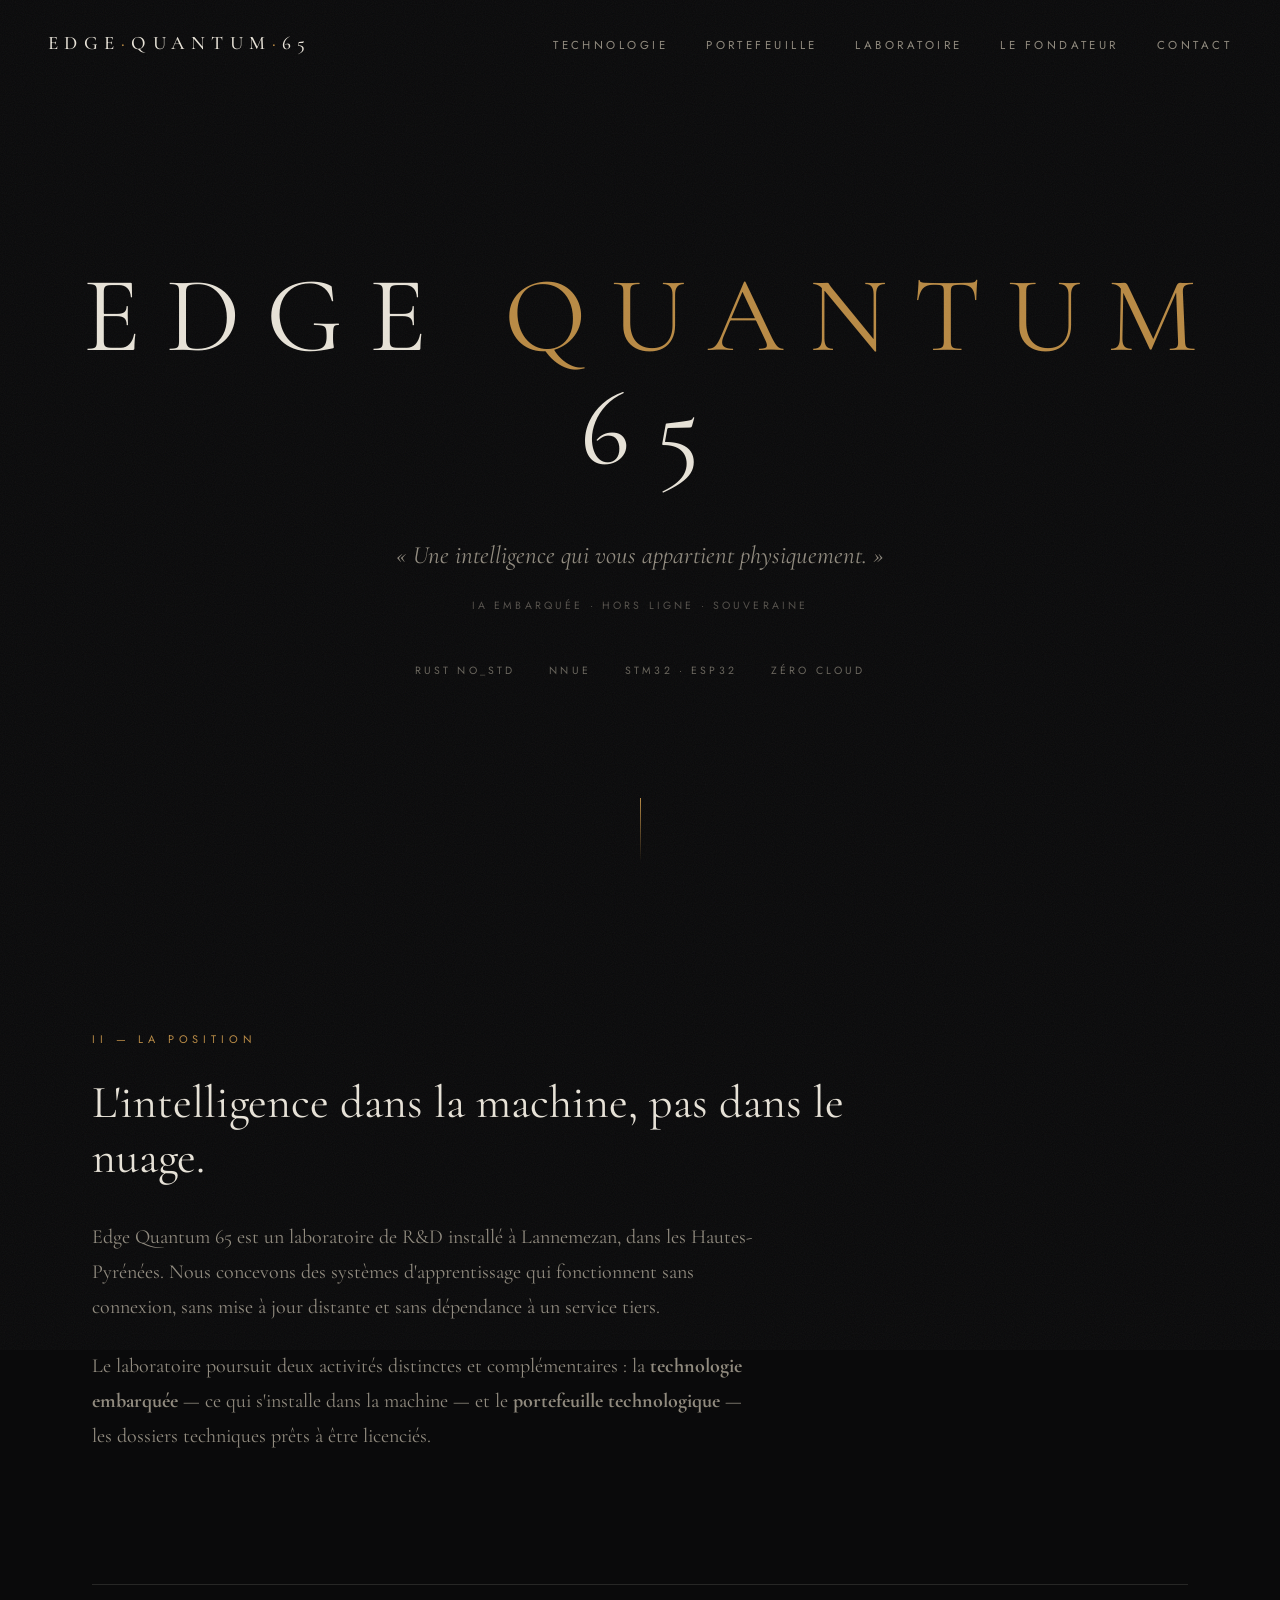
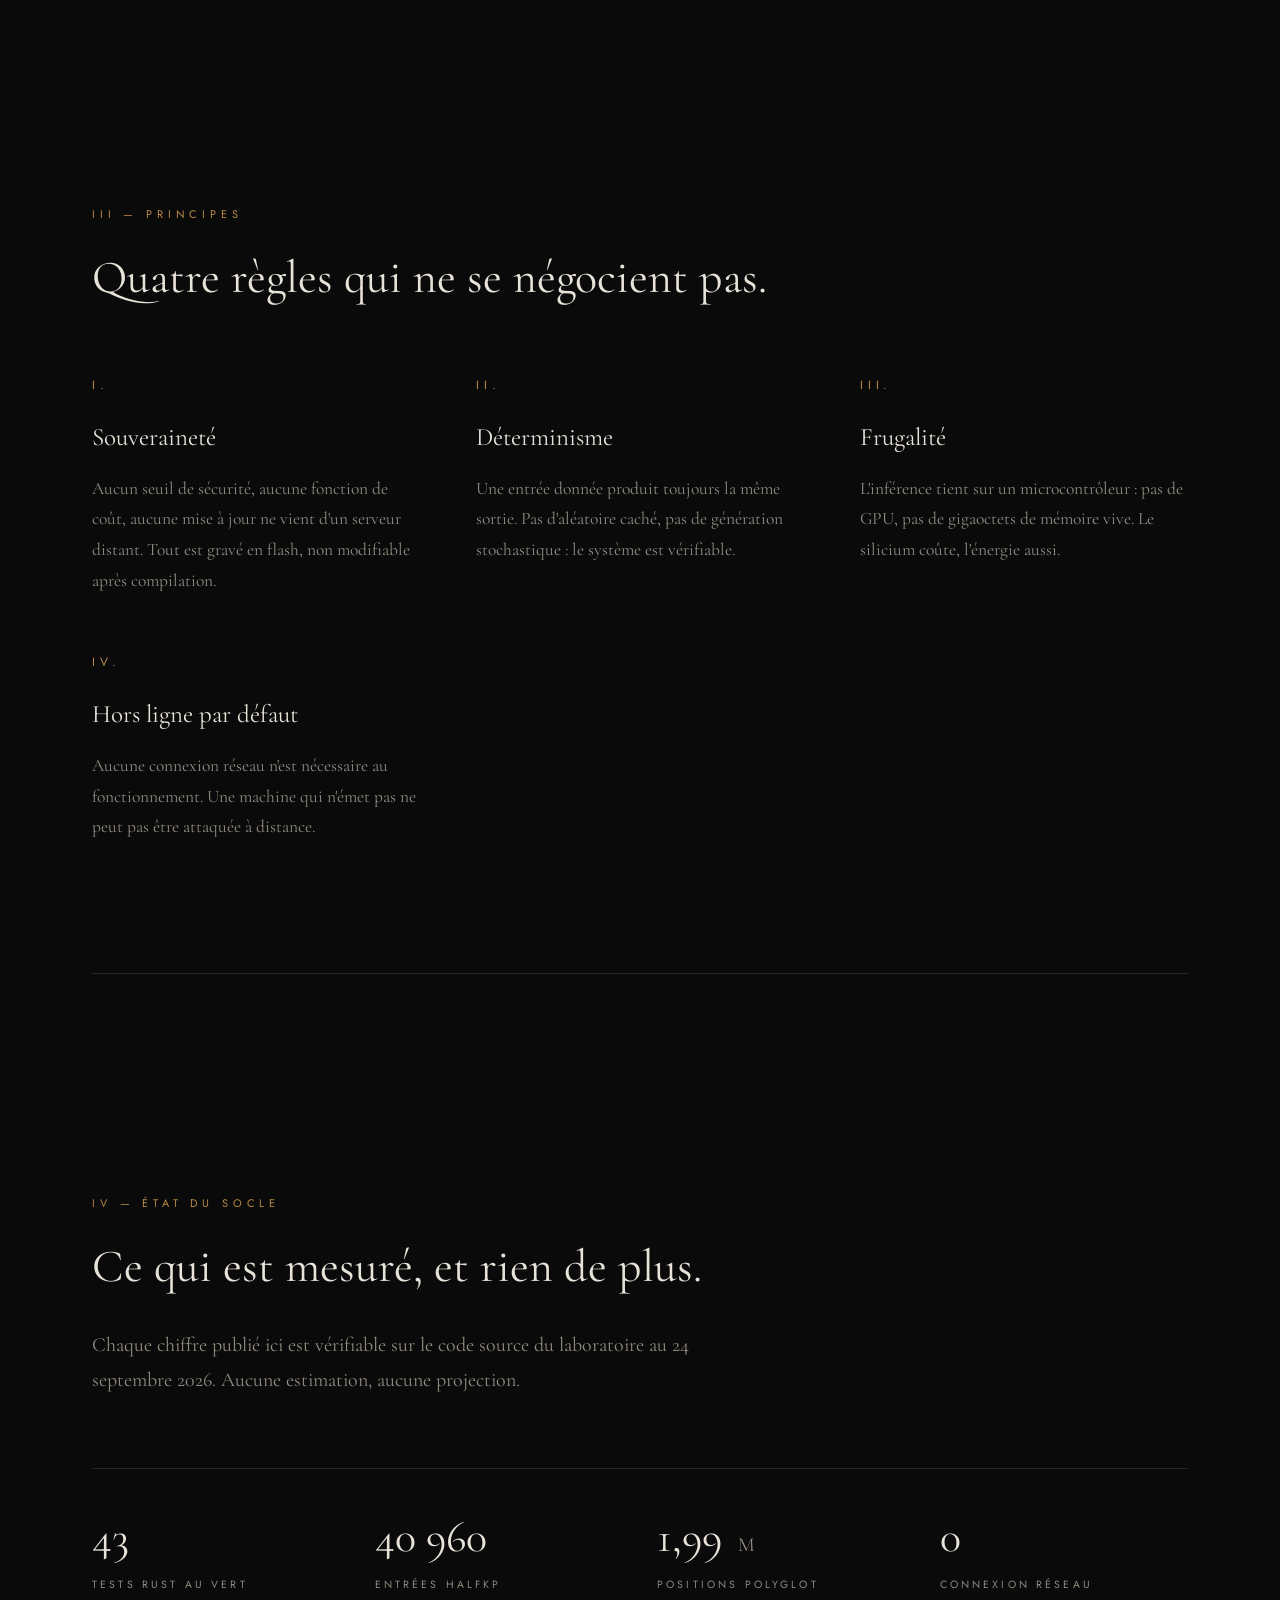
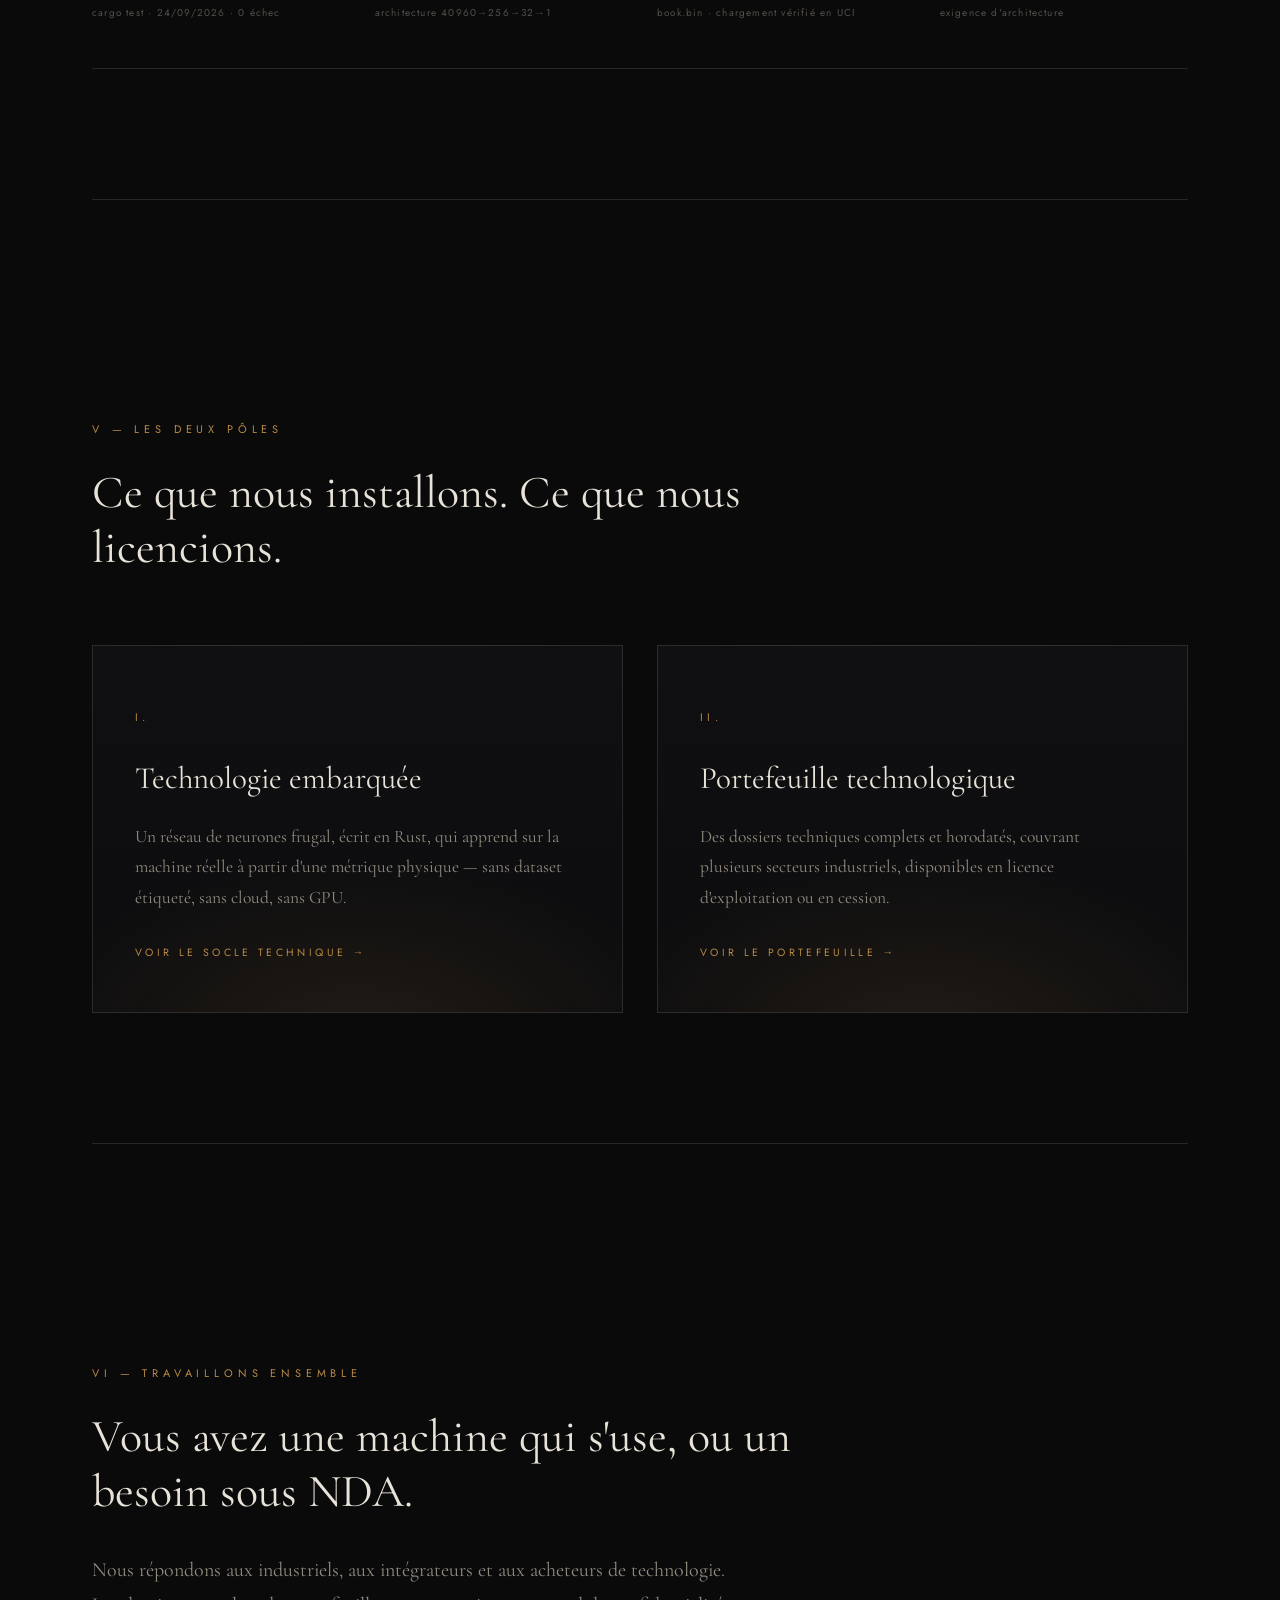
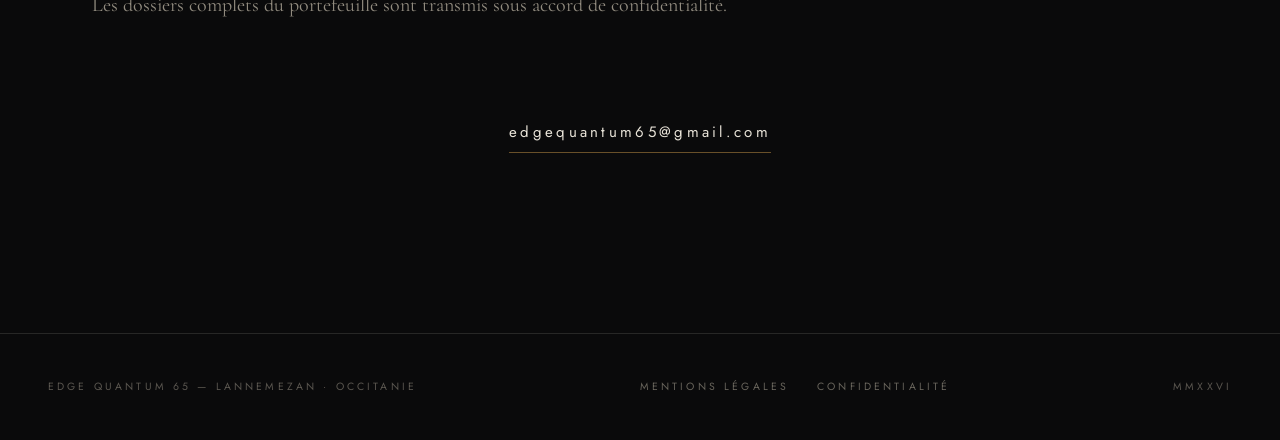
==== index.html @ 32c87b5f "meta descriptions sans jargon air-gap" ====
<!DOCTYPE html>
<html lang="fr">
<head>
  <meta charset="UTF-8">
  <meta name="viewport" content="width=device-width, initial-scale=1.0">
  <title>Edge Quantum 65 — IA embarquée souveraine</title>
  <meta name="description" content="Laboratoire R&D à Lannemezan. Intelligence artificielle embarquée, hors ligne, en Rust no_std. Technologie et portefeuille technologique licenciable.">
  <meta name="robots" content="index, follow">
  <meta property="og:title" content="Edge Quantum 65 — IA embarquée souveraine">
  <meta property="og:description" content="Laboratoire R&D en intelligence artificielle embarquée, souveraine et hors ligne.">
  <meta property="og:type" content="website">
  <meta property="og:url" content="https://edgequantum65.github.io/">
  <link rel="icon" type="image/svg+xml" href="data:image/svg+xml,%3Csvg%20xmlns='http://www.w3.org/2000/svg'%20viewBox='0%200%20320%20320'%3E%3Crect%20width='320'%20height='320'%20fill='%230a0a0b'/%3E%3Crect%20x='96'%20y='96'%20width='128'%20height='128'%20fill='none'%20stroke='%23b98a44'%20stroke-width='12'/%3E%3Crect%20x='142'%20y='142'%20width='36'%20height='36'%20fill='%23b98a44'/%3E%3C/svg%3E">
  <link rel="preconnect" href="https://fonts.googleapis.com">
  <link rel="preconnect" href="https://fonts.gstatic.com" crossorigin>
  <link href="https://fonts.googleapis.com/css2?family=Cormorant+Garamond:ital,wght@0,400;0,500;1,400&family=Jost:wght@300;400&display=swap" rel="stylesheet">
  <link rel="stylesheet" href="assets/css/style.css">
</head>
<body>
  <div class="grain" aria-hidden="true"></div>

  <nav id="nav">
    <a class="wordmark" href="index.html">EDGE<b>·</b>QUANTUM<b>·</b>65</a>
    <ul>
      <li><a href="technologie.html">Technologie</a></li>
      <li><a href="portefeuille.html">Portefeuille</a></li>
      <li><a href="laboratoire.html">Laboratoire</a></li>
      <li><a href="a-propos.html">Le fondateur</a></li>
      <li><a href="contact.html">Contact</a></li>
    </ul>
  </nav>

  <header class="hero">
    <h1>EDGE <b>QUANTUM</b> 65</h1>
    <p class="sous-titre">« Une intelligence qui vous appartient physiquement. »</p>
    <p class="echo">IA embarquée · hors ligne · souveraine</p>
    <div class="pieds">
      <span>Rust no_std</span>
      <span>NNUE</span>
      <span>STM32 · ESP32</span>
      <span>Zéro cloud</span>
    </div>
    <div class="fil-descente" aria-hidden="true"></div>
  </header>

  <main>

    <!-- II · Vision -->
    <section class="section reveal">
      <span class="sur-titre">II — La position</span>
      <h2 class="titre-section">L'intelligence dans la machine, pas dans le nuage.</h2>
      <p class="texte-courant">
        Edge Quantum 65 est un laboratoire de R&amp;D installé à Lannemezan, dans les Hautes-Pyrénées.
        Nous concevons des systèmes d'apprentissage qui fonctionnent sans connexion, sans mise à jour
        distante et sans dépendance à un service tiers.
      </p>
      <p class="texte-courant">
        Le laboratoire poursuit deux activités distinctes et complémentaires : la
        <strong>technologie embarquée</strong> — ce qui s'installe dans la machine — et le
        <strong>portefeuille technologique</strong> — les dossiers techniques prêts à être licenciés.
      </p>
    </section>

    <hr class="filet">

    <!-- III · Principes -->
    <section class="section reveal">
      <span class="sur-titre">III — Principes</span>
      <h2 class="titre-section">Quatre règles qui ne se négocient pas.</h2>
      <div class="piliers">
        <div class="pilier">
          <span class="numeral">I.</span>
          <h3>Souveraineté</h3>
          <p>Aucun seuil de sécurité, aucune fonction de coût, aucune mise à jour ne vient d'un serveur distant. Tout est gravé en flash, non modifiable après compilation.</p>
        </div>
        <div class="pilier">
          <span class="numeral">II.</span>
          <h3>Déterminisme</h3>
          <p>Une entrée donnée produit toujours la même sortie. Pas d'aléatoire caché, pas de génération stochastique : le système est vérifiable.</p>
        </div>
        <div class="pilier">
          <span class="numeral">III.</span>
          <h3>Frugalité</h3>
          <p>L'inférence tient sur un microcontrôleur : pas de GPU, pas de gigaoctets de mémoire vive. Le silicium coûte, l'énergie aussi.</p>
        </div>
        <div class="pilier">
          <span class="numeral">IV.</span>
          <h3>Hors ligne par défaut</h3>
          <p>Aucune connexion réseau n'est nécessaire au fonctionnement. Une machine qui n'émet pas ne peut pas être attaquée à distance.</p>
        </div>
      </div>
    </section>

    <hr class="filet">

    <!-- IV · Mesures -->
    <section class="section reveal">
      <span class="sur-titre">IV — État du socle</span>
      <h2 class="titre-section">Ce qui est mesuré, et rien de plus.</h2>
      <p class="texte-courant">
        Chaque chiffre publié ici est vérifiable sur le code source du laboratoire au 24 septembre 2026.
        Aucune estimation, aucune projection.
      </p>
      <div class="chiffres">
        <div class="chiffre">
          <span class="valeur">43</span>
          <span class="etiquette">Tests Rust au vert</span>
          <span class="source">cargo test · 24/09/2026 · 0 échec</span>
        </div>
        <div class="chiffre">
          <span class="valeur">40 960</span>
          <span class="etiquette">Entrées HalfKP</span>
          <span class="source">architecture 40960→256→32→1</span>
        </div>
        <div class="chiffre">
          <span class="valeur">1,99 <small>M</small></span>
          <span class="etiquette">Positions Polyglot</span>
          <span class="source">book.bin · chargement vérifié en UCI</span>
        </div>
        <div class="chiffre">
          <span class="valeur">0</span>
          <span class="etiquette">Connexion réseau</span>
          <span class="source">exigence d'architecture</span>
        </div>
      </div>
    </section>

    <hr class="filet">

    <!-- V · Les deux pôles -->
    <section class="section reveal">
      <span class="sur-titre">V — Les deux pôles</span>
      <h2 class="titre-section">Ce que nous installons. Ce que nous licencions.</h2>
      <div class="poles">
        <a class="pole" href="technologie.html">
          <span class="numeral">I.</span>
          <h3>Technologie embarquée</h3>
          <p>Un réseau de neurones frugal, écrit en Rust, qui apprend sur la machine réelle à partir d'une métrique physique — sans dataset étiqueté, sans cloud, sans GPU.</p>
          <span class="suite">Voir le socle technique →</span>
        </a>
        <a class="pole" href="portefeuille.html">
          <span class="numeral">II.</span>
          <h3>Portefeuille technologique</h3>
          <p>Des dossiers techniques complets et horodatés, couvrant plusieurs secteurs industriels, disponibles en licence d'exploitation ou en cession.</p>
          <span class="suite">Voir le portefeuille →</span>
        </a>
      </div>
    </section>

    <hr class="filet">

    <!-- VI · Contact -->
    <section class="section reveal">
      <span class="sur-titre">VI — Travaillons ensemble</span>
      <h2 class="titre-section">Vous avez une machine qui s'use, ou un besoin sous NDA.</h2>
      <p class="texte-courant">
        Nous répondons aux industriels, aux intégrateurs et aux acheteurs de technologie.
        Les dossiers complets du portefeuille sont transmis sous accord de confidentialité.
      </p>
      <div class="contact-bloc" style="margin-top:52px;">
        <a class="courriel" href="mailto:edgequantum65@gmail.com">edgequantum65@gmail.com</a>
      </div>
    </section>

  </main>

  <footer>
    <span>Edge Quantum 65 — Lannemezan · Occitanie</span>
    <div style="display:flex;gap:28px;" aria-label="Liens">
      <a href="mentions-legales.html">Mentions légales</a>
      <a href="confidentialite.html">Confidentialité</a>
    </div>
    <span>MMXXVI</span>
  </footer>

  <script src="assets/js/main.js"></script>
</body>
</html>
---- assets/css/style.css ----
/* ============================================================
   EDGE QUANTUM 65 — système de design
   Noir d'atelier · os chaud · ambre résine
   (repris du système DUSVAL, adapté labo)
   ============================================================ */

:root {
  --noir: #0a0a0b;
  --noir-2: #101012;
  --encre: #e8e3d8;
  --brume: #918b7f;
  --ambre: #b98a44;
  --ambre-doux: rgba(185, 138, 68, .55);
  --filet: rgba(232, 227, 216, .13);
  --serif: 'Cormorant Garamond', 'Times New Roman', serif;
  --sans: 'Jost', 'Segoe UI', sans-serif;
  --mono: ui-monospace, 'SFMono-Regular', Menlo, Consolas, monospace;
}

* { margin: 0; padding: 0; box-sizing: border-box; }
html { scroll-behavior: smooth; }

body {
  background: var(--noir);
  color: var(--encre);
  font-family: var(--serif);
  font-size: 19px;
  line-height: 1.75;
  -webkit-font-smoothing: antialiased;
  overflow-x: hidden;
}

::selection { background: var(--ambre); color: var(--noir); }

/* ---- grain ---- */
.grain {
  position: fixed; inset: -50%;
  width: 200%; height: 200%;
  pointer-events: none;
  z-index: 90;
  opacity: .05;
  background-image: url("data:image/svg+xml,%3Csvg xmlns='http://www.w3.org/2000/svg' width='240' height='240'%3E%3Cfilter id='n'%3E%3CfeTurbulence type='fractalNoise' baseFrequency='.9' numOctaves='2'/%3E%3C/filter%3E%3Crect width='100%25' height='100%25' filter='url(%23n)'/%3E%3C/svg%3E");
  animation: grain 7s steps(6) infinite;
}
@keyframes grain {
  0%,100% { transform: translate(0,0); }
  20% { transform: translate(-4%,3%); }
  40% { transform: translate(3%,-5%); }
  60% { transform: translate(-5%,-2%); }
  80% { transform: translate(4%,4%); }
}

/* ---- navigation ---- */
nav {
  position: fixed; top: 0; left: 0; right: 0;
  display: flex; align-items: center; justify-content: space-between;
  padding: 26px 48px;
  z-index: 100;
  transition: background .5s ease, padding .5s ease;
}
nav.scrolled {
  background: rgba(10,10,11,.86);
  backdrop-filter: blur(14px);
  padding: 16px 48px;
  border-bottom: 1px solid var(--filet);
}
.wordmark {
  font-family: var(--serif);
  font-weight: 500;
  font-size: 19px;
  letter-spacing: .34em;
  margin-right: -.34em;
  color: var(--encre);
  text-decoration: none;
  white-space: nowrap;
}
.wordmark b { color: var(--ambre); font-weight: 500; }
nav ul { display: flex; gap: 38px; list-style: none; }
nav ul a {
  font-family: var(--sans);
  font-size: 11.5px;
  font-weight: 400;
  letter-spacing: .3em;
  text-transform: uppercase;
  color: var(--brume);
  text-decoration: none;
  transition: color .35s;
}
nav ul a:hover, nav ul a.actif { color: var(--ambre); }

/* ---- héros ---- */
.hero {
  min-height: 100svh;
  display: flex; flex-direction: column;
  align-items: center; justify-content: center;
  text-align: center;
  position: relative;
  padding: 130px 24px 90px;
}
.hero h1 {
  font-family: var(--serif);
  font-weight: 400;
  font-size: clamp(40px, 8.4vw, 118px);
  letter-spacing: .24em;
  margin-right: -.24em;
  line-height: 1.05;
  animation: lever 2.4s cubic-bezier(.19,1,.22,1) both .3s;
}
.hero h1 b { color: var(--ambre); font-weight: 400; }
.hero .sous-titre {
  margin-top: 48px;
  max-width: 640px;
  font-style: italic;
  font-size: clamp(19px, 2.4vw, 25px);
  color: var(--brume);
  animation: lever 2.4s cubic-bezier(.19,1,.22,1) both .9s;
}
.hero .echo {
  margin-top: 20px;
  font-family: var(--sans);
  font-size: 10.5px;
  letter-spacing: .3em;
  text-transform: uppercase;
  color: rgba(145,139,127,.55);
  animation: lever 2.4s both 1.3s;
}
.hero .pieds {
  margin-top: 46px;
  display: flex; flex-wrap: wrap; gap: 14px 34px; justify-content: center;
  animation: lever 2.4s both 1.6s;
}
.hero .pieds span {
  font-family: var(--sans); font-size: 10.5px; letter-spacing: .3em;
  text-transform: uppercase; color: rgba(145,139,127,.7);
}
@keyframes lever {
  from { opacity: 0; transform: translateY(28px); }
  to { opacity: 1; transform: translateY(0); }
}
.fil-descente {
  position: absolute; bottom: 38px; left: 50%;
  width: 1px; height: 64px;
  background: linear-gradient(var(--ambre), transparent);
  animation: fil 2.8s ease-in-out infinite;
}
@keyframes fil {
  0% { transform: scaleY(0); transform-origin: top; }
  45% { transform: scaleY(1); transform-origin: top; }
  55% { transform: scaleY(1); transform-origin: bottom; }
  100% { transform: scaleY(0); transform-origin: bottom; }
}

/* ---- structure commune ---- */
main { max-width: 1160px; margin: 0 auto; padding: 0 32px; }
.section { padding: 130px 0 40px; }
.section-tete { padding-top: 180px; }

.sur-titre {
  font-family: var(--sans);
  font-size: 11px;
  letter-spacing: .44em;
  text-transform: uppercase;
  color: var(--ambre);
  margin-bottom: 26px;
  display: block;
}
.titre-section {
  font-weight: 400;
  font-size: clamp(30px, 4vw, 46px);
  line-height: 1.2;
  margin-bottom: 34px;
  max-width: 760px;
}
.texte-courant { max-width: 660px; color: var(--brume); font-size: 20px; }
.texte-courant + .texte-courant { margin-top: 24px; }
.filet { border: none; border-top: 1px solid var(--filet); margin: 90px 0; }

.reveal { opacity: 0; transform: translateY(36px); transition: opacity 1.2s cubic-bezier(.19,1,.22,1), transform 1.2s cubic-bezier(.19,1,.22,1); }
.reveal.visible { opacity: 1; transform: translateY(0); }

/* ---- piliers ---- */
.piliers { display: grid; grid-template-columns: repeat(3, 1fr); gap: 56px; margin-top: 70px; }
.pilier .numeral {
  font-family: var(--sans); font-size: 12px; letter-spacing: .4em;
  color: var(--ambre); display: block; margin-bottom: 20px;
}
.pilier h3 { font-weight: 400; font-size: 25px; margin-bottom: 14px; }
.pilier p { color: var(--brume); font-size: 17.5px; }

/* ---- deux pôles ---- */
.poles { display: grid; grid-template-columns: 1fr 1fr; gap: 34px; margin-top: 70px; }
.pole {
  display: block; text-decoration: none; color: inherit;
  border: 1px solid var(--filet);
  background:
    radial-gradient(120% 90% at 50% 108%, rgba(185,138,68,.12), transparent 55%),
    linear-gradient(180deg, var(--noir-2), #0c0c0e);
  padding: 52px 42px 46px;
  transition: transform .8s cubic-bezier(.19,1,.22,1), border-color .8s;
}
.pole:hover { transform: translateY(-8px); border-color: var(--ambre-doux); }
.pole .numeral { font-family: var(--sans); font-size: 11px; letter-spacing: .4em; color: var(--ambre); }
.pole h3 { font-weight: 400; font-size: 31px; margin: 20px 0 16px; }
.pole p { color: var(--brume); font-size: 17.5px; }
.pole .suite {
  display: inline-block; margin-top: 30px;
  font-family: var(--sans); font-size: 10.5px; letter-spacing: .32em;
  text-transform: uppercase; color: var(--ambre);
}

/* ---- bande de chiffres ---- */
.chiffres {
  display: grid; grid-template-columns: repeat(4, 1fr);
  gap: 34px; margin-top: 70px;
  border-top: 1px solid var(--filet);
  border-bottom: 1px solid var(--filet);
  padding: 46px 0;
}
.chiffre .valeur { font-family: var(--serif); font-size: 44px; line-height: 1; color: var(--encre); }
.chiffre .valeur small { font-size: 20px; color: var(--brume); margin-left: 6px; }
.chiffre .etiquette {
  margin-top: 14px; font-family: var(--sans); font-size: 10.5px;
  letter-spacing: .3em; text-transform: uppercase; color: var(--brume); display: block;
}
.chiffre .source {
  margin-top: 10px; font-family: var(--sans); font-size: 10px;
  letter-spacing: .12em; color: rgba(145,139,127,.55); display: block;
}

/* ---- briques technologiques ---- */
.briques { display: grid; grid-template-columns: repeat(auto-fill, minmax(300px, 1fr)); gap: 30px; margin-top: 66px; }
.brique {
  border: 1px solid var(--filet);
  background: linear-gradient(180deg, var(--noir-2), #0c0c0e);
  padding: 36px 32px 32px;
  transition: border-color .8s;
}
.brique:hover { border-color: var(--ambre-doux); }
.brique .etage {
  font-family: var(--sans); font-size: 10px; letter-spacing: .34em;
  text-transform: uppercase; color: var(--ambre); display: block; margin-bottom: 18px;
}
.brique h3 { font-weight: 400; font-size: 24px; margin-bottom: 14px; }
.brique p { color: var(--brume); font-size: 16.5px; }
.brique .tech {
  margin-top: 22px; font-family: var(--mono); font-size: 11.5px;
  color: rgba(232,227,216,.6); display: block;
}

/* ---- portefeuille ---- */
.lignes { margin-top: 66px; display: grid; gap: 22px; }
.ligne {
  display: grid; grid-template-columns: 92px 1fr auto;
  gap: 30px; align-items: center;
  border: 1px solid var(--filet);
  padding: 30px 34px;
  transition: border-color .8s;
}
.ligne:hover { border-color: var(--ambre-doux); }
.ligne .secteur {
  font-family: var(--sans); font-size: 10.5px; letter-spacing: .3em;
  text-transform: uppercase; color: var(--ambre);
}
.ligne h3 { font-weight: 400; font-size: 23px; margin-bottom: 8px; }
.ligne p { color: var(--brume); font-size: 16.5px; }
.ligne .niveau {
  font-family: var(--sans); font-size: 10px; letter-spacing: .28em;
  text-transform: uppercase; color: var(--brume); white-space: nowrap;
  border: 1px solid var(--filet); padding: 8px 16px;
}

/* ---- tableau ---- */
.table-registre { width: 100%; border-collapse: collapse; margin-top: 56px; font-family: var(--sans); font-size: 13.5px; }
.table-registre th {
  text-align: left; font-weight: 400; font-size: 10.5px; letter-spacing: .34em;
  text-transform: uppercase; color: var(--brume); padding: 14px 18px;
  border-bottom: 1px solid var(--filet);
}
.table-registre td { padding: 18px; border-bottom: 1px solid var(--filet); color: var(--brume); }
.table-registre td.fort { color: var(--encre); }
.table-registre td.hash { color: var(--encre); font-family: var(--mono); font-size: 12.5px; }
.table-registre td .attente { color: var(--ambre); font-size: 10.5px; letter-spacing: .28em; text-transform: uppercase; }

/* ---- code / pseudocode ---- */
.bloc-code {
  margin-top: 44px;
  border: 1px solid var(--filet);
  background: #0c0c0e;
  padding: 34px 34px 30px;
  overflow-x: auto;
}
.bloc-code pre { font-family: var(--mono); font-size: 13px; line-height: 1.85; color: rgba(232,227,216,.86); }
.bloc-code pre .c { color: rgba(145,139,127,.75); }

/* ---- notes ---- */
.note {
  margin-top: 46px; padding: 26px 30px;
  border-left: 1px solid var(--ambre-doux);
  background: rgba(185,138,68,.045);
  color: var(--brume); font-size: 17px; font-style: italic;
  max-width: 760px;
}
.note strong { color: var(--encre); font-style: normal; font-weight: 400; }

/* ---- contact ---- */
.contact-bloc { max-width: 580px; margin: 0 auto; text-align: center; }
.contact-bloc .courriel {
  display: inline-block; margin-top: 44px;
  font-family: var(--sans); font-size: 15px; letter-spacing: .22em;
  color: var(--encre); text-decoration: none;
  border-bottom: 1px solid var(--ambre-doux); padding-bottom: 6px;
  transition: color .4s;
}
.contact-bloc .courriel:hover { color: var(--ambre); }
.avertissement { margin-top: 70px; font-style: italic; color: var(--brume); font-size: 17px; }

/* ---- pied de page ---- */
footer {
  margin-top: 140px;
  padding: 44px 48px;
  border-top: 1px solid var(--filet);
  display: flex; align-items: center; justify-content: space-between;
  font-family: var(--sans); font-size: 10.5px; letter-spacing: .3em;
  text-transform: uppercase; color: rgba(145,139,127,.6);
}
footer a { color: rgba(145,139,127,.7); text-decoration: none; }
footer a:hover { color: var(--ambre); }

/* ---- responsive ---- */
@media (max-width: 900px) {
  nav { padding: 20px 24px; flex-direction: column; gap: 16px; }
  nav.scrolled { padding: 14px 24px; }
  nav ul { gap: 22px; flex-wrap: wrap; justify-content: center; }
  .piliers, .poles { grid-template-columns: 1fr; gap: 40px; }
  .chiffres { grid-template-columns: repeat(2, 1fr); gap: 30px; }
  .ligne { grid-template-columns: 1fr; gap: 14px; }
  main { padding: 0 22px; }
  .section { padding: 96px 0 30px; }
  footer { flex-direction: column; gap: 16px; text-align: center; }
}

@media (prefers-reduced-motion: reduce) {
  *, *::before, *::after { animation: none !important; transition: none !important; }
  .reveal { opacity: 1; transform: none; }
}
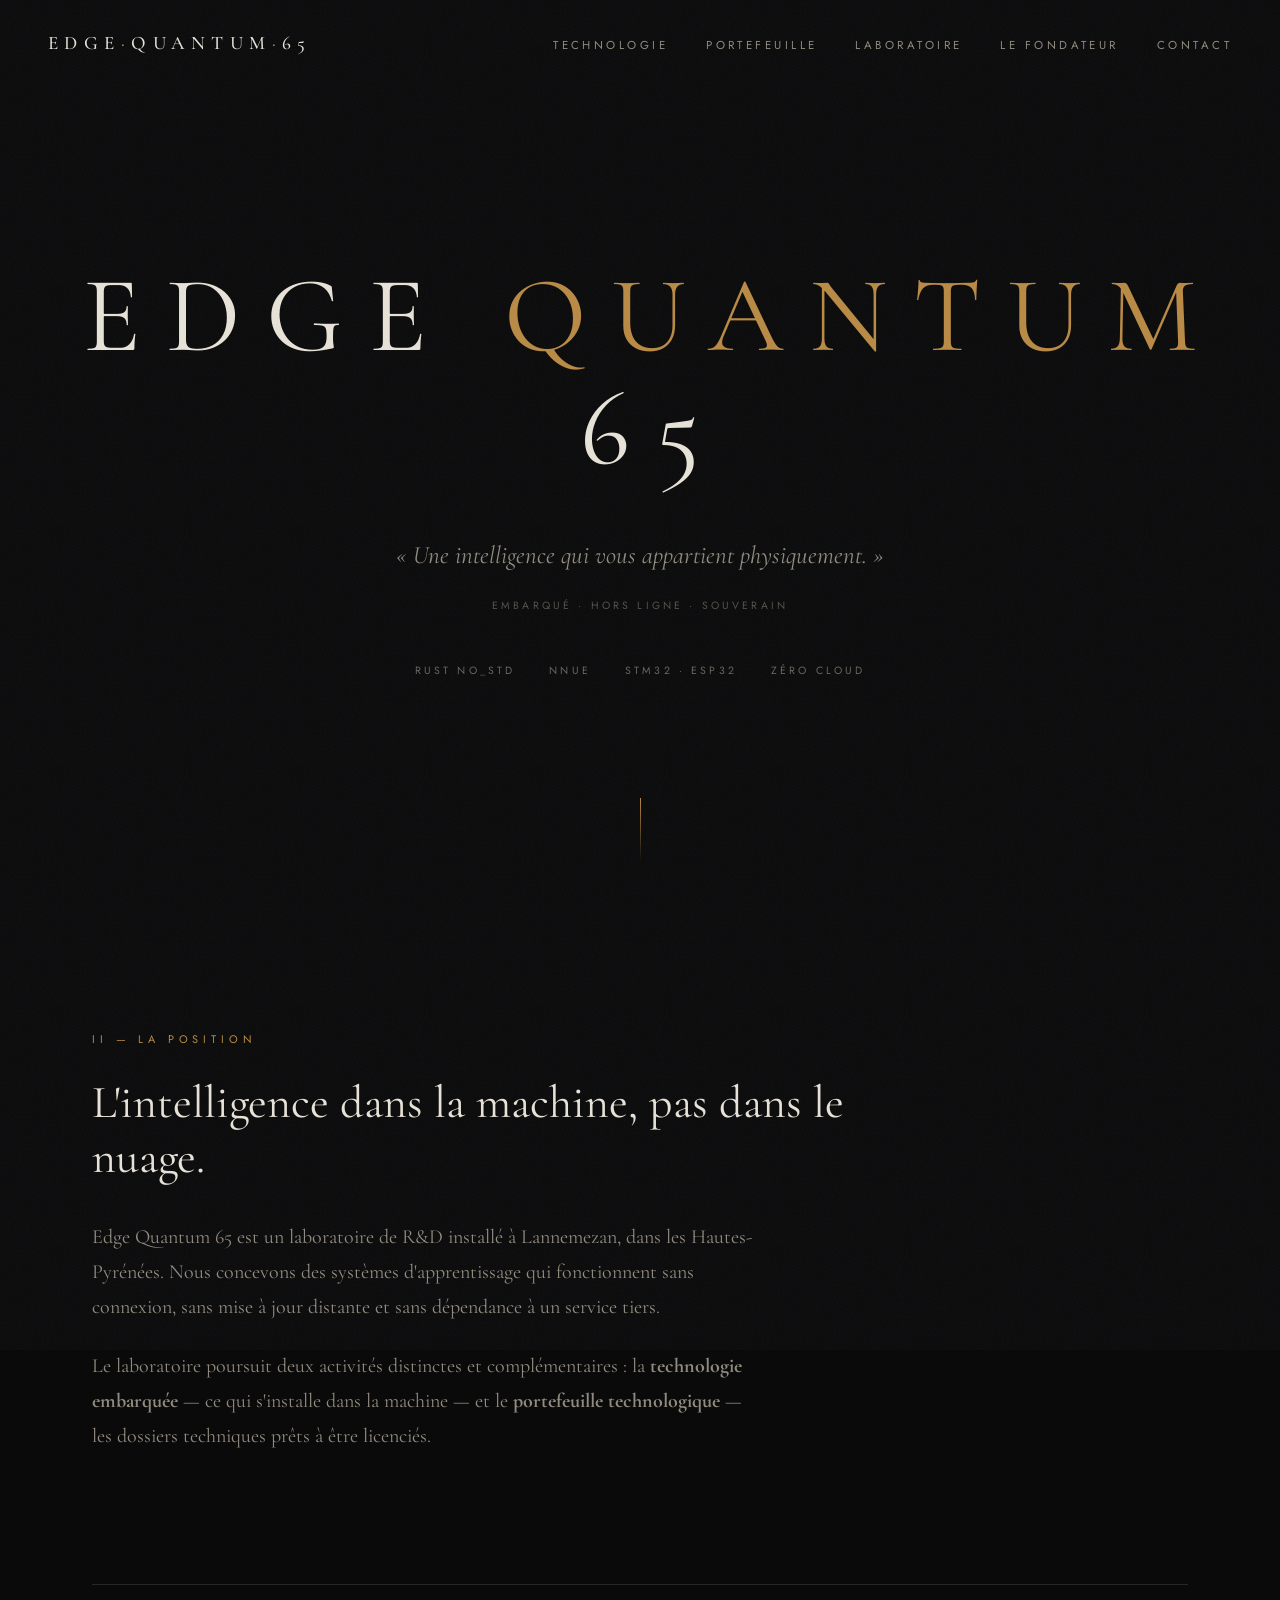
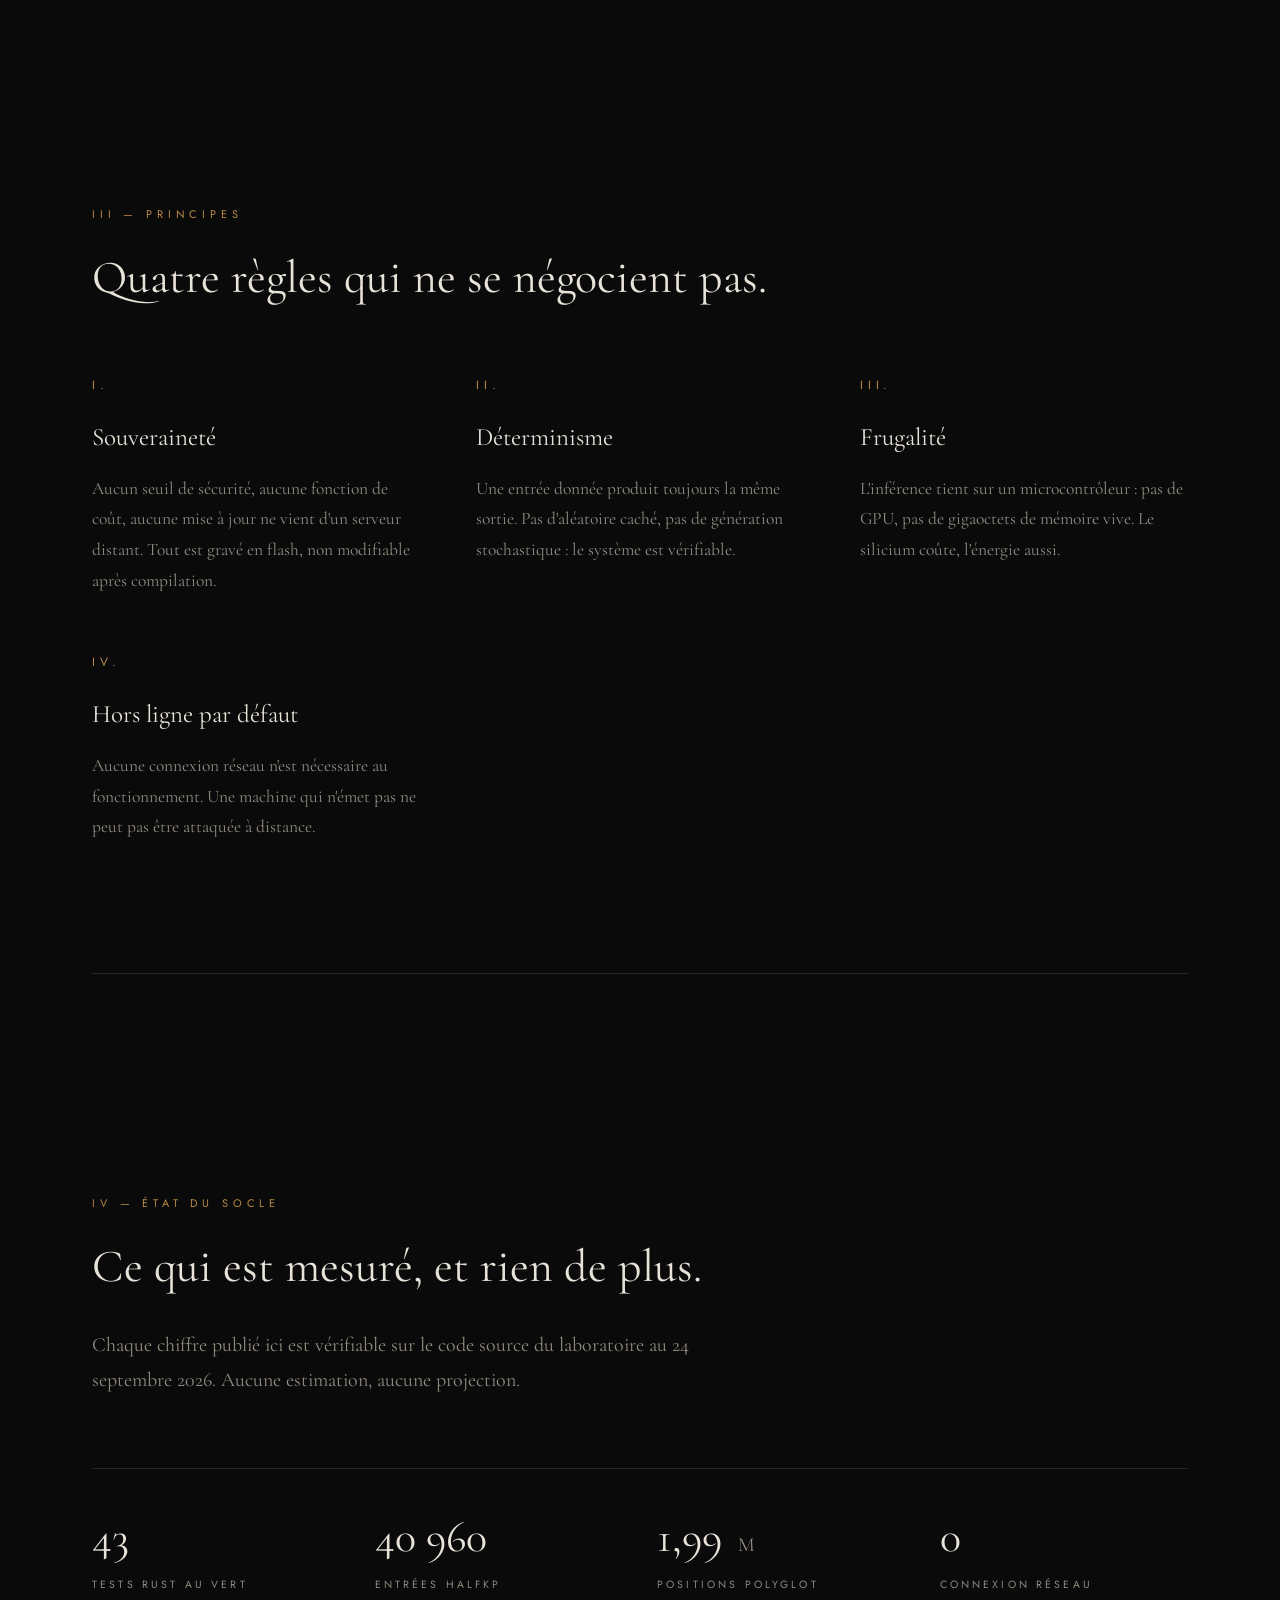
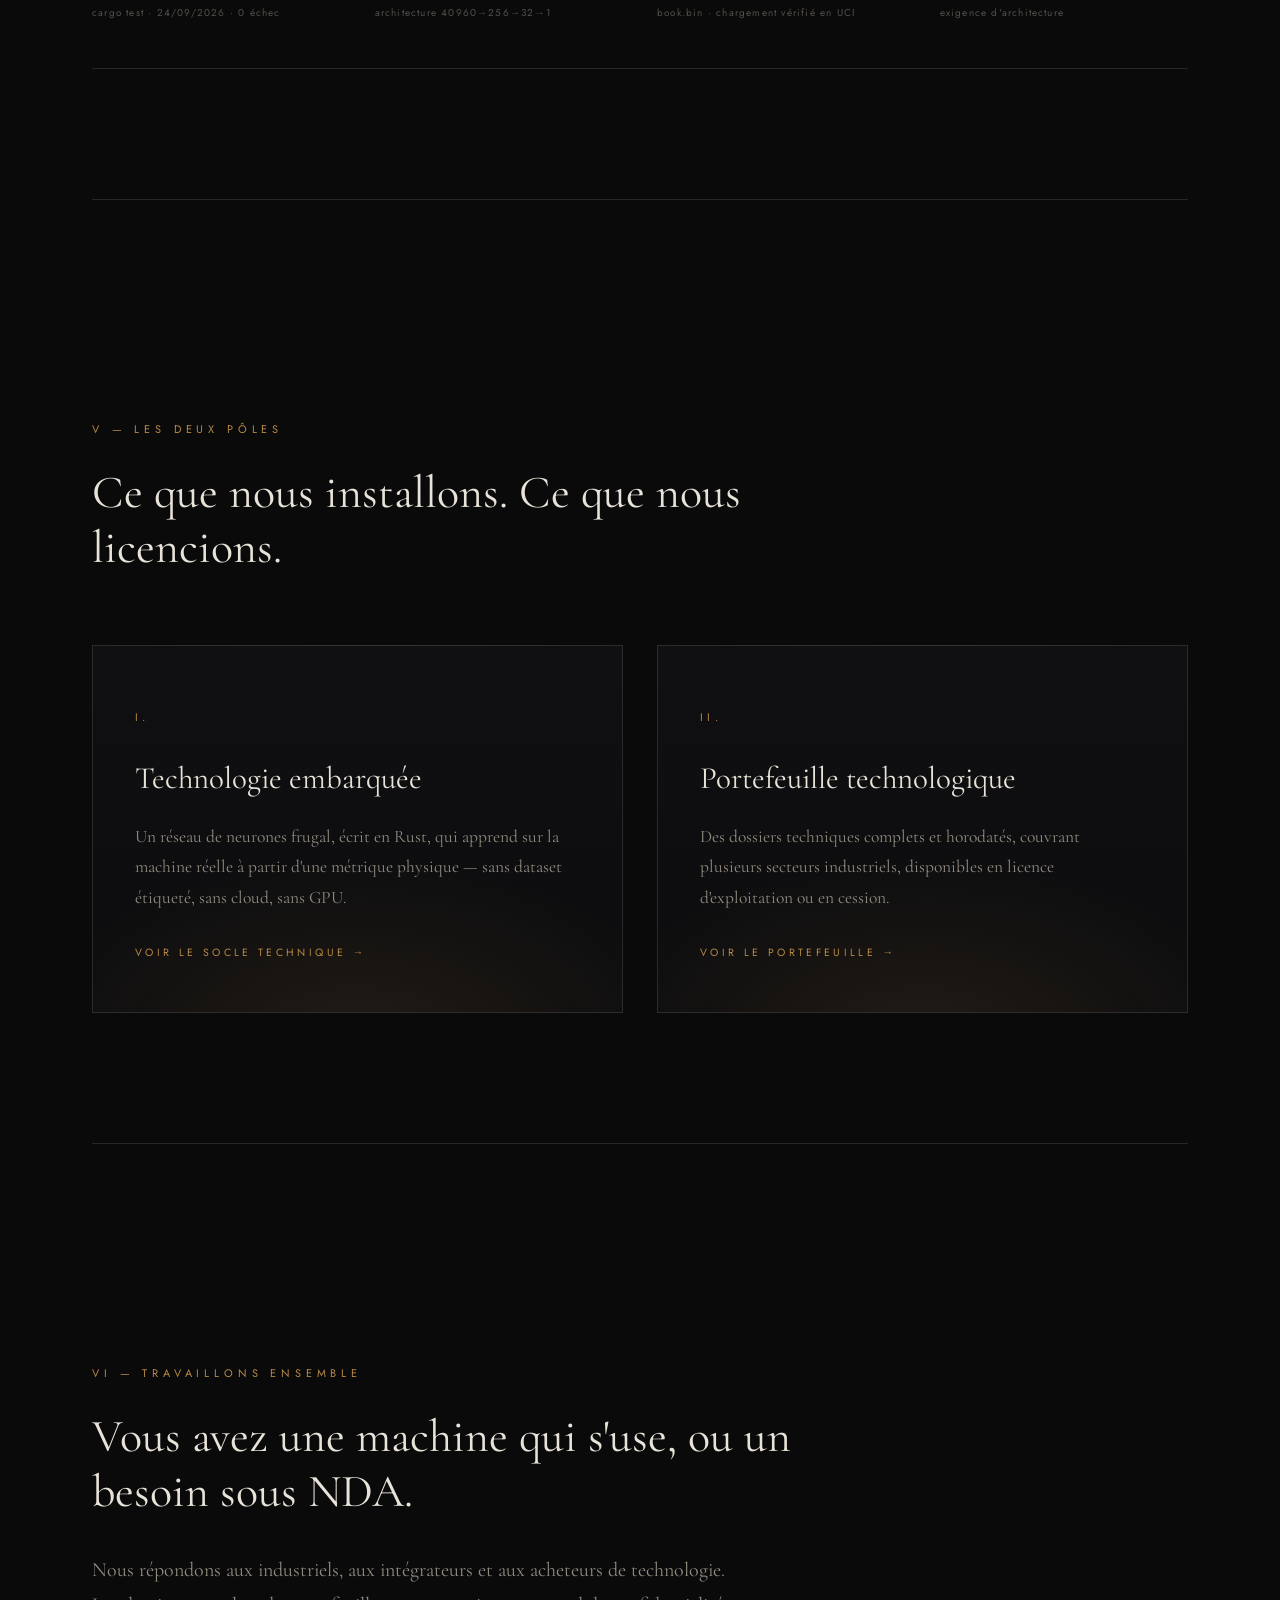
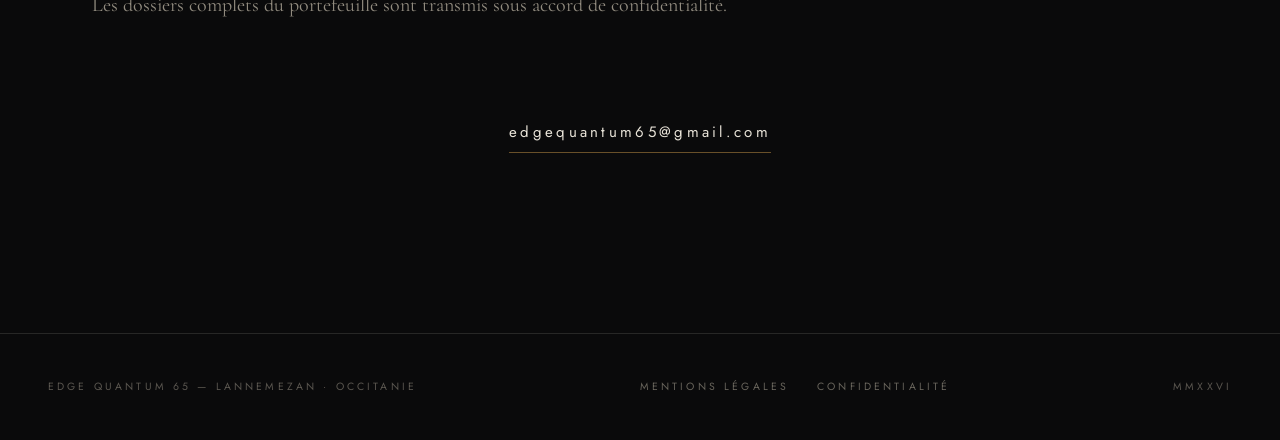
==== commit e328b14e: "Retrait de 'IA' et 'intelligence artificielle' et 'air-gap' du site et du README (doctrine PROMESSE_" ====
--- a/index.html
+++ b/index.html
@@ -3,11 +3,11 @@
 <head>
   <meta charset="UTF-8">
   <meta name="viewport" content="width=device-width, initial-scale=1.0">
-  <title>Edge Quantum 65 — IA embarquée souveraine</title>
-  <meta name="description" content="Laboratoire R&D à Lannemezan. Intelligence artificielle embarquée, hors ligne, en Rust no_std. Technologie et portefeuille technologique licenciable.">
+  <title>Edge Quantum 65 — Systèmes embarqués souverains</title>
+  <meta name="description" content="Laboratoire R&D à Lannemezan. Systèmes embarqués souverains, hors ligne — Rust no_std. Technologie et portefeuille technologique licenciable.">
   <meta name="robots" content="index, follow">
-  <meta property="og:title" content="Edge Quantum 65 — IA embarquée souveraine">
-  <meta property="og:description" content="Laboratoire R&D en intelligence artificielle embarquée, souveraine et hors ligne.">
+  <meta property="og:title" content="Edge Quantum 65 — Systèmes embarqués souverains">
+  <meta property="og:description" content="Laboratoire R&D en systèmes embarqués souverains, hors ligne.">
   <meta property="og:type" content="website">
   <meta property="og:url" content="https://edgequantum65.github.io/">
   <link rel="icon" type="image/svg+xml" href="data:image/svg+xml,%3Csvg%20xmlns='http://www.w3.org/2000/svg'%20viewBox='0%200%20320%20320'%3E%3Crect%20width='320'%20height='320'%20fill='%230a0a0b'/%3E%3Crect%20x='96'%20y='96'%20width='128'%20height='128'%20fill='none'%20stroke='%23b98a44'%20stroke-width='12'/%3E%3Crect%20x='142'%20y='142'%20width='36'%20height='36'%20fill='%23b98a44'/%3E%3C/svg%3E">
@@ -33,7 +33,7 @@
   <header class="hero">
     <h1>EDGE <b>QUANTUM</b> 65</h1>
     <p class="sous-titre">« Une intelligence qui vous appartient physiquement. »</p>
-    <p class="echo">IA embarquée · hors ligne · souveraine</p>
+    <p class="echo">Embarqué · hors ligne · souverain</p>
     <div class="pieds">
       <span>Rust no_std</span>
       <span>NNUE</span>
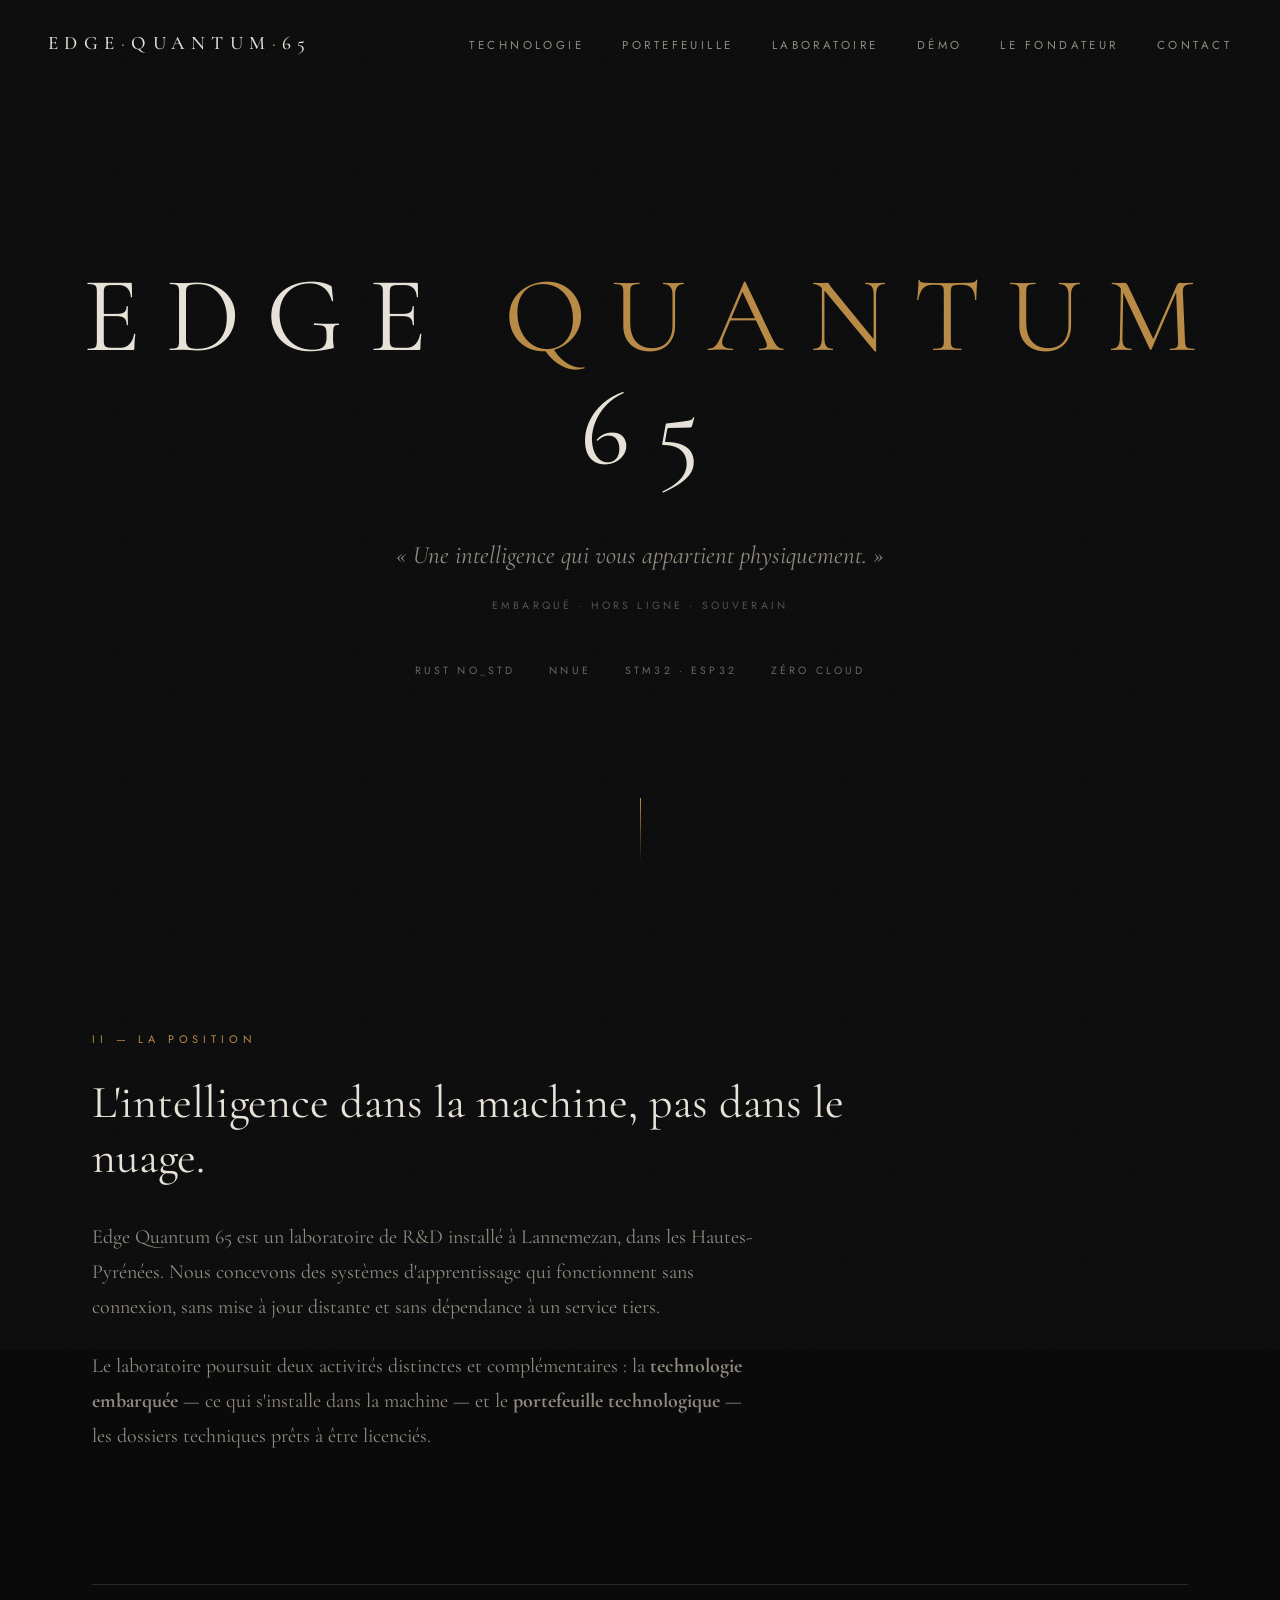
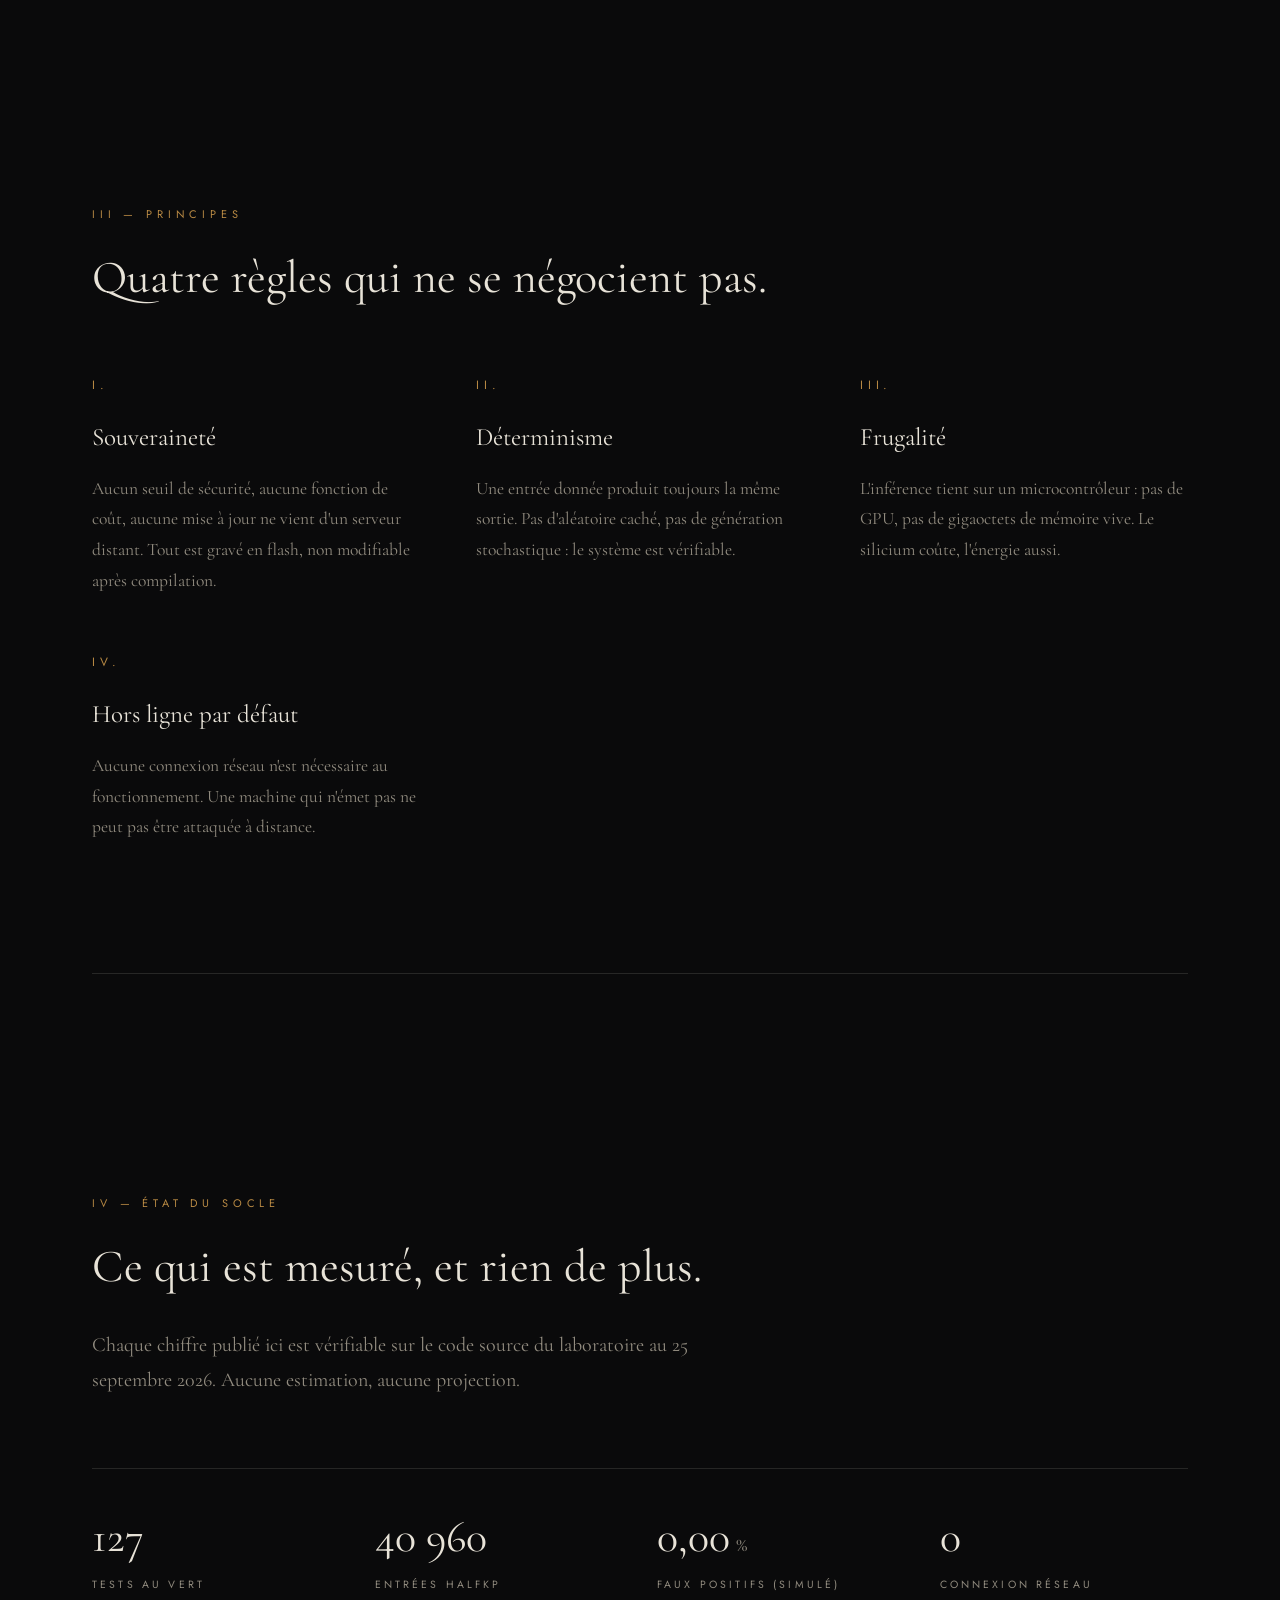
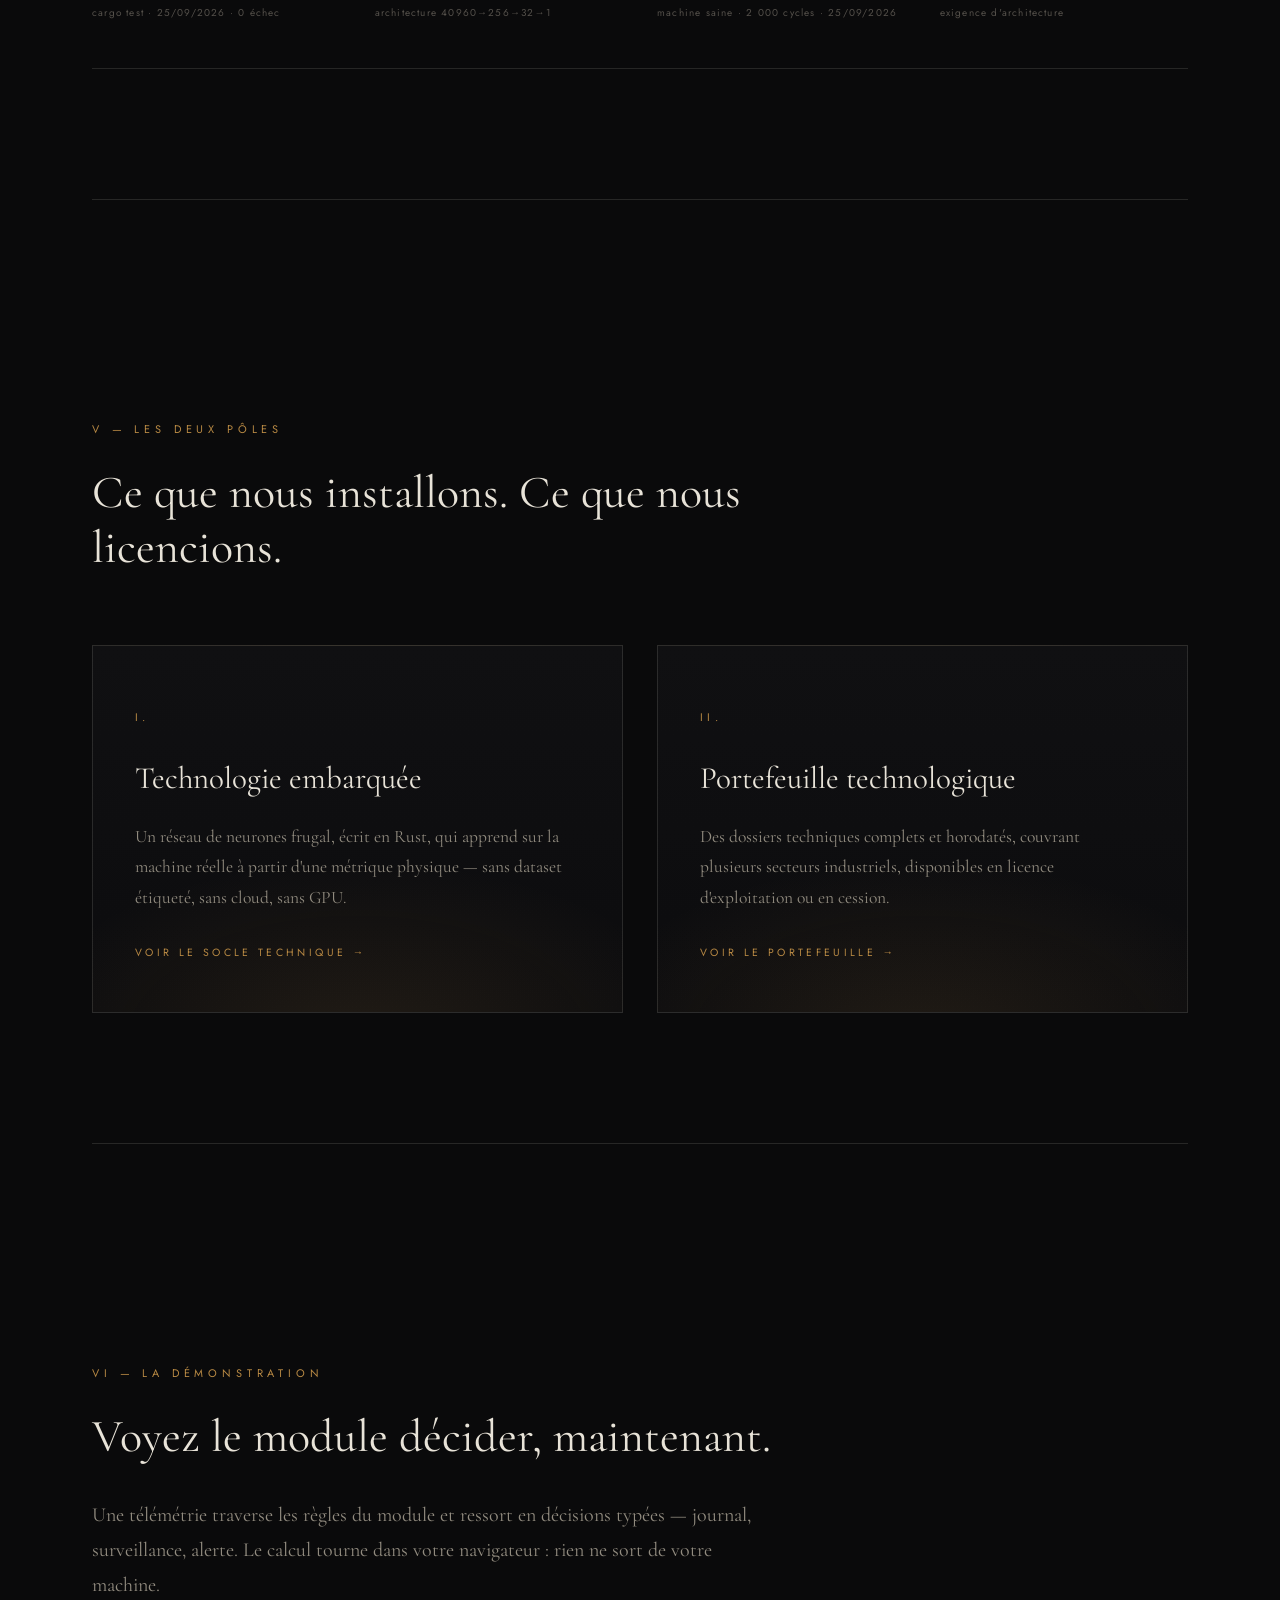
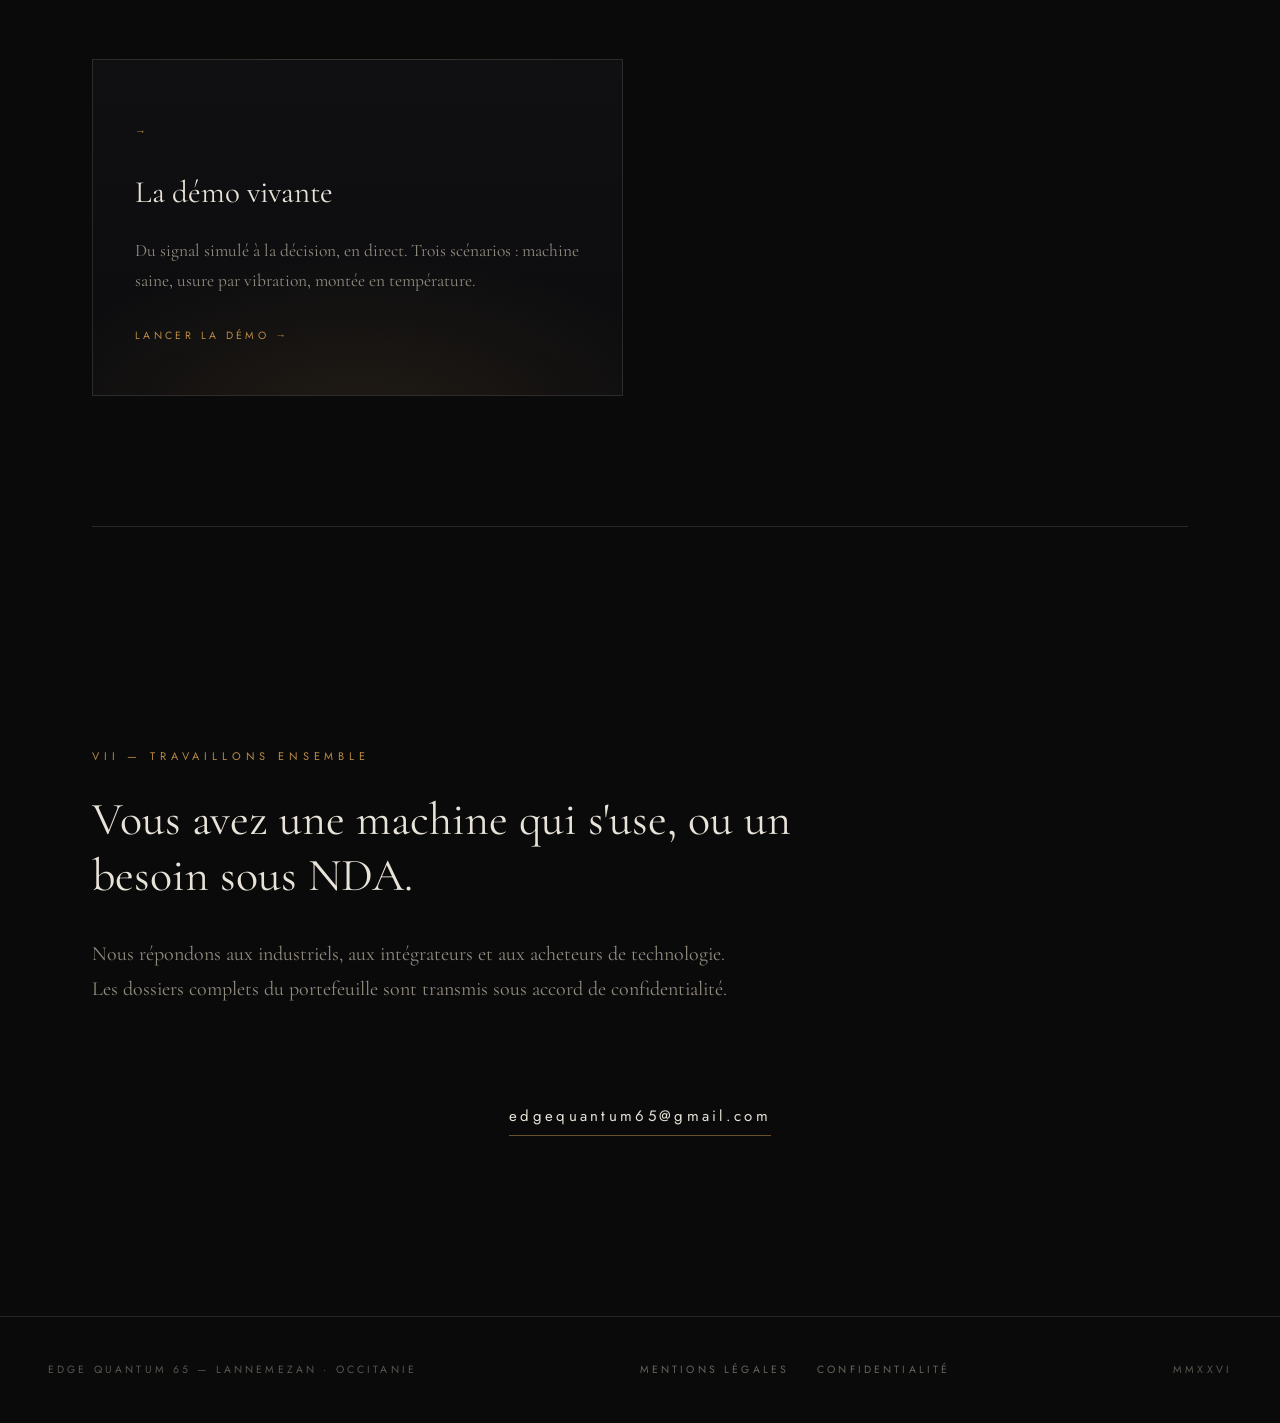
==== commit ee01e310: "Page demo vivante (signal -> decision dans le navigateur) + nav 'Demo' sur toutes les pages + index " ====
--- a/index.html
+++ b/index.html
@@ -25,6 +25,7 @@
       <li><a href="technologie.html">Technologie</a></li>
       <li><a href="portefeuille.html">Portefeuille</a></li>
       <li><a href="laboratoire.html">Laboratoire</a></li>
+      <li><a href="demo.html">Démo</a></li>
       <li><a href="a-propos.html">Le fondateur</a></li>
       <li><a href="contact.html">Contact</a></li>
     </ul>
@@ -98,14 +99,14 @@
       <span class="sur-titre">IV — État du socle</span>
       <h2 class="titre-section">Ce qui est mesuré, et rien de plus.</h2>
       <p class="texte-courant">
-        Chaque chiffre publié ici est vérifiable sur le code source du laboratoire au 24 septembre 2026.
+        Chaque chiffre publié ici est vérifiable sur le code source du laboratoire au 25 septembre 2026.
         Aucune estimation, aucune projection.
       </p>
       <div class="chiffres">
         <div class="chiffre">
-          <span class="valeur">43</span>
-          <span class="etiquette">Tests Rust au vert</span>
-          <span class="source">cargo test · 24/09/2026 · 0 échec</span>
+          <span class="valeur">127</span>
+          <span class="etiquette">Tests au vert</span>
+          <span class="source">cargo test · 25/09/2026 · 0 échec</span>
         </div>
         <div class="chiffre">
           <span class="valeur">40 960</span>
@@ -113,9 +114,9 @@
           <span class="source">architecture 40960→256→32→1</span>
         </div>
         <div class="chiffre">
-          <span class="valeur">1,99 <small>M</small></span>
-          <span class="etiquette">Positions Polyglot</span>
-          <span class="source">book.bin · chargement vérifié en UCI</span>
+          <span class="valeur">0,00<small>%</small></span>
+          <span class="etiquette">Faux positifs (simulé)</span>
+          <span class="source">machine saine · 2 000 cycles · 25/09/2026</span>
         </div>
         <div class="chiffre">
           <span class="valeur">0</span>
@@ -149,9 +150,29 @@
 
     <hr class="filet">
 
-    <!-- VI · Contact -->
+    <!-- VI · Démo -->
     <section class="section reveal">
-      <span class="sur-titre">VI — Travaillons ensemble</span>
+      <span class="sur-titre">VI — La démonstration</span>
+      <h2 class="titre-section">Voyez le module décider, maintenant.</h2>
+      <p class="texte-courant">
+        Une télémétrie traverse les règles du module et ressort en décisions typées —
+        journal, surveillance, alerte. Le calcul tourne dans votre navigateur : rien ne sort de votre machine.
+      </p>
+      <div class="poles" style="margin-top:56px;">
+        <a class="pole" href="demo.html">
+          <span class="numeral">→</span>
+          <h3>La démo vivante</h3>
+          <p>Du signal simulé à la décision, en direct. Trois scénarios : machine saine, usure par vibration, montée en température.</p>
+          <span class="suite">Lancer la démo →</span>
+        </a>
+      </div>
+    </section>
+
+    <hr class="filet">
+
+    <!-- VII · Contact -->
+    <section class="section reveal">
+      <span class="sur-titre">VII — Travaillons ensemble</span>
       <h2 class="titre-section">Vous avez une machine qui s'use, ou un besoin sous NDA.</h2>
       <p class="texte-courant">
         Nous répondons aux industriels, aux intégrateurs et aux acheteurs de technologie.
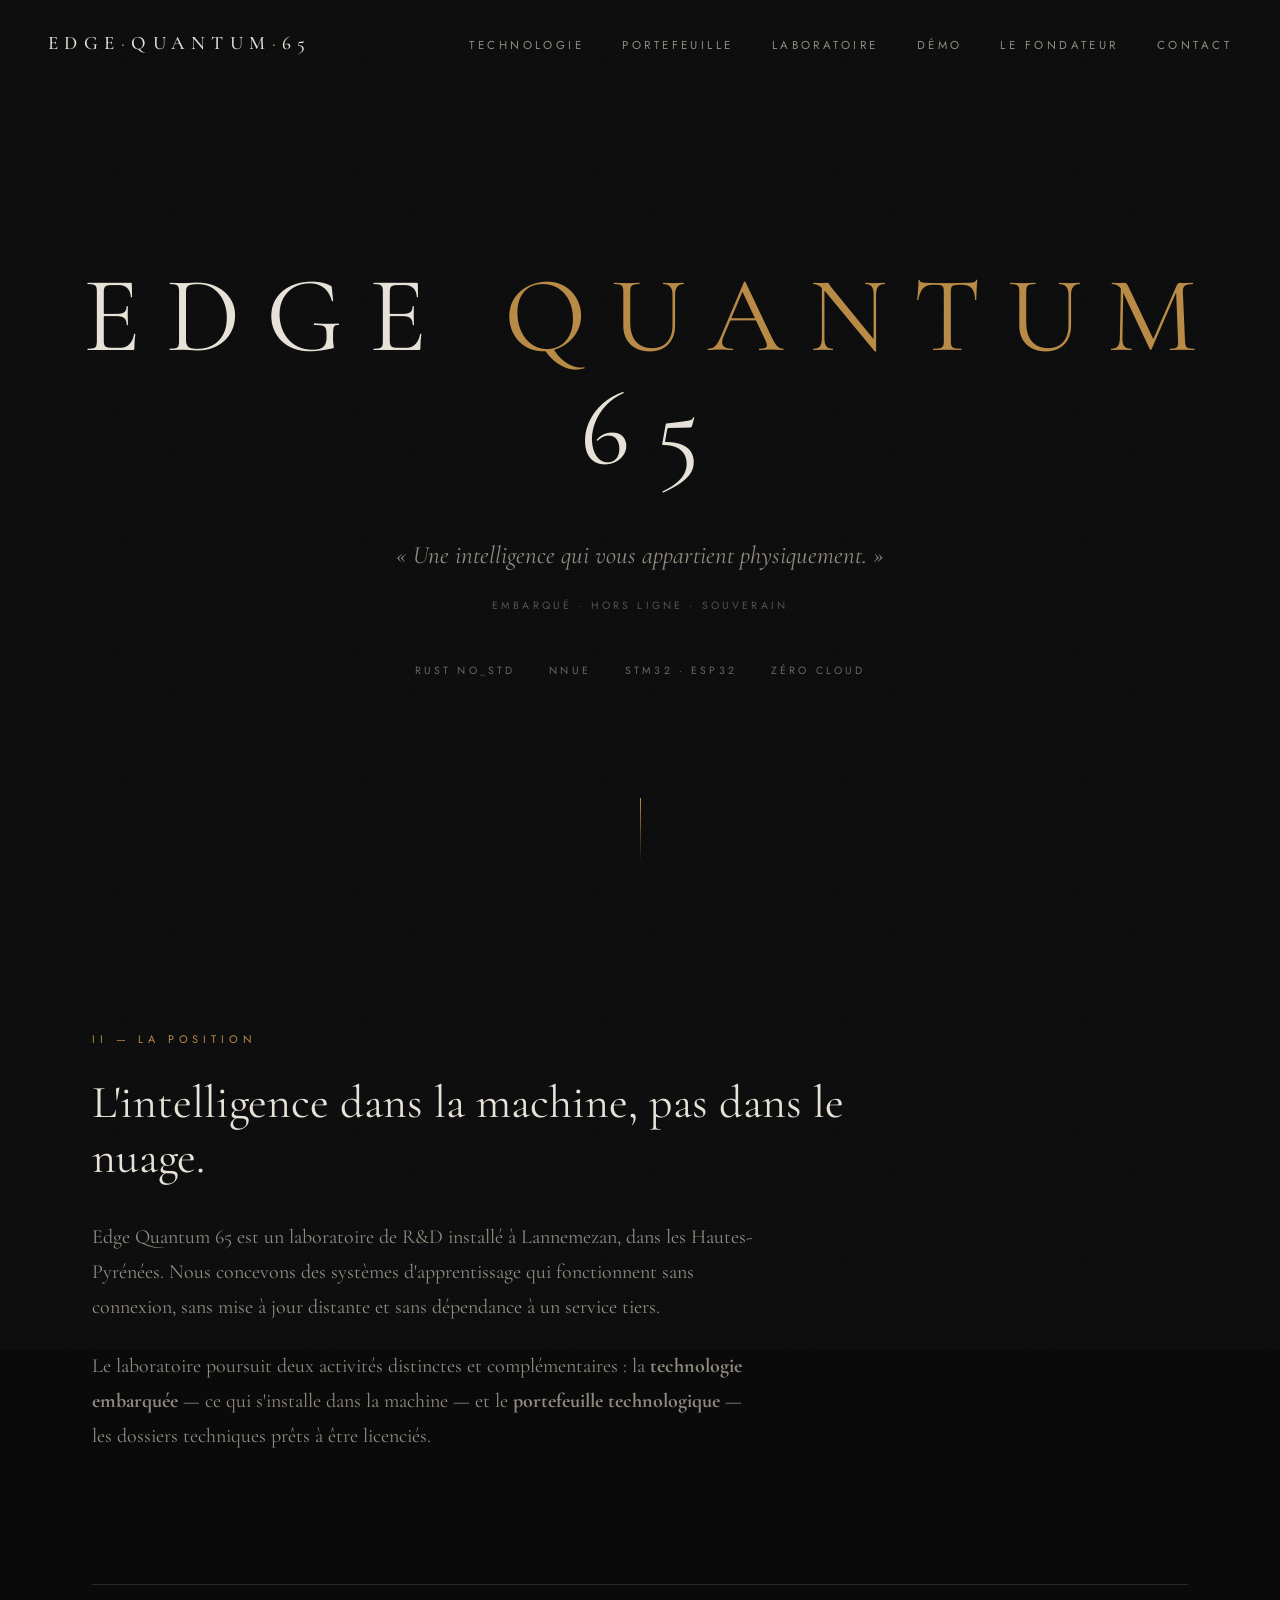
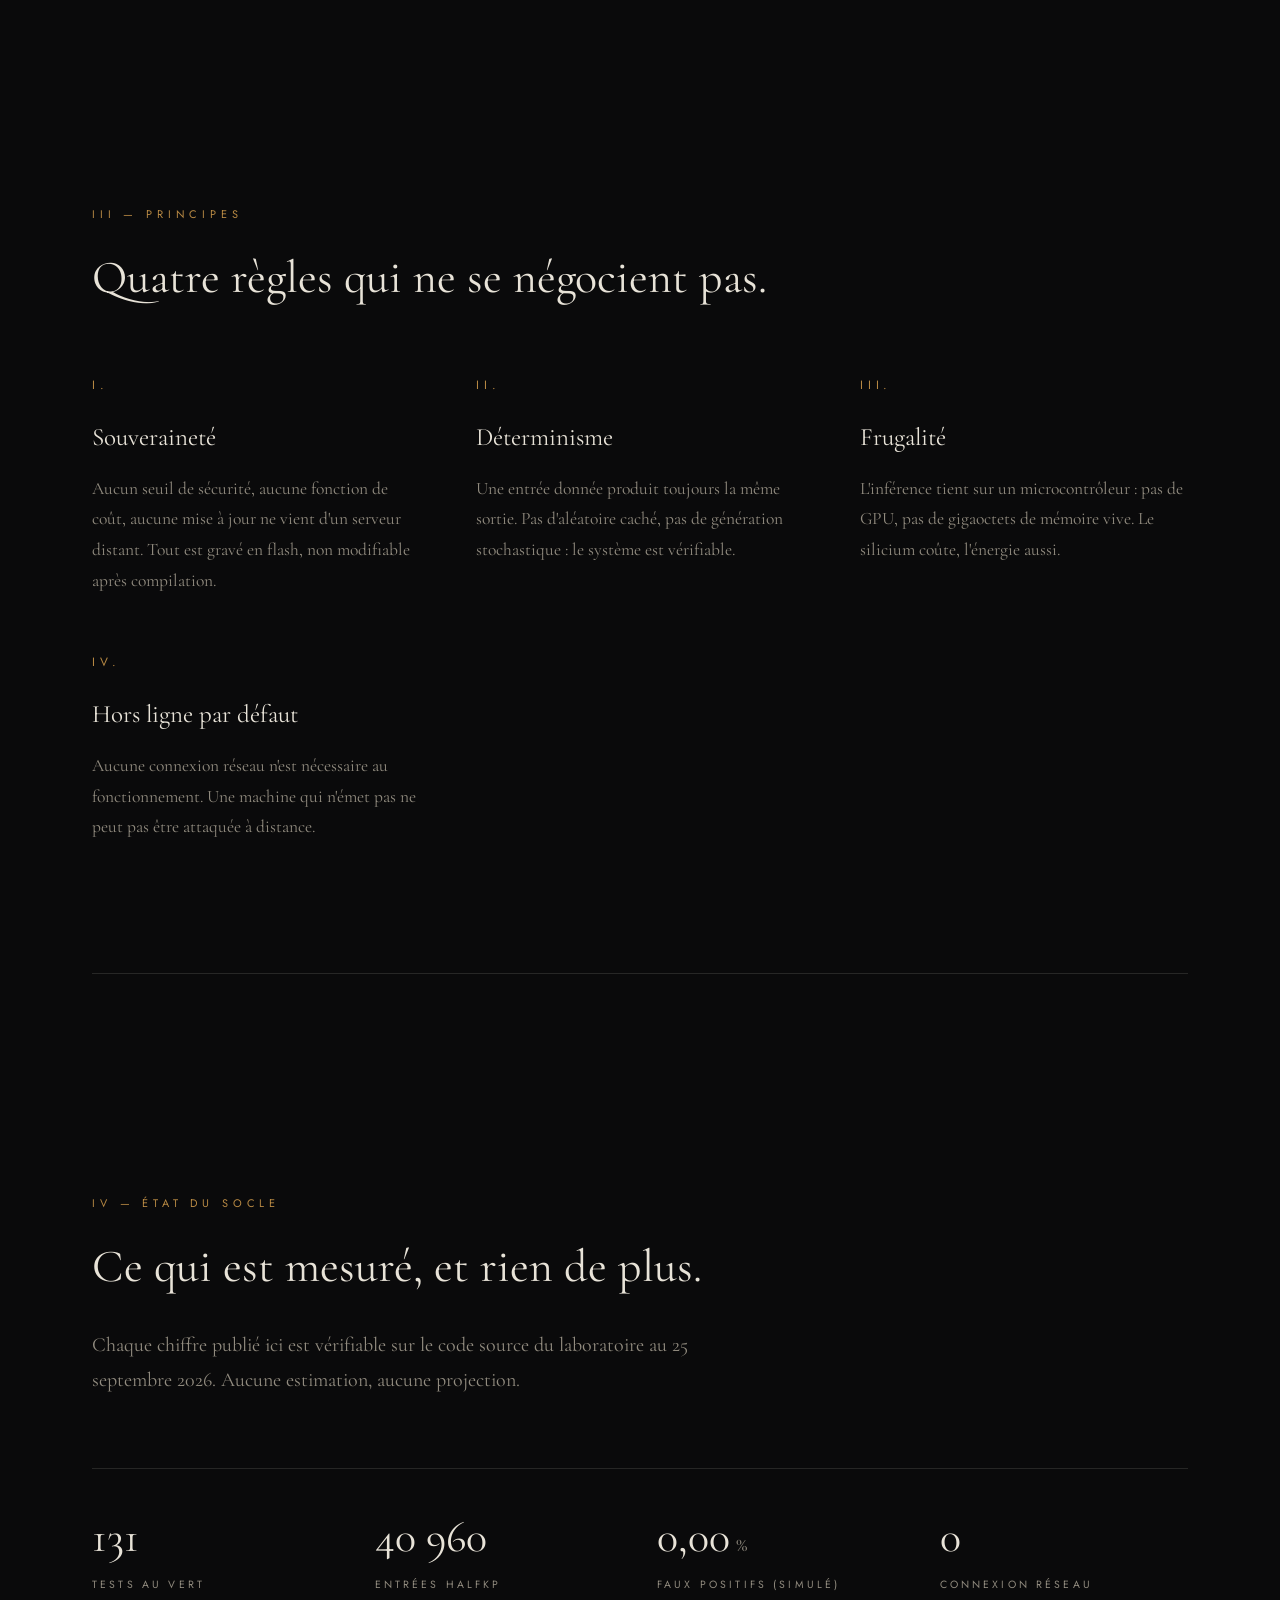
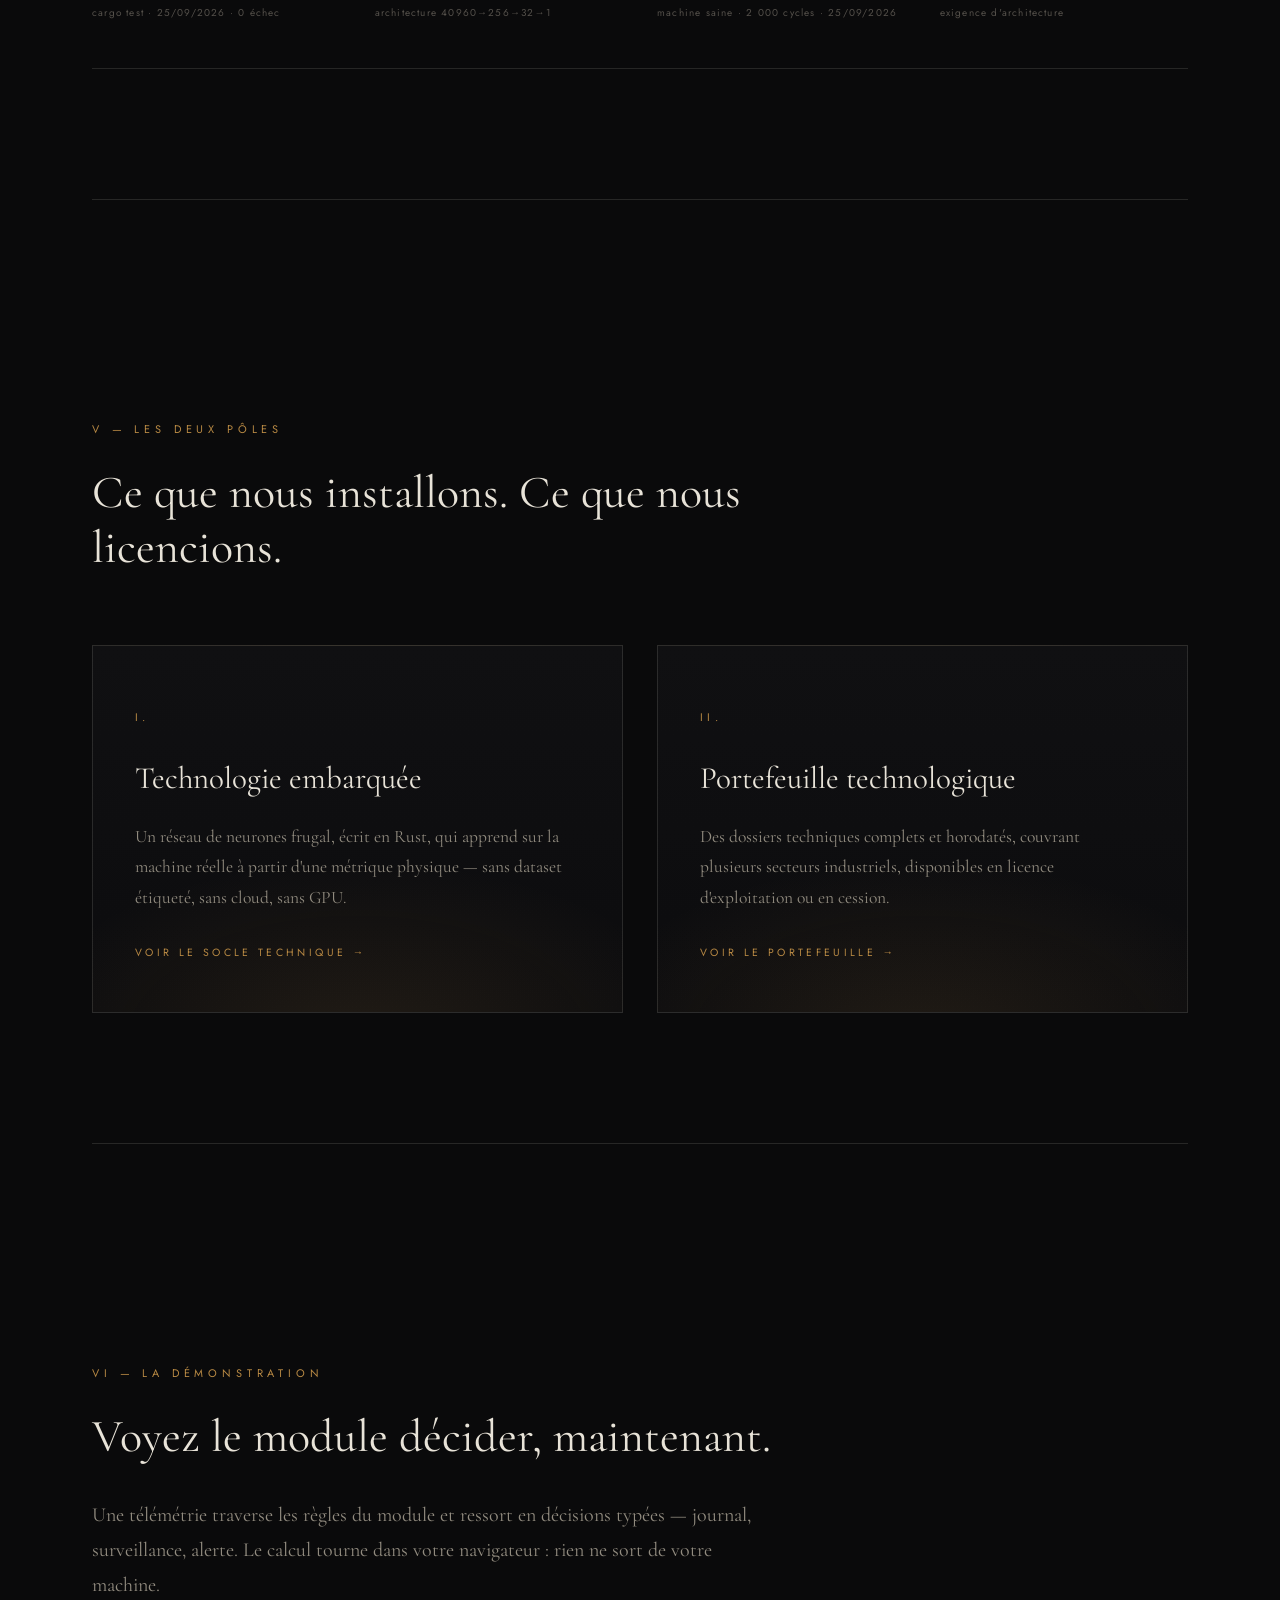
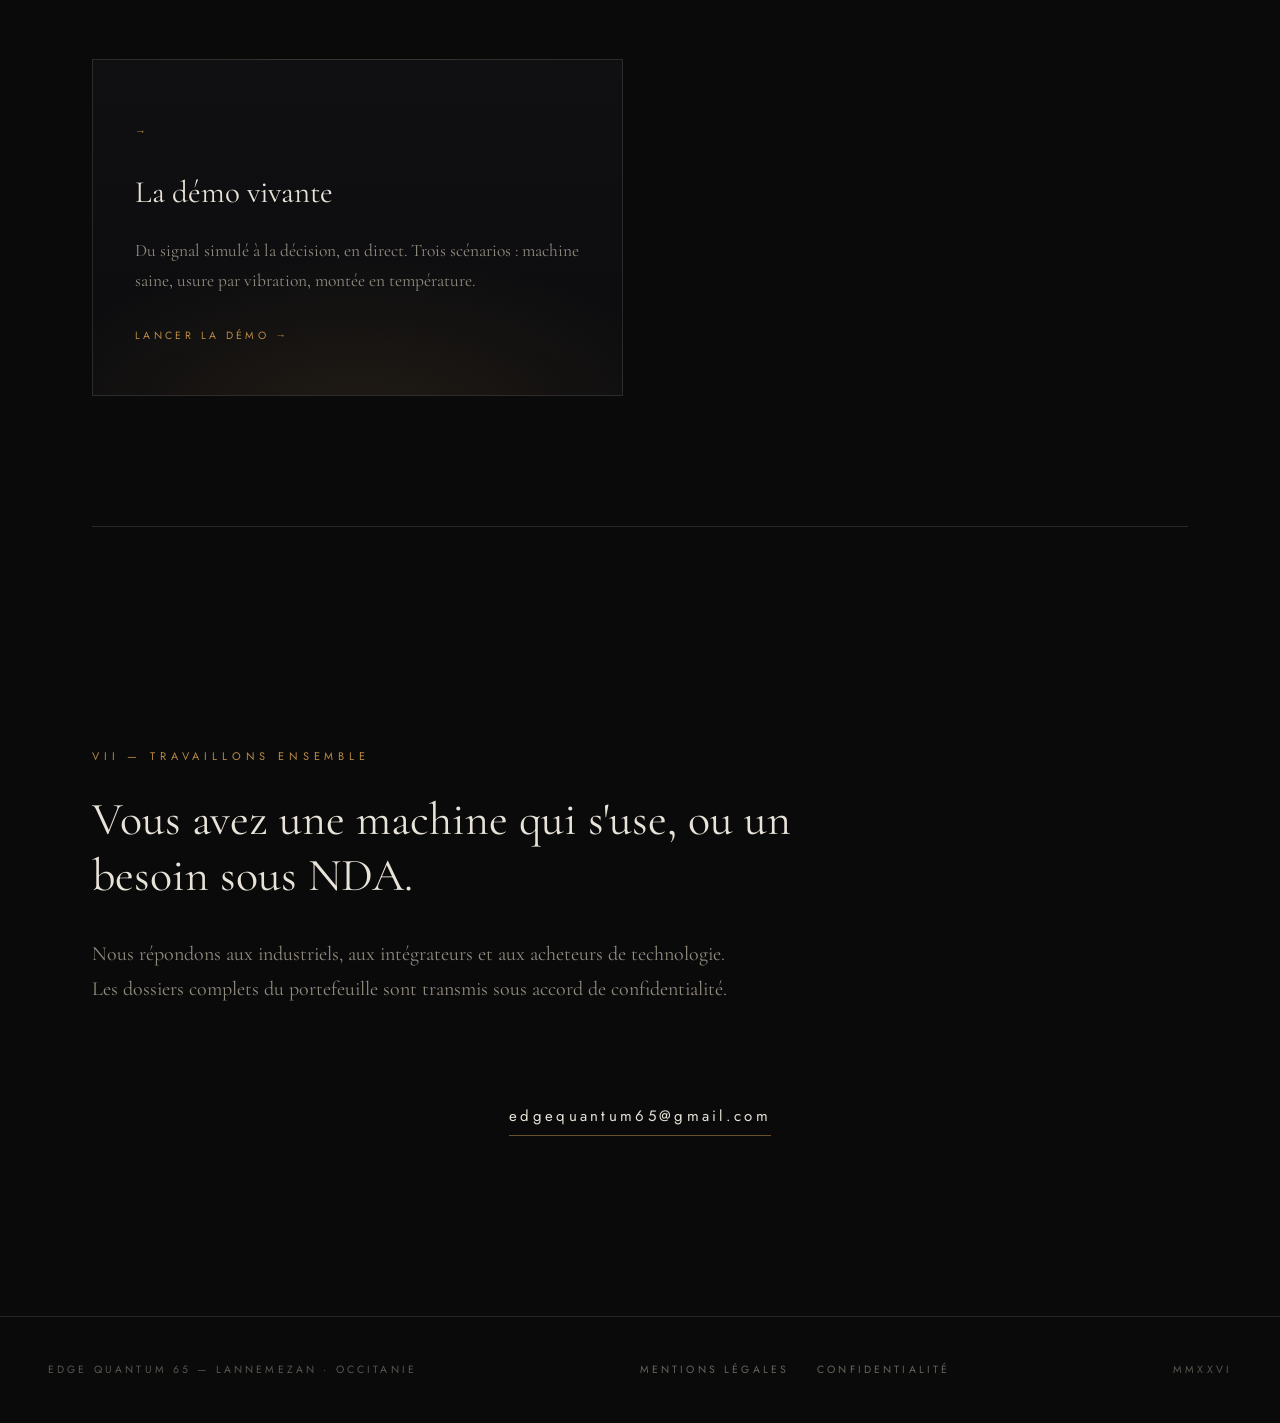
==== commit 4c03cdfb: "Chiffres : 131 tests au vert (mesure 25/09) sur index + laboratoire" ====
--- a/index.html
+++ b/index.html
@@ -104,7 +104,7 @@
       </p>
       <div class="chiffres">
         <div class="chiffre">
-          <span class="valeur">127</span>
+          <span class="valeur">131</span>
           <span class="etiquette">Tests au vert</span>
           <span class="source">cargo test · 25/09/2026 · 0 échec</span>
         </div>
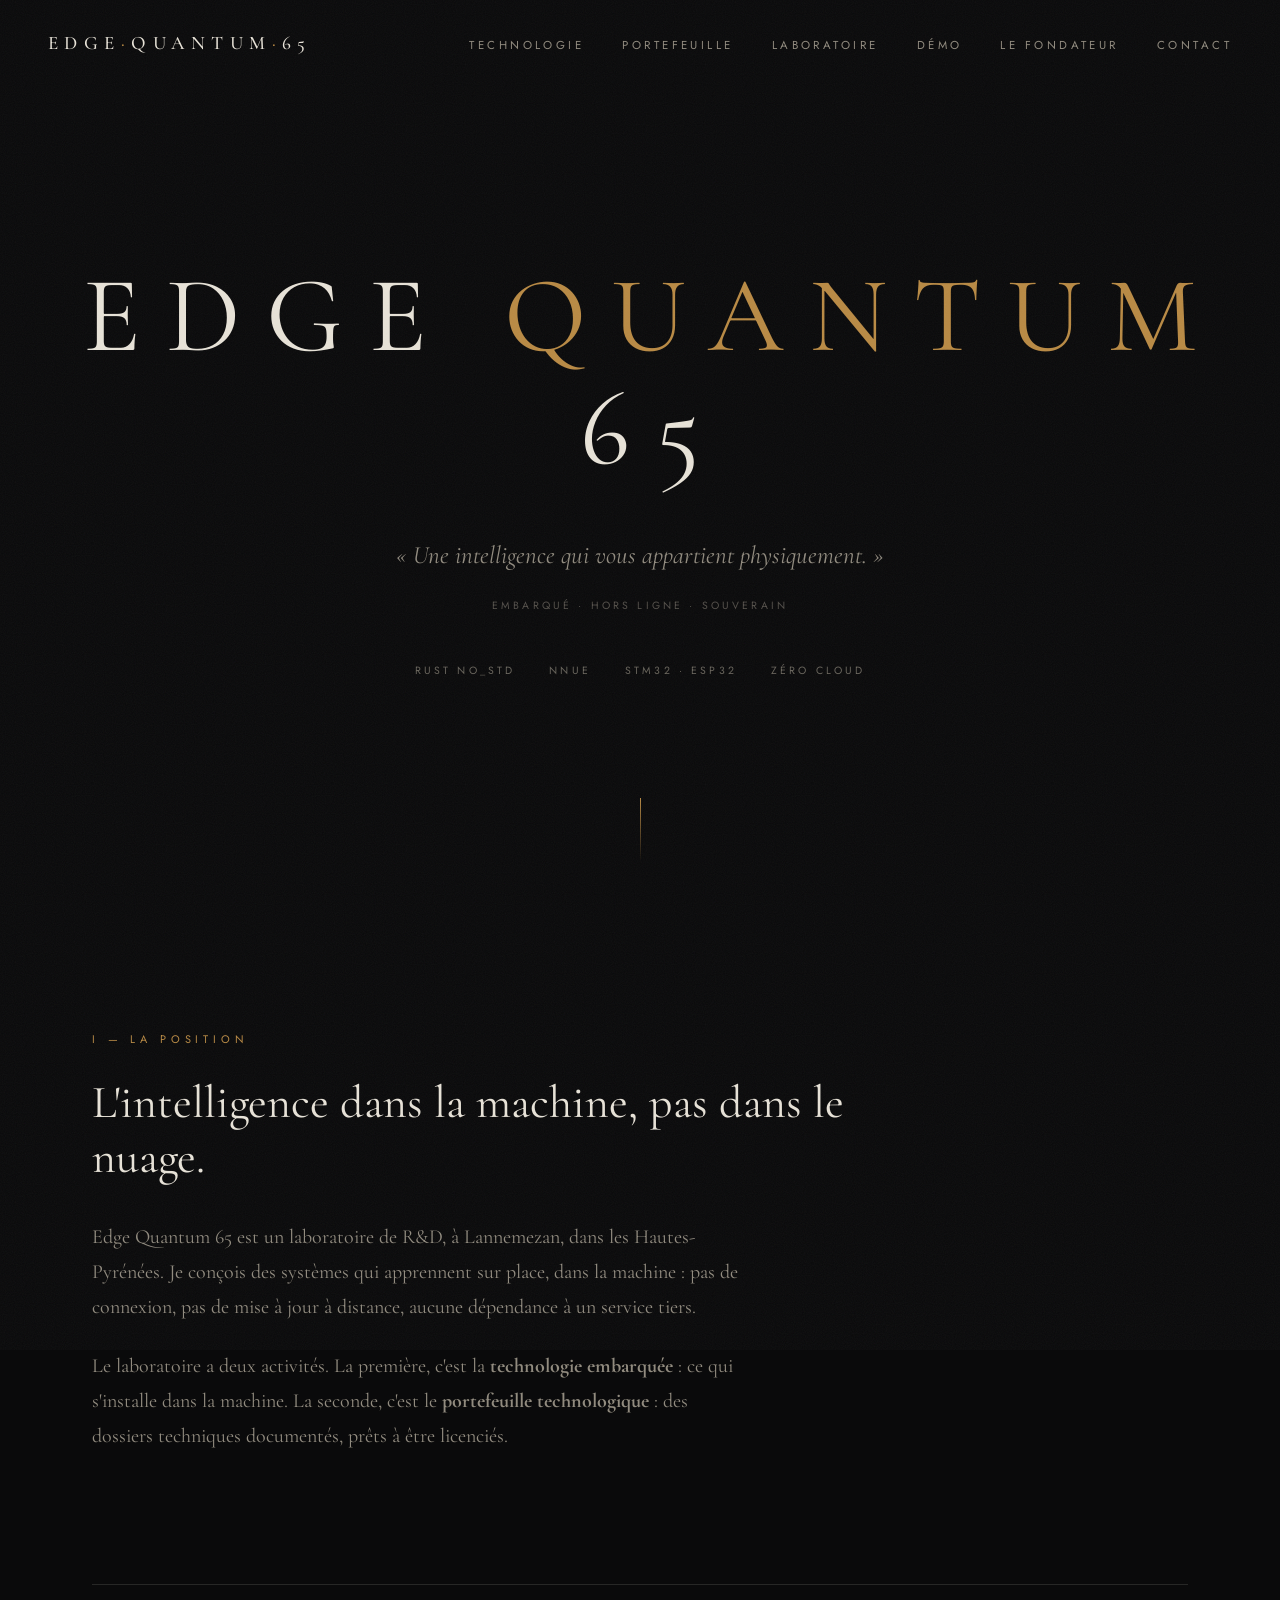
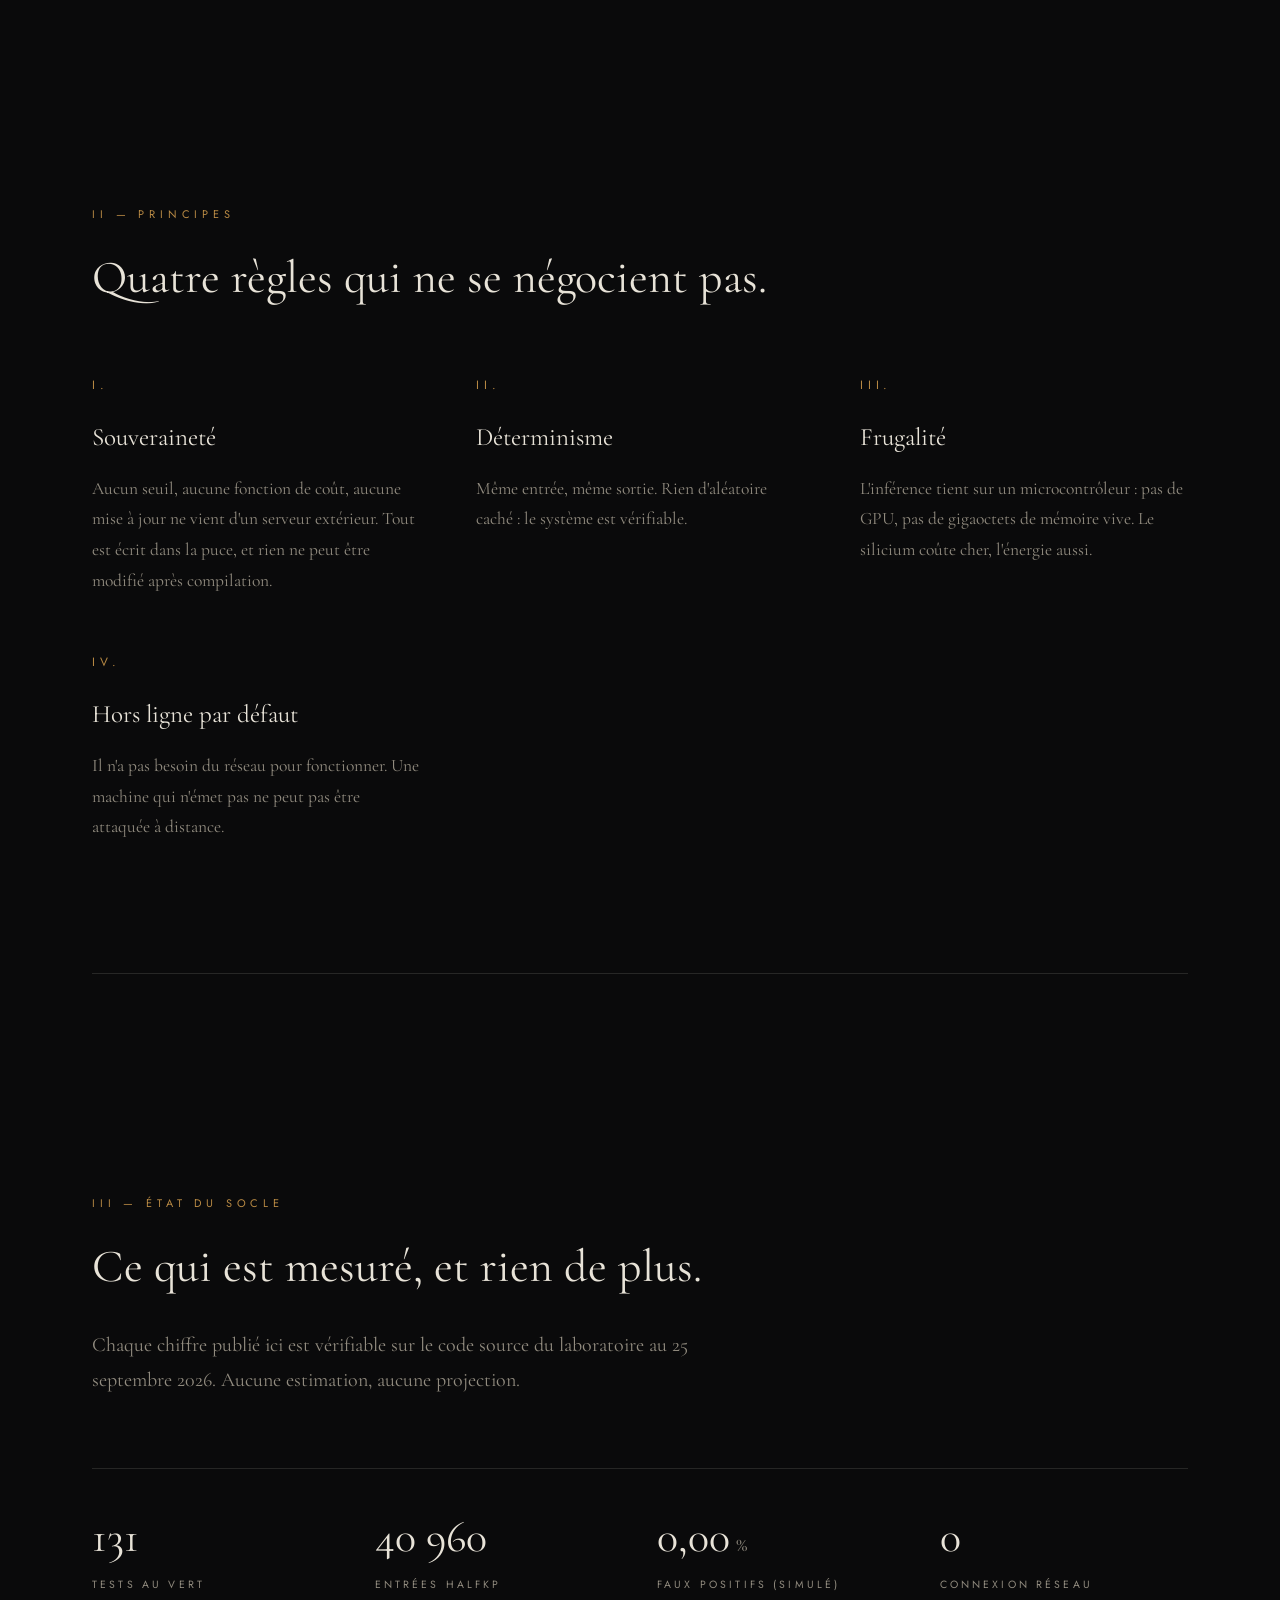
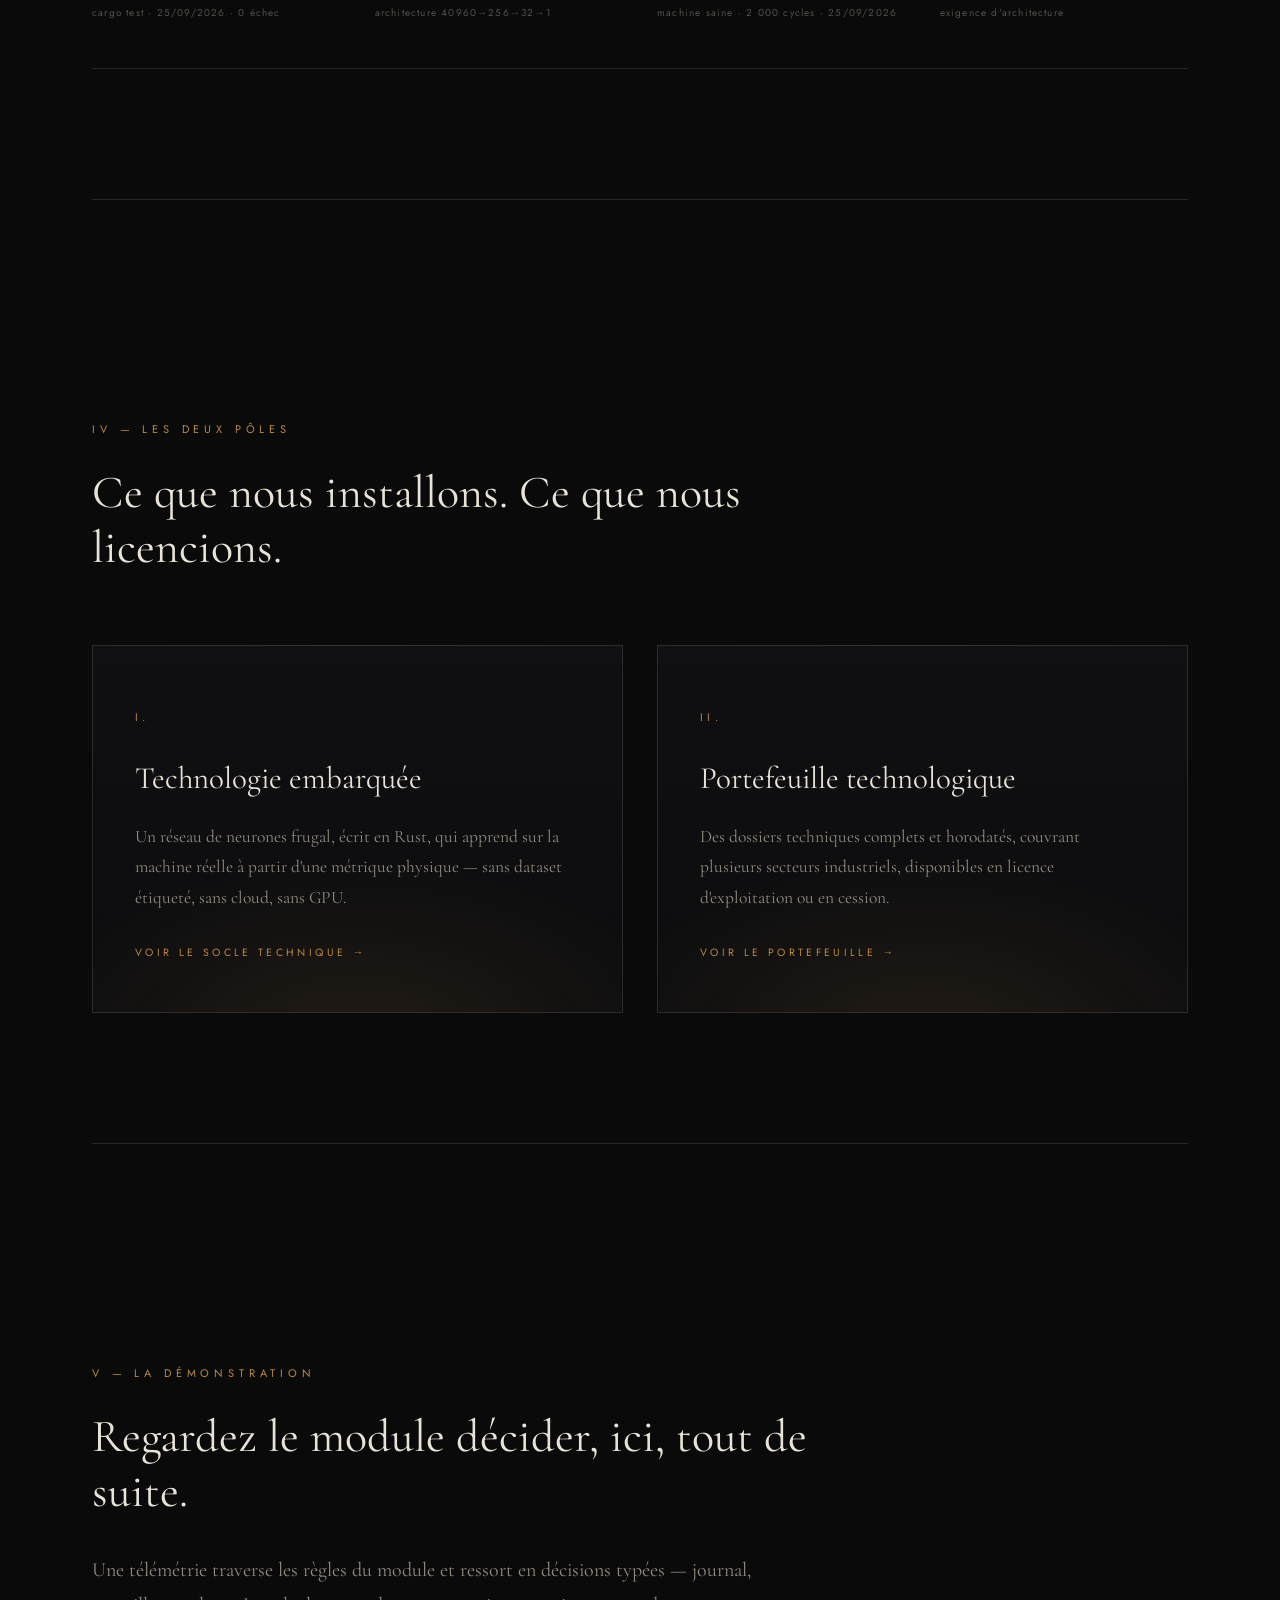
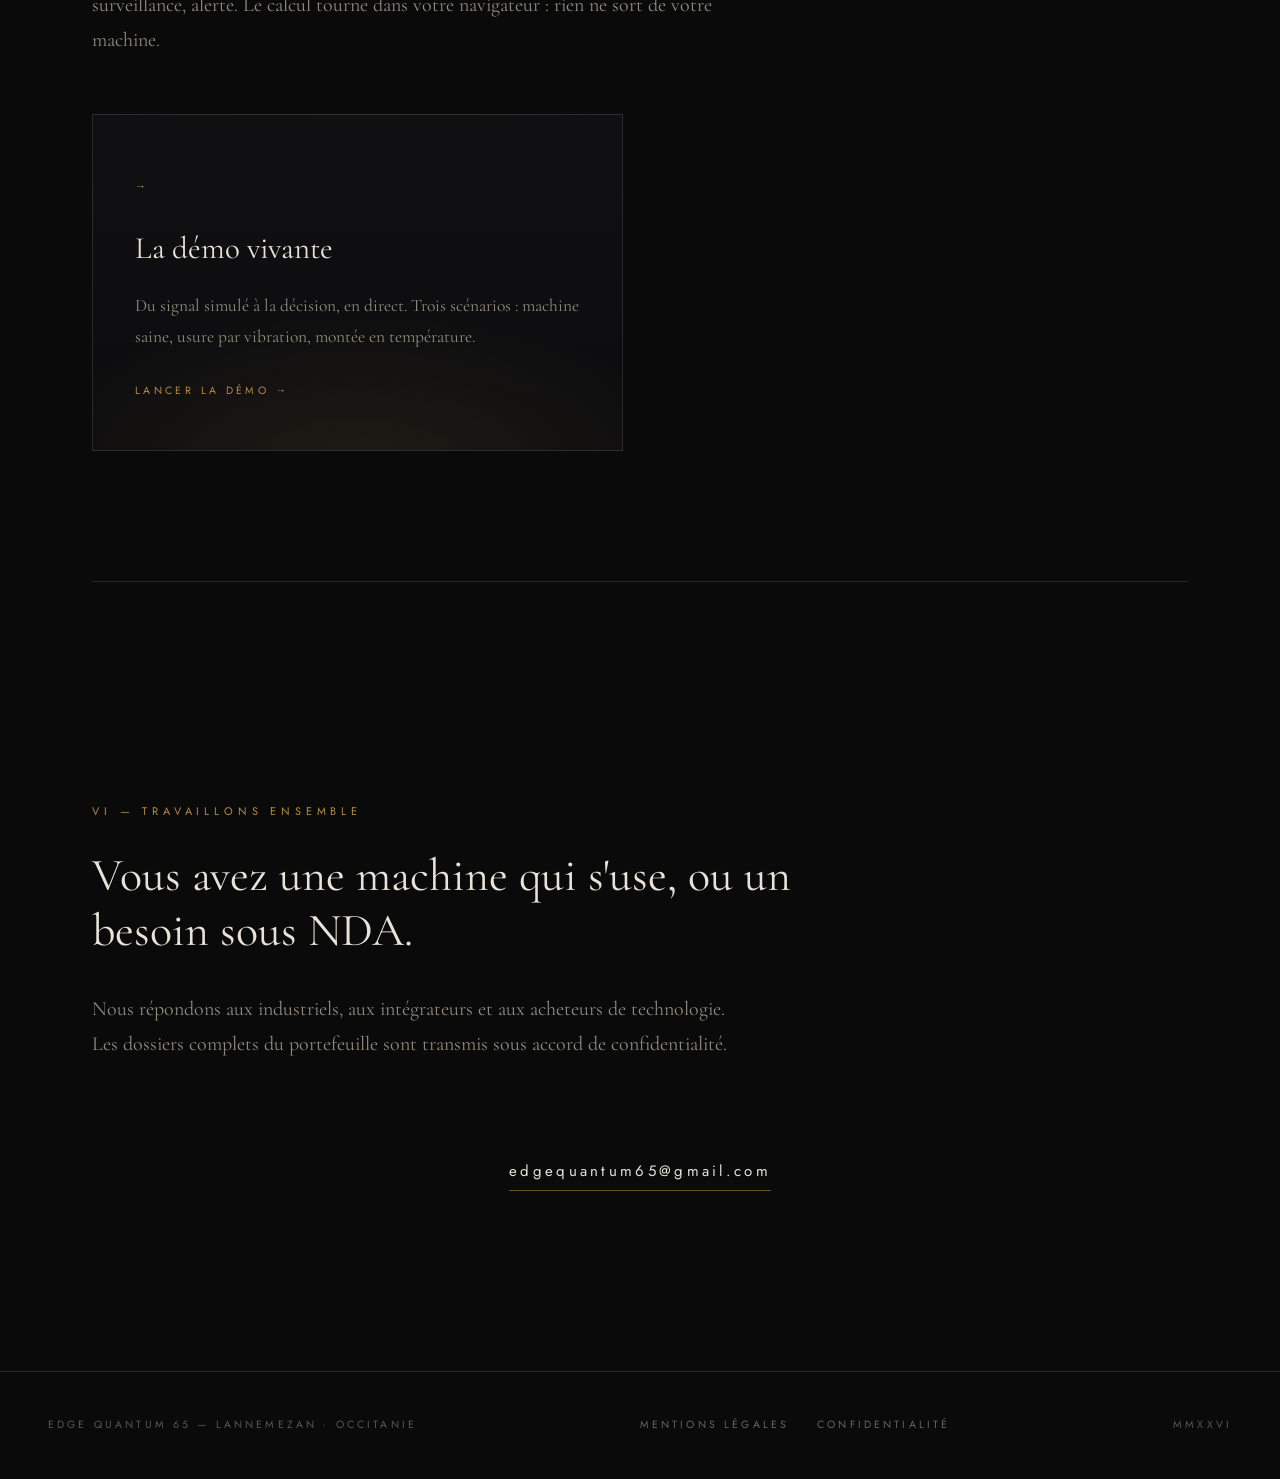
==== commit ef1a97d5: "Site : langage du fondateur + laboratoire mis en avant + corrections de coherence (sourcage 100%, ho" ====
--- a/index.html
+++ b/index.html
@@ -48,17 +48,17 @@
 
     <!-- II · Vision -->
     <section class="section reveal">
-      <span class="sur-titre">II — La position</span>
+      <span class="sur-titre">I — La position</span>
       <h2 class="titre-section">L'intelligence dans la machine, pas dans le nuage.</h2>
       <p class="texte-courant">
-        Edge Quantum 65 est un laboratoire de R&amp;D installé à Lannemezan, dans les Hautes-Pyrénées.
-        Nous concevons des systèmes d'apprentissage qui fonctionnent sans connexion, sans mise à jour
-        distante et sans dépendance à un service tiers.
+        Edge Quantum 65 est un laboratoire de R&amp;D, à Lannemezan, dans les Hautes-Pyrénées.
+        Je conçois des systèmes qui apprennent sur place, dans la machine : pas de connexion,
+        pas de mise à jour à distance, aucune dépendance à un service tiers.
       </p>
       <p class="texte-courant">
-        Le laboratoire poursuit deux activités distinctes et complémentaires : la
-        <strong>technologie embarquée</strong> — ce qui s'installe dans la machine — et le
-        <strong>portefeuille technologique</strong> — les dossiers techniques prêts à être licenciés.
+        Le laboratoire a deux activités. La première, c'est la <strong>technologie embarquée</strong> :
+        ce qui s'installe dans la machine. La seconde, c'est le <strong>portefeuille technologique</strong> :
+        des dossiers techniques documentés, prêts à être licenciés.
       </p>
     </section>
 
@@ -66,28 +66,28 @@
 
     <!-- III · Principes -->
     <section class="section reveal">
-      <span class="sur-titre">III — Principes</span>
+      <span class="sur-titre">II — Principes</span>
       <h2 class="titre-section">Quatre règles qui ne se négocient pas.</h2>
       <div class="piliers">
         <div class="pilier">
           <span class="numeral">I.</span>
           <h3>Souveraineté</h3>
-          <p>Aucun seuil de sécurité, aucune fonction de coût, aucune mise à jour ne vient d'un serveur distant. Tout est gravé en flash, non modifiable après compilation.</p>
+          <p>Aucun seuil, aucune fonction de coût, aucune mise à jour ne vient d'un serveur extérieur. Tout est écrit dans la puce, et rien ne peut être modifié après compilation.</p>
         </div>
         <div class="pilier">
           <span class="numeral">II.</span>
           <h3>Déterminisme</h3>
-          <p>Une entrée donnée produit toujours la même sortie. Pas d'aléatoire caché, pas de génération stochastique : le système est vérifiable.</p>
+          <p>Même entrée, même sortie. Rien d'aléatoire caché : le système est vérifiable.</p>
         </div>
         <div class="pilier">
           <span class="numeral">III.</span>
           <h3>Frugalité</h3>
-          <p>L'inférence tient sur un microcontrôleur : pas de GPU, pas de gigaoctets de mémoire vive. Le silicium coûte, l'énergie aussi.</p>
+          <p>L'inférence tient sur un microcontrôleur : pas de GPU, pas de gigaoctets de mémoire vive. Le silicium coûte cher, l'énergie aussi.</p>
         </div>
         <div class="pilier">
           <span class="numeral">IV.</span>
           <h3>Hors ligne par défaut</h3>
-          <p>Aucune connexion réseau n'est nécessaire au fonctionnement. Une machine qui n'émet pas ne peut pas être attaquée à distance.</p>
+          <p>Il n'a pas besoin du réseau pour fonctionner. Une machine qui n'émet pas ne peut pas être attaquée à distance.</p>
         </div>
       </div>
     </section>
@@ -96,7 +96,7 @@
 
     <!-- IV · Mesures -->
     <section class="section reveal">
-      <span class="sur-titre">IV — État du socle</span>
+      <span class="sur-titre">III — État du socle</span>
       <h2 class="titre-section">Ce qui est mesuré, et rien de plus.</h2>
       <p class="texte-courant">
         Chaque chiffre publié ici est vérifiable sur le code source du laboratoire au 25 septembre 2026.
@@ -130,7 +130,7 @@
 
     <!-- V · Les deux pôles -->
     <section class="section reveal">
-      <span class="sur-titre">V — Les deux pôles</span>
+      <span class="sur-titre">IV — Les deux pôles</span>
       <h2 class="titre-section">Ce que nous installons. Ce que nous licencions.</h2>
       <div class="poles">
         <a class="pole" href="technologie.html">
@@ -152,8 +152,8 @@
 
     <!-- VI · Démo -->
     <section class="section reveal">
-      <span class="sur-titre">VI — La démonstration</span>
-      <h2 class="titre-section">Voyez le module décider, maintenant.</h2>
+      <span class="sur-titre">V — La démonstration</span>
+      <h2 class="titre-section">Regardez le module décider, ici, tout de suite.</h2>
       <p class="texte-courant">
         Une télémétrie traverse les règles du module et ressort en décisions typées —
         journal, surveillance, alerte. Le calcul tourne dans votre navigateur : rien ne sort de votre machine.
@@ -172,7 +172,7 @@
 
     <!-- VII · Contact -->
     <section class="section reveal">
-      <span class="sur-titre">VII — Travaillons ensemble</span>
+      <span class="sur-titre">VI — Travaillons ensemble</span>
       <h2 class="titre-section">Vous avez une machine qui s'use, ou un besoin sous NDA.</h2>
       <p class="texte-courant">
         Nous répondons aux industriels, aux intégrateurs et aux acheteurs de technologie.
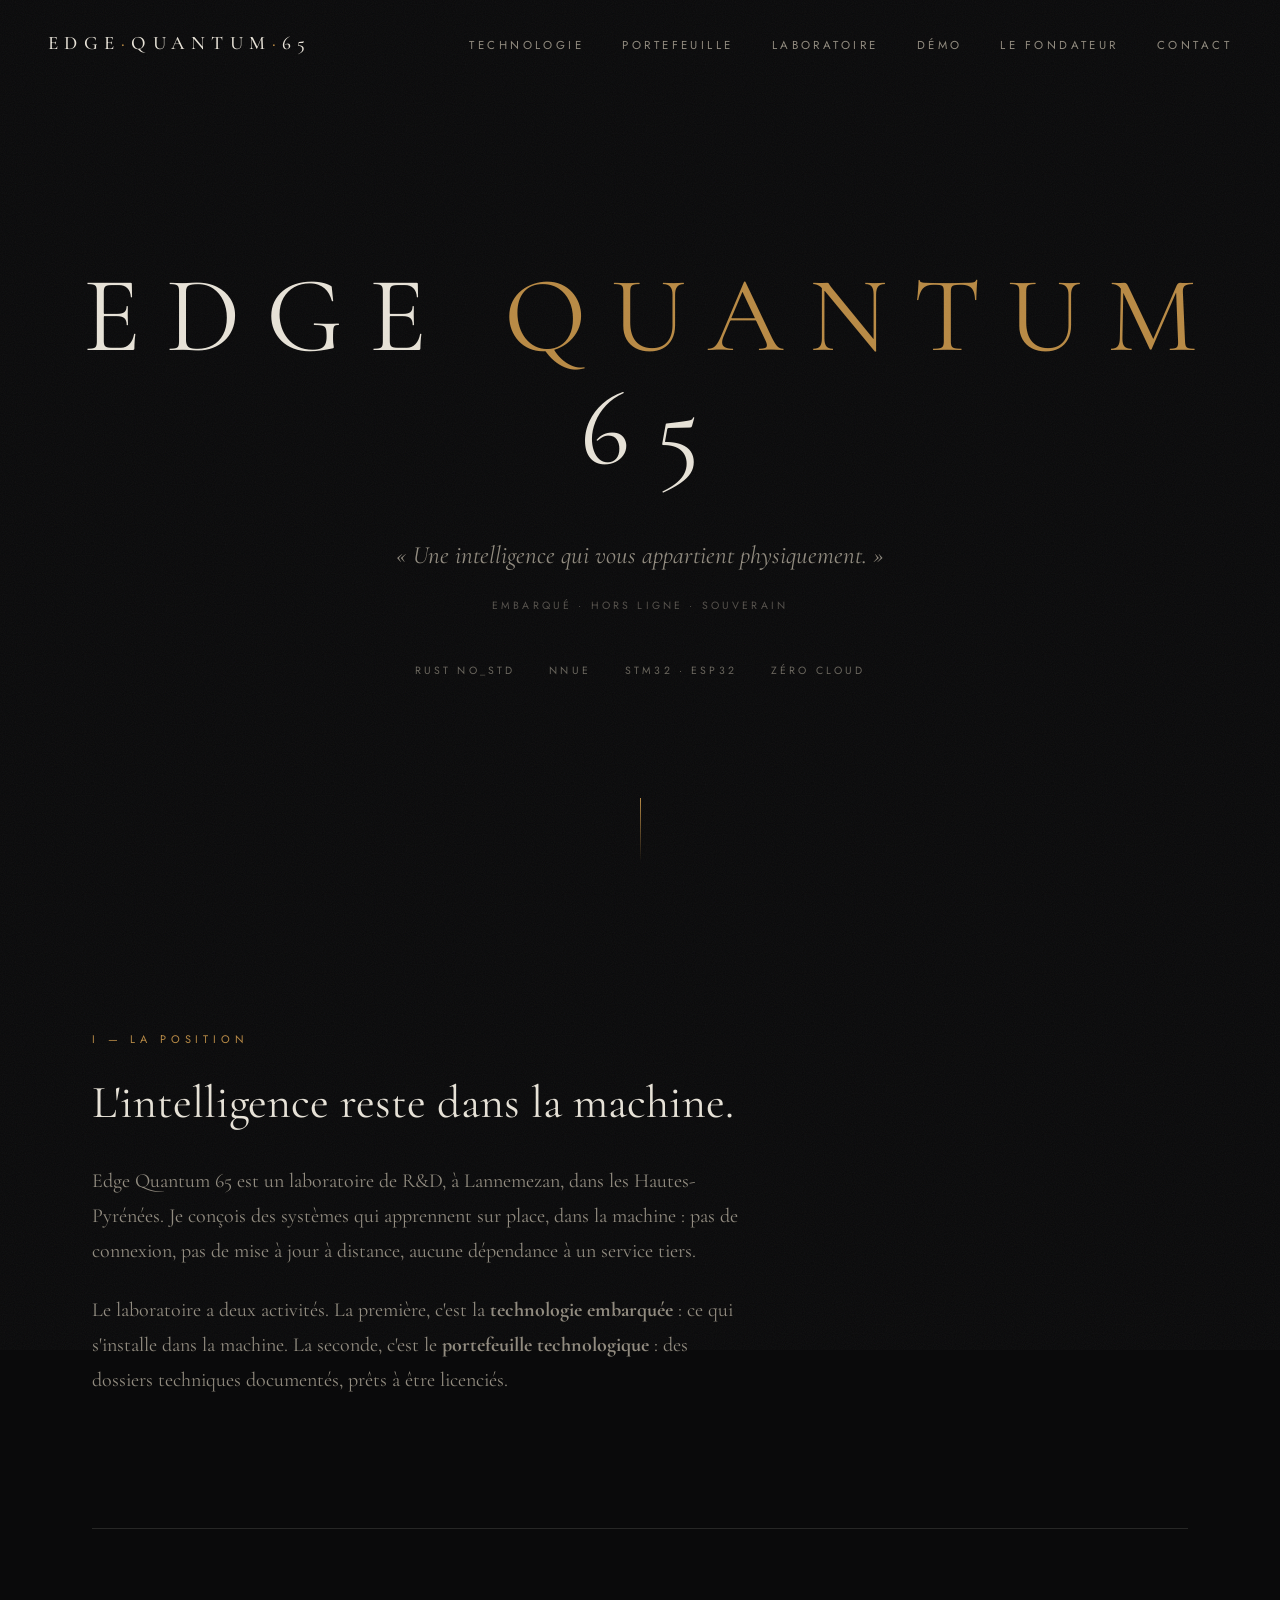
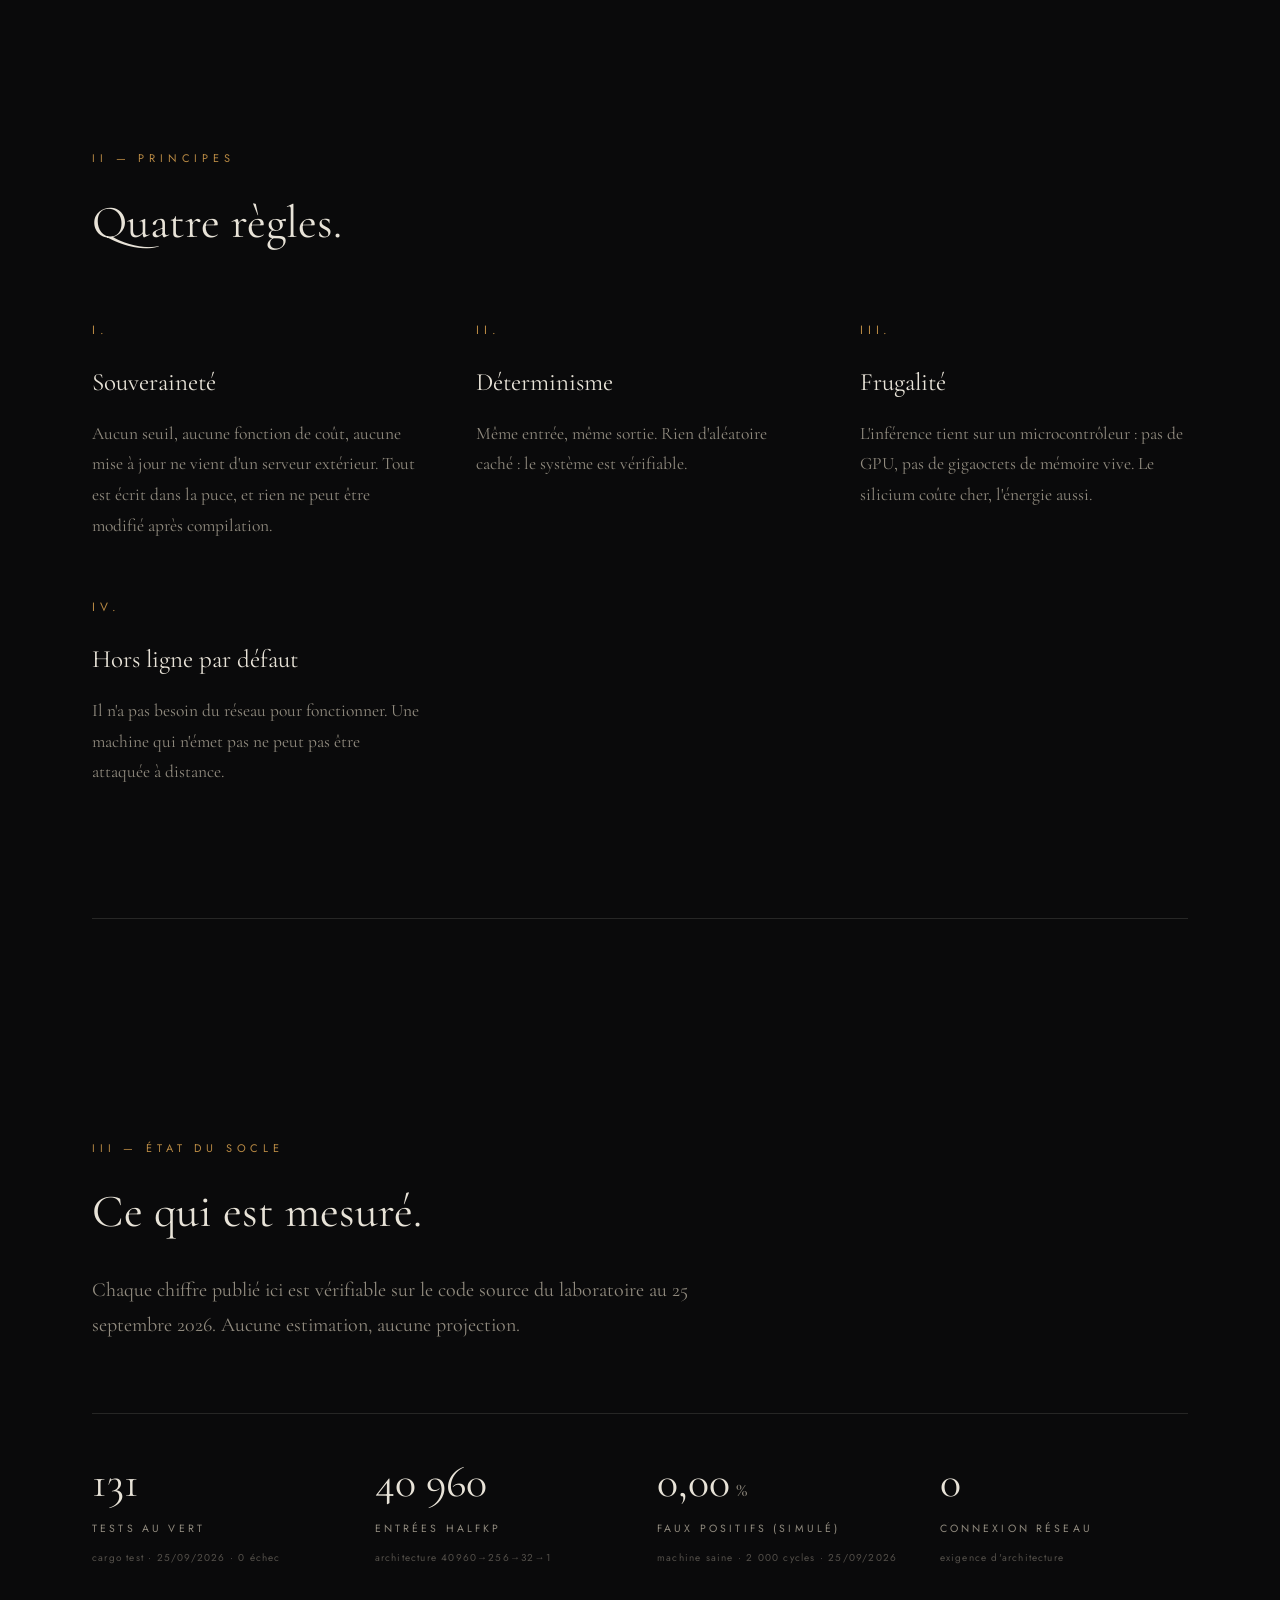
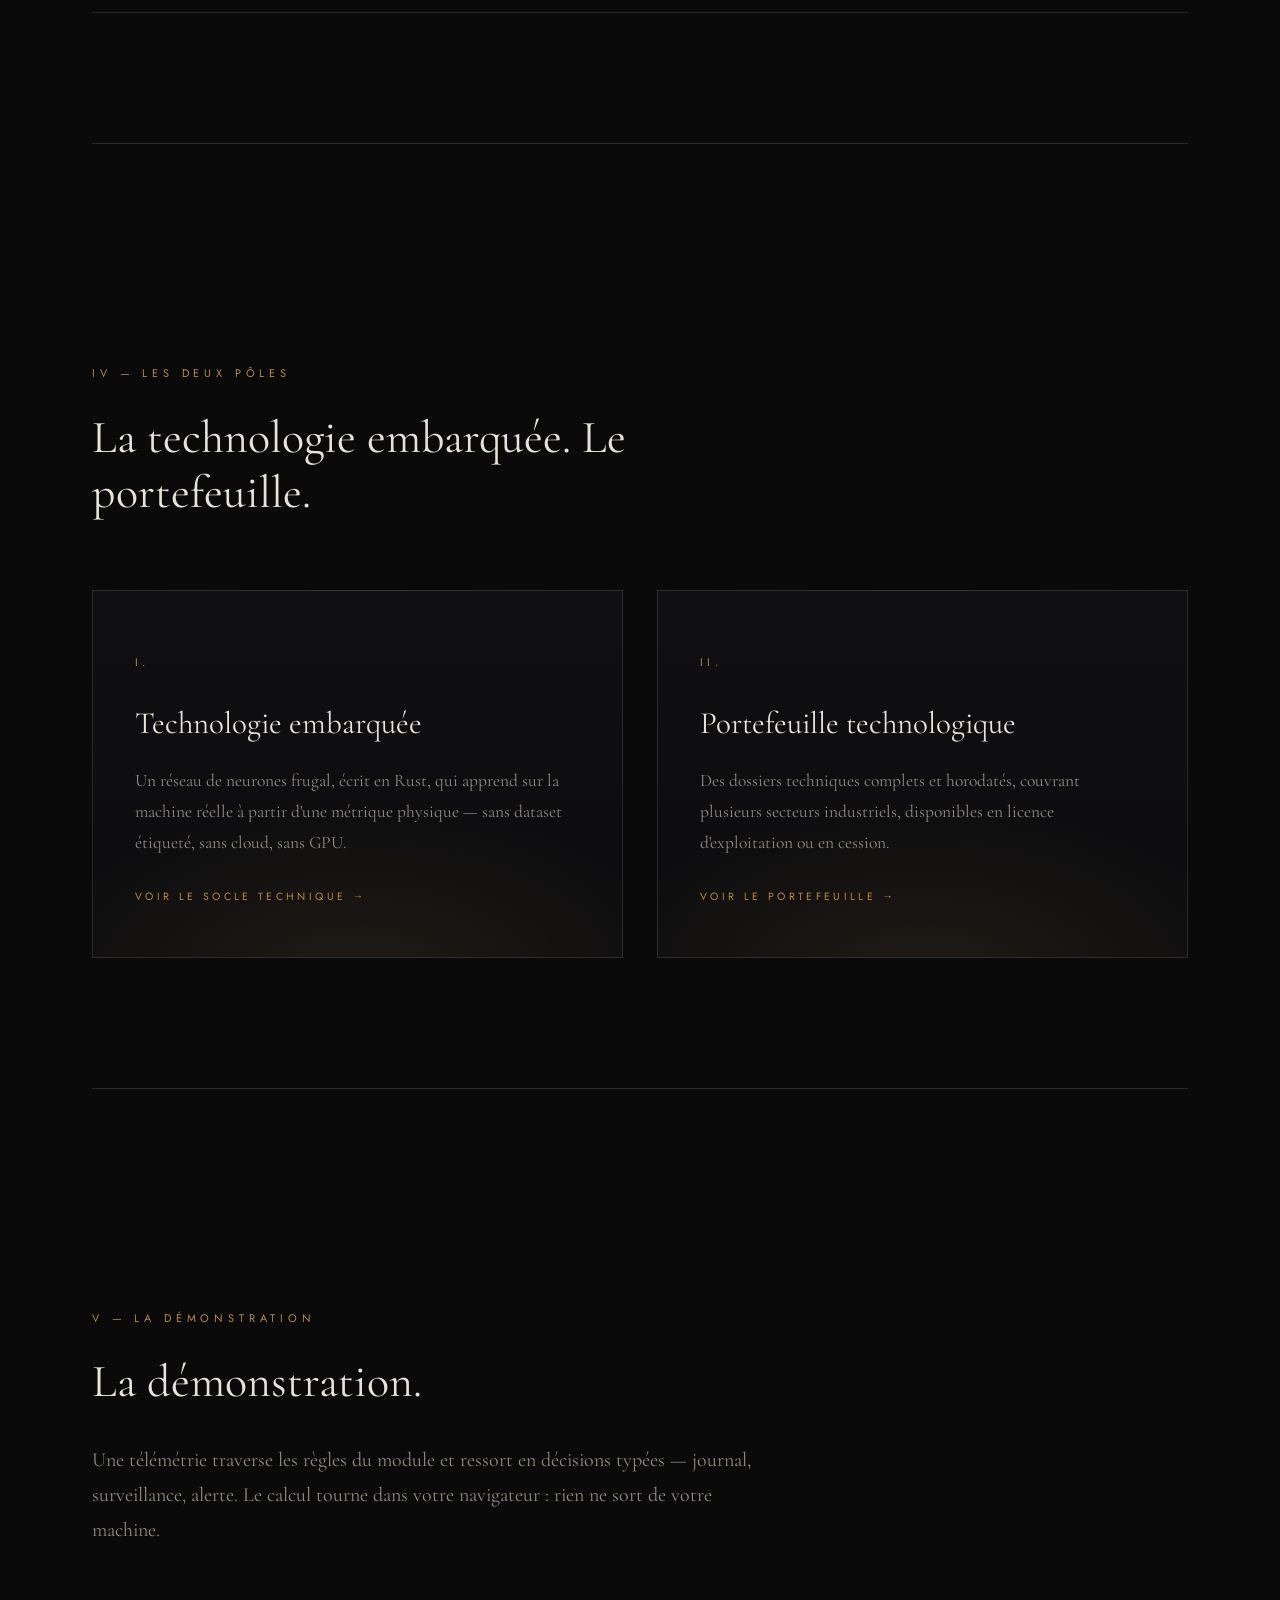
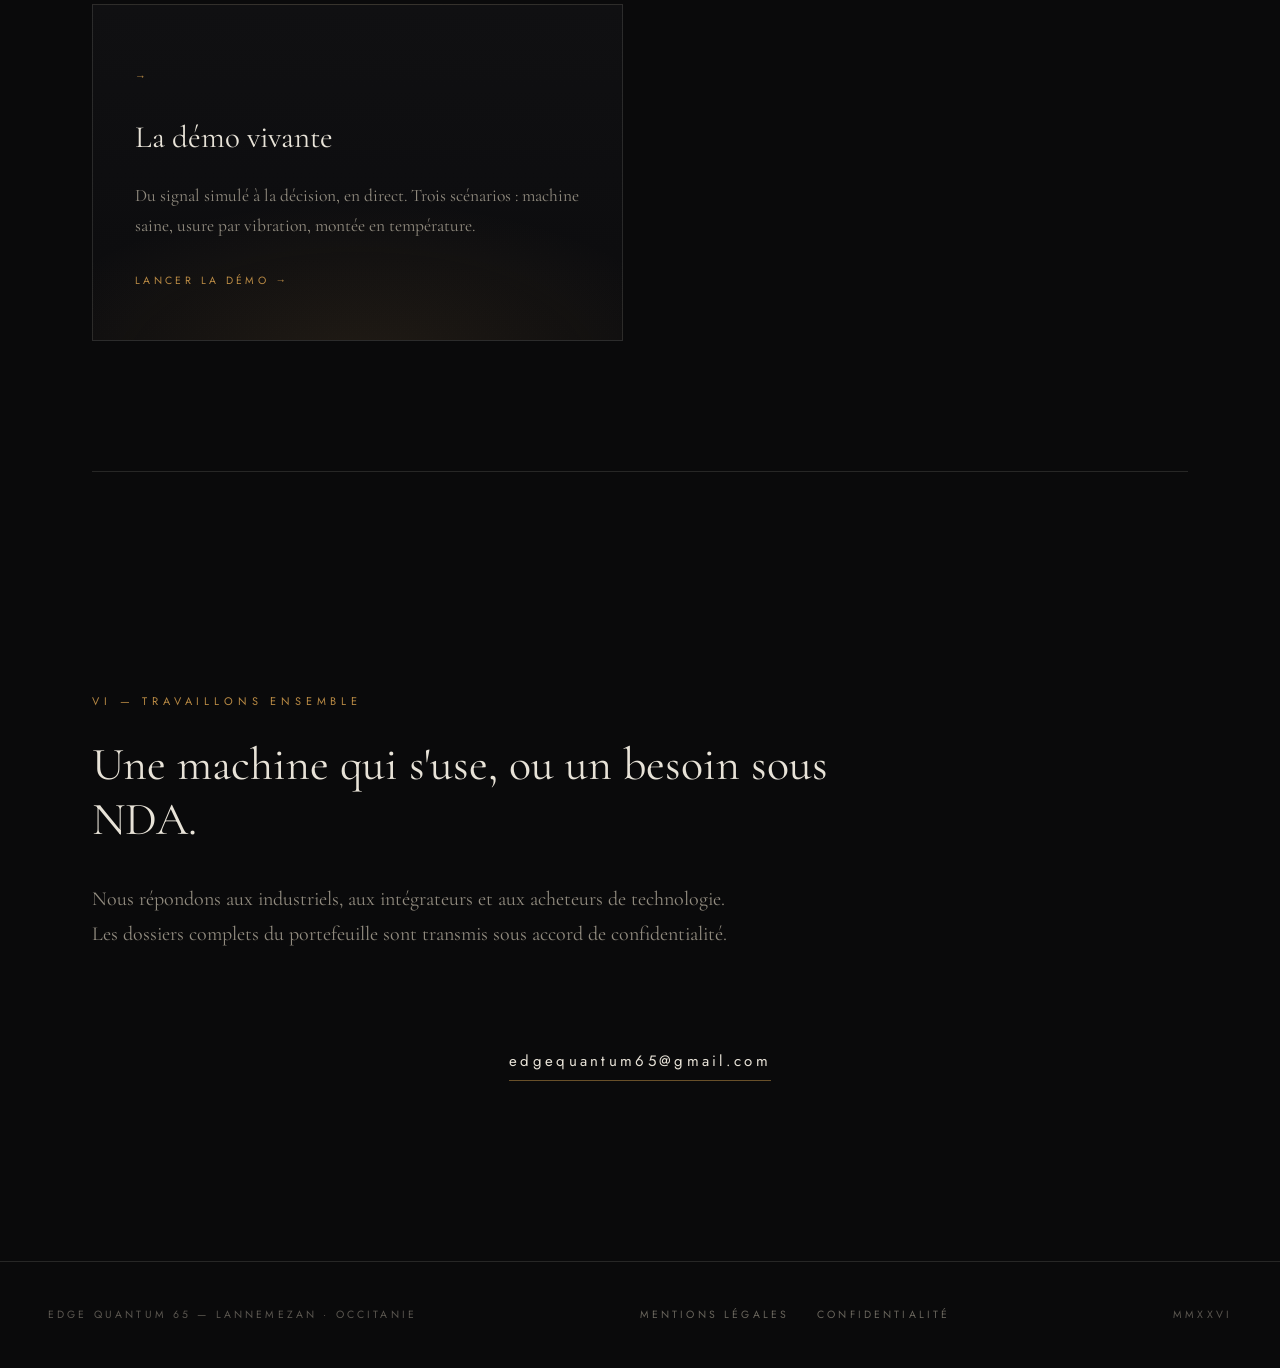
==== commit 08caedc1: "Site : titres factuels (retrait des formules choc - ton du fondateur)" ====
--- a/index.html
+++ b/index.html
@@ -49,7 +49,7 @@
     <!-- II · Vision -->
     <section class="section reveal">
       <span class="sur-titre">I — La position</span>
-      <h2 class="titre-section">L'intelligence dans la machine, pas dans le nuage.</h2>
+      <h2 class="titre-section">L'intelligence reste dans la machine.</h2>
       <p class="texte-courant">
         Edge Quantum 65 est un laboratoire de R&amp;D, à Lannemezan, dans les Hautes-Pyrénées.
         Je conçois des systèmes qui apprennent sur place, dans la machine : pas de connexion,
@@ -67,7 +67,7 @@
     <!-- III · Principes -->
     <section class="section reveal">
       <span class="sur-titre">II — Principes</span>
-      <h2 class="titre-section">Quatre règles qui ne se négocient pas.</h2>
+      <h2 class="titre-section">Quatre règles.</h2>
       <div class="piliers">
         <div class="pilier">
           <span class="numeral">I.</span>
@@ -97,7 +97,7 @@
     <!-- IV · Mesures -->
     <section class="section reveal">
       <span class="sur-titre">III — État du socle</span>
-      <h2 class="titre-section">Ce qui est mesuré, et rien de plus.</h2>
+      <h2 class="titre-section">Ce qui est mesuré.</h2>
       <p class="texte-courant">
         Chaque chiffre publié ici est vérifiable sur le code source du laboratoire au 25 septembre 2026.
         Aucune estimation, aucune projection.
@@ -131,7 +131,7 @@
     <!-- V · Les deux pôles -->
     <section class="section reveal">
       <span class="sur-titre">IV — Les deux pôles</span>
-      <h2 class="titre-section">Ce que nous installons. Ce que nous licencions.</h2>
+      <h2 class="titre-section">La technologie embarquée. Le portefeuille.</h2>
       <div class="poles">
         <a class="pole" href="technologie.html">
           <span class="numeral">I.</span>
@@ -153,7 +153,7 @@
     <!-- VI · Démo -->
     <section class="section reveal">
       <span class="sur-titre">V — La démonstration</span>
-      <h2 class="titre-section">Regardez le module décider, ici, tout de suite.</h2>
+      <h2 class="titre-section">La démonstration.</h2>
       <p class="texte-courant">
         Une télémétrie traverse les règles du module et ressort en décisions typées —
         journal, surveillance, alerte. Le calcul tourne dans votre navigateur : rien ne sort de votre machine.
@@ -173,7 +173,7 @@
     <!-- VII · Contact -->
     <section class="section reveal">
       <span class="sur-titre">VI — Travaillons ensemble</span>
-      <h2 class="titre-section">Vous avez une machine qui s'use, ou un besoin sous NDA.</h2>
+      <h2 class="titre-section">Une machine qui s'use, ou un besoin sous NDA.</h2>
       <p class="texte-courant">
         Nous répondons aux industriels, aux intégrateurs et aux acheteurs de technologie.
         Les dossiers complets du portefeuille sont transmis sous accord de confidentialité.
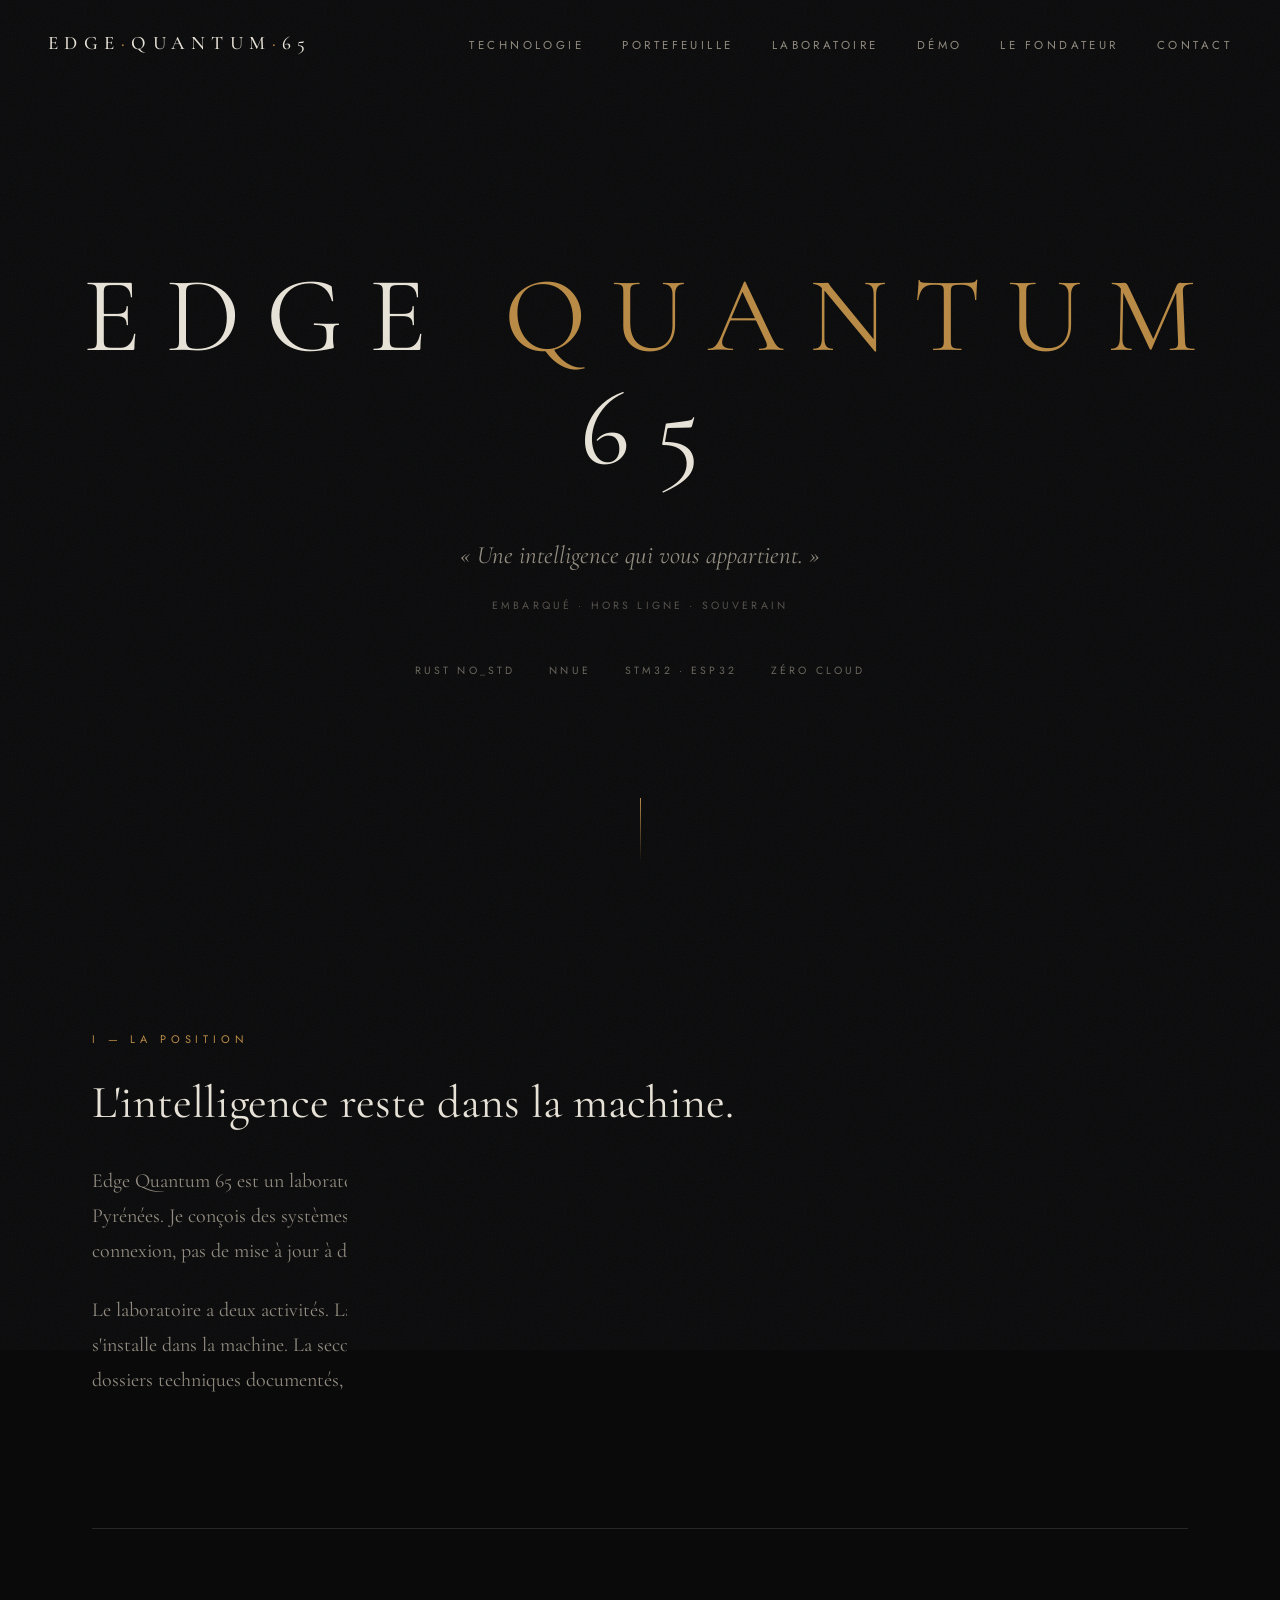
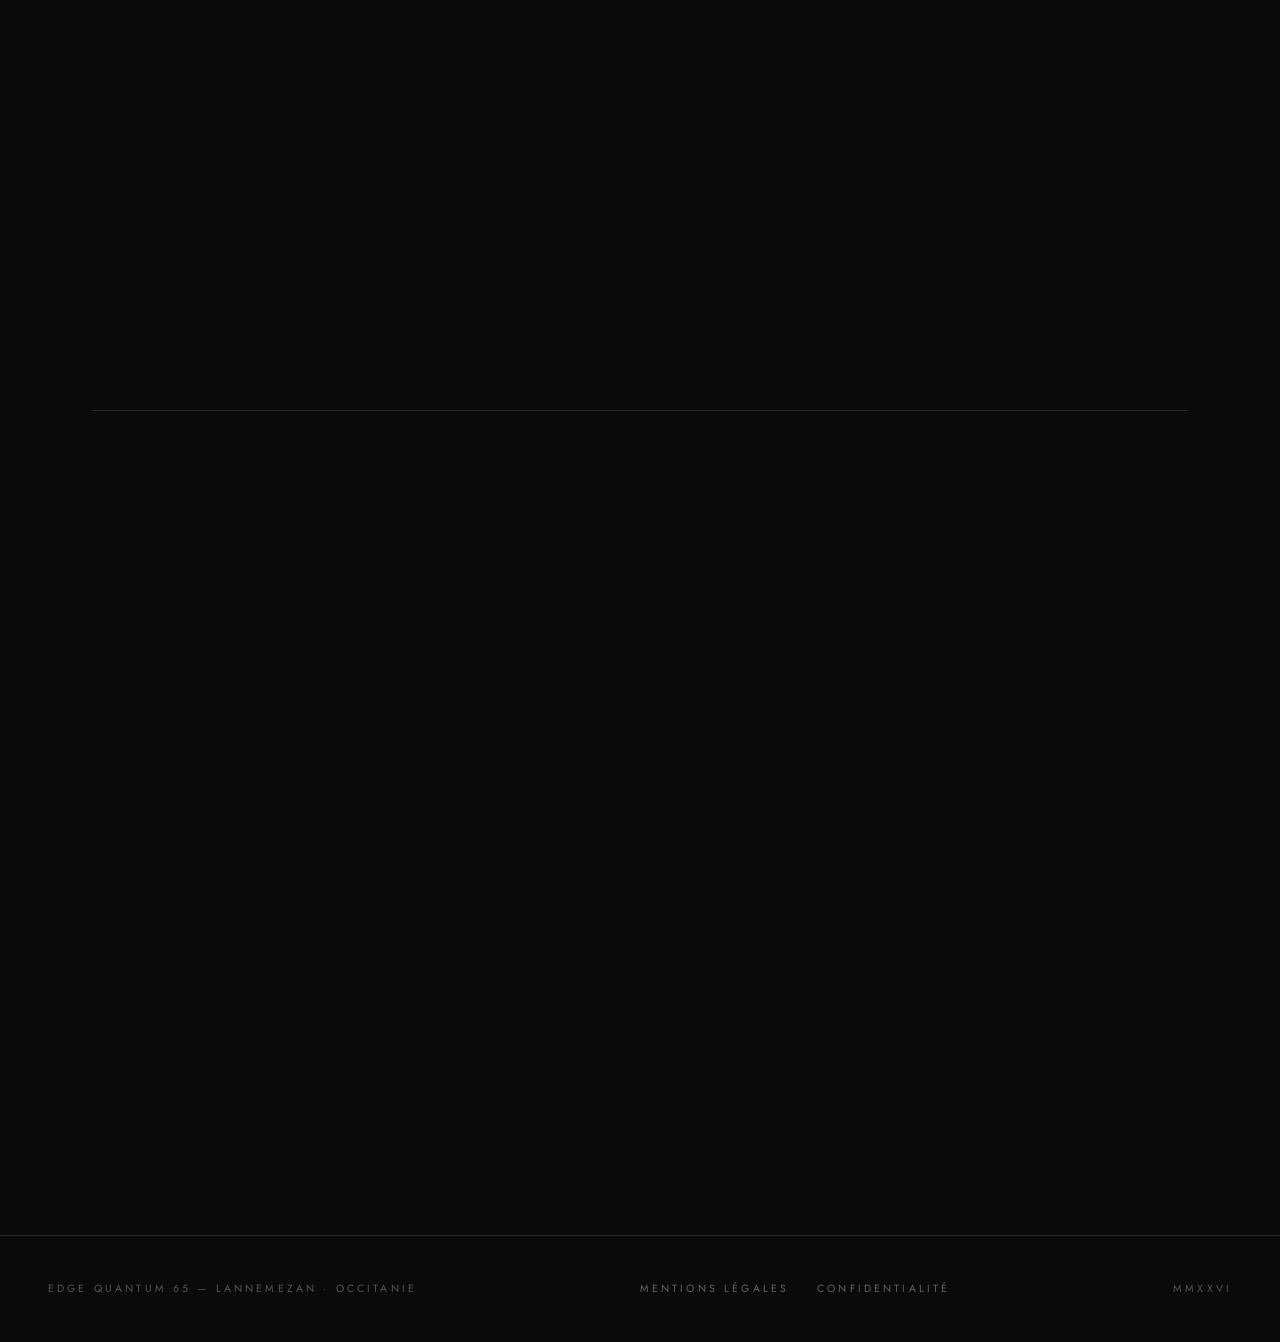
==== commit 0b19e5e0: "Site : ton sobre et factuel (plus de formules choc), page fondateur recentree, 404 corrige, securite" ====
--- a/index.html
+++ b/index.html
@@ -3,8 +3,9 @@
 <head>
   <meta charset="UTF-8">
   <meta name="viewport" content="width=device-width, initial-scale=1.0">
+  <meta name="theme-color" content="#0a0a0b">
   <title>Edge Quantum 65 — Systèmes embarqués souverains</title>
-  <meta name="description" content="Laboratoire R&D à Lannemezan. Systèmes embarqués souverains, hors ligne — Rust no_std. Technologie et portefeuille technologique licenciable.">
+  <meta name="description" content="Laboratoire R&D à Lannemezan. Systèmes embarqués souverains, hors ligne. Technologie embarquée et portefeuille technologique licenciable.">
   <meta name="robots" content="index, follow">
   <meta property="og:title" content="Edge Quantum 65 — Systèmes embarqués souverains">
   <meta property="og:description" content="Laboratoire R&D en systèmes embarqués souverains, hors ligne.">
@@ -14,13 +15,14 @@
   <link rel="preconnect" href="https://fonts.googleapis.com">
   <link rel="preconnect" href="https://fonts.gstatic.com" crossorigin>
   <link href="https://fonts.googleapis.com/css2?family=Cormorant+Garamond:ital,wght@0,400;0,500;1,400&family=Jost:wght@300;400&display=swap" rel="stylesheet">
+  <meta name="referrer" content="strict-origin-when-cross-origin">
   <link rel="stylesheet" href="assets/css/style.css">
 </head>
 <body>
   <div class="grain" aria-hidden="true"></div>
 
   <nav id="nav">
-    <a class="wordmark" href="index.html">EDGE<b>·</b>QUANTUM<b>·</b>65</a>
+    <a class="wordmark" href="index.html" aria-label="Edge Quantum 65 — accueil">EDGE<b>·</b>QUANTUM<b>·</b>65</a>
     <ul>
       <li><a href="technologie.html">Technologie</a></li>
       <li><a href="portefeuille.html">Portefeuille</a></li>
@@ -33,7 +35,7 @@
 
   <header class="hero">
     <h1>EDGE <b>QUANTUM</b> 65</h1>
-    <p class="sous-titre">« Une intelligence qui vous appartient physiquement. »</p>
+    <p class="sous-titre">« Une intelligence qui vous appartient. »</p>
     <p class="echo">Embarqué · hors ligne · souverain</p>
     <div class="pieds">
       <span>Rust no_std</span>
@@ -82,12 +84,12 @@
         <div class="pilier">
           <span class="numeral">III.</span>
           <h3>Frugalité</h3>
-          <p>L'inférence tient sur un microcontrôleur : pas de GPU, pas de gigaoctets de mémoire vive. Le silicium coûte cher, l'énergie aussi.</p>
+          <p>Le calcul tient sur un microcontrôleur : pas de GPU, pas de gigaoctets de mémoire vive. Peu de composants, peu d'énergie.</p>
         </div>
         <div class="pilier">
           <span class="numeral">IV.</span>
           <h3>Hors ligne par défaut</h3>
-          <p>Il n'a pas besoin du réseau pour fonctionner. Une machine qui n'émet pas ne peut pas être attaquée à distance.</p>
+          <p>Le réseau n'est pas nécessaire au fonctionnement.</p>
         </div>
       </div>
     </section>
@@ -175,7 +177,7 @@
       <span class="sur-titre">VI — Travaillons ensemble</span>
       <h2 class="titre-section">Une machine qui s'use, ou un besoin sous NDA.</h2>
       <p class="texte-courant">
-        Nous répondons aux industriels, aux intégrateurs et aux acheteurs de technologie.
+        Le laboratoire répond aux industriels, aux intégrateurs et aux acheteurs de technologie.
         Les dossiers complets du portefeuille sont transmis sous accord de confidentialité.
       </p>
       <div class="contact-bloc" style="margin-top:52px;">
--- a/assets/css/style.css
+++ b/assets/css/style.css
@@ -18,7 +18,13 @@
 }
 
 * { margin: 0; padding: 0; box-sizing: border-box; }
-html { scroll-behavior: smooth; }
+html { scroll-behavior: smooth; scroll-padding-top: 90px; }
+img, svg, video { max-width: 100%; height: auto; }
+a:focus-visible, button:focus-visible, input:focus-visible {
+  outline: 2px solid var(--ambre);
+  outline-offset: 3px;
+}
+@media (prefers-reduced-motion: reduce) { html { scroll-behavior: auto; } }
 
 body {
   background: var(--noir);
@@ -178,6 +184,10 @@
 .reveal { opacity: 0; transform: translateY(36px); transition: opacity 1.2s cubic-bezier(.19,1,.22,1), transform 1.2s cubic-bezier(.19,1,.22,1); }
 .reveal.visible { opacity: 1; transform: translateY(0); }
 
+/* Le navigateur ne calcule que ce qui est proche de l'écran. */
+.section { content-visibility: auto; contain-intrinsic-size: 900px; }
+.hero { content-visibility: visible; }
+
 /* ---- piliers ---- */
 .piliers { display: grid; grid-template-columns: repeat(3, 1fr); gap: 56px; margin-top: 70px; }
 .pilier .numeral {
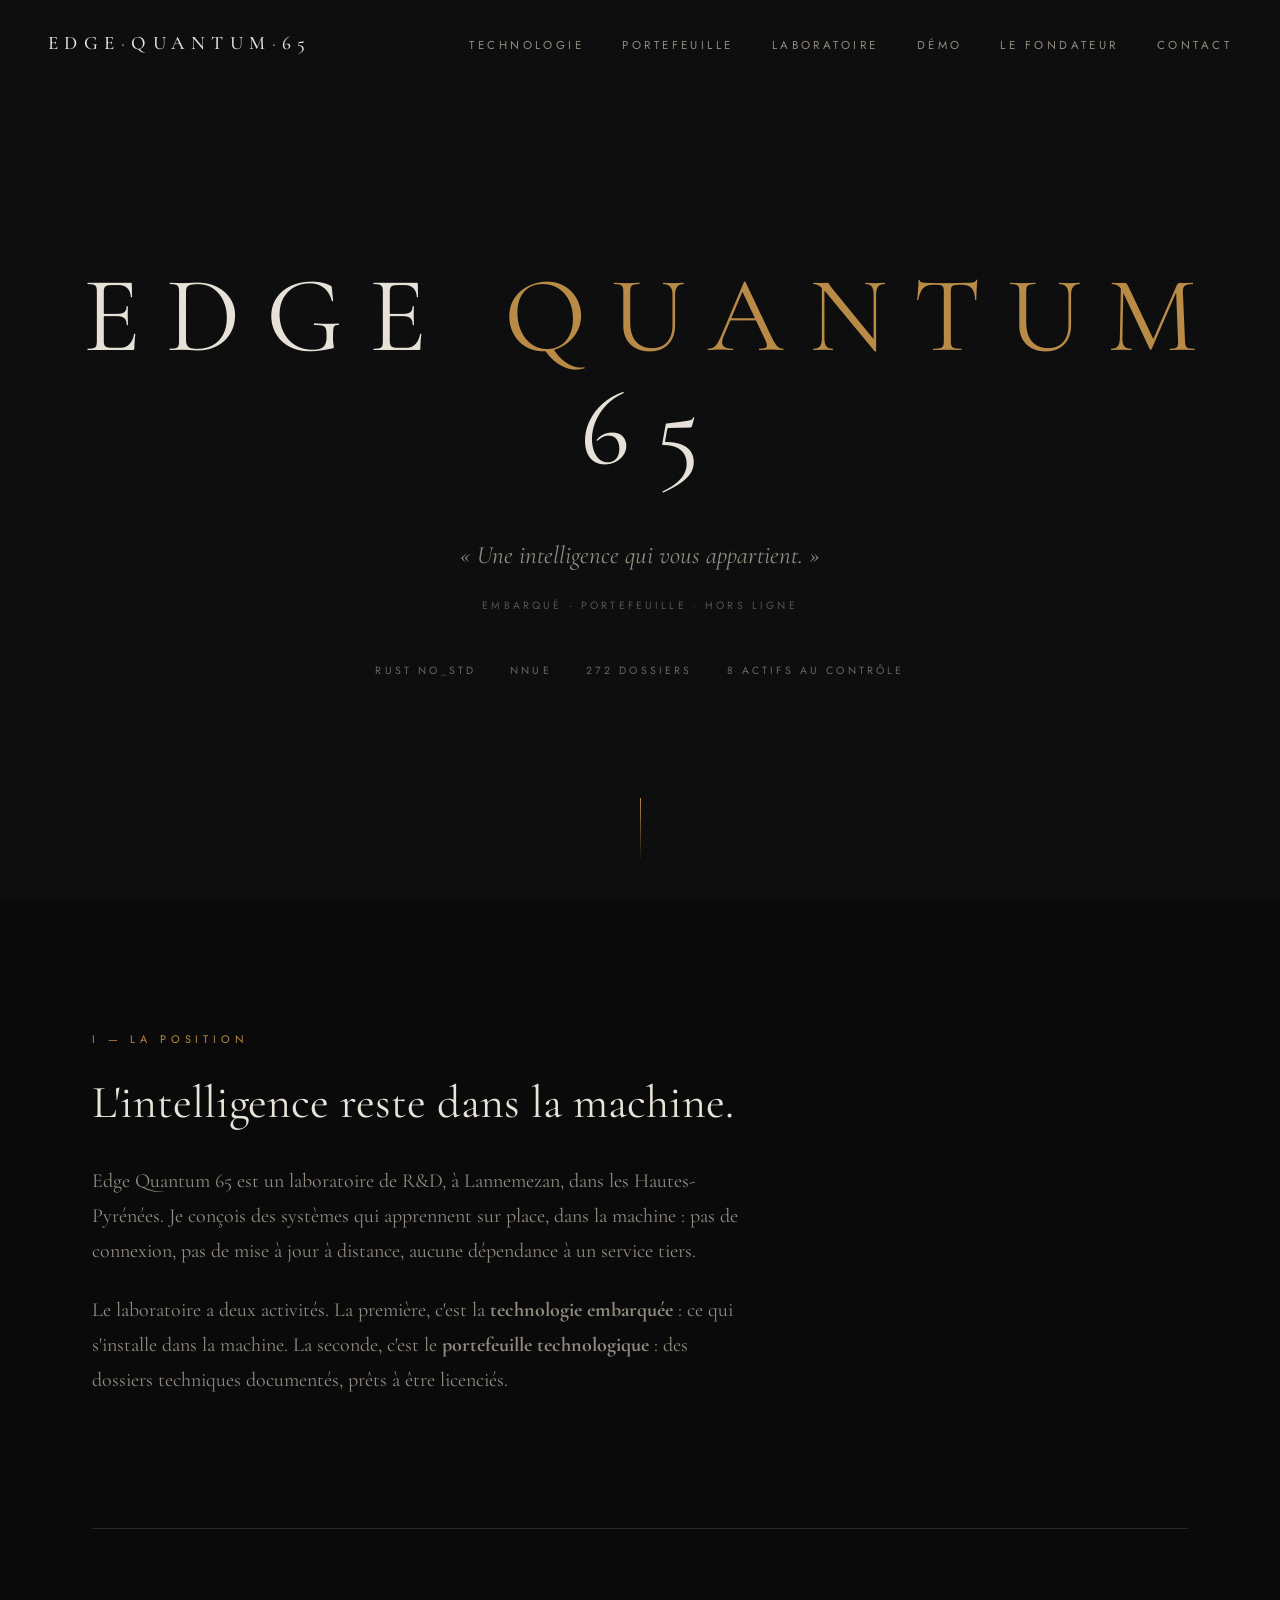
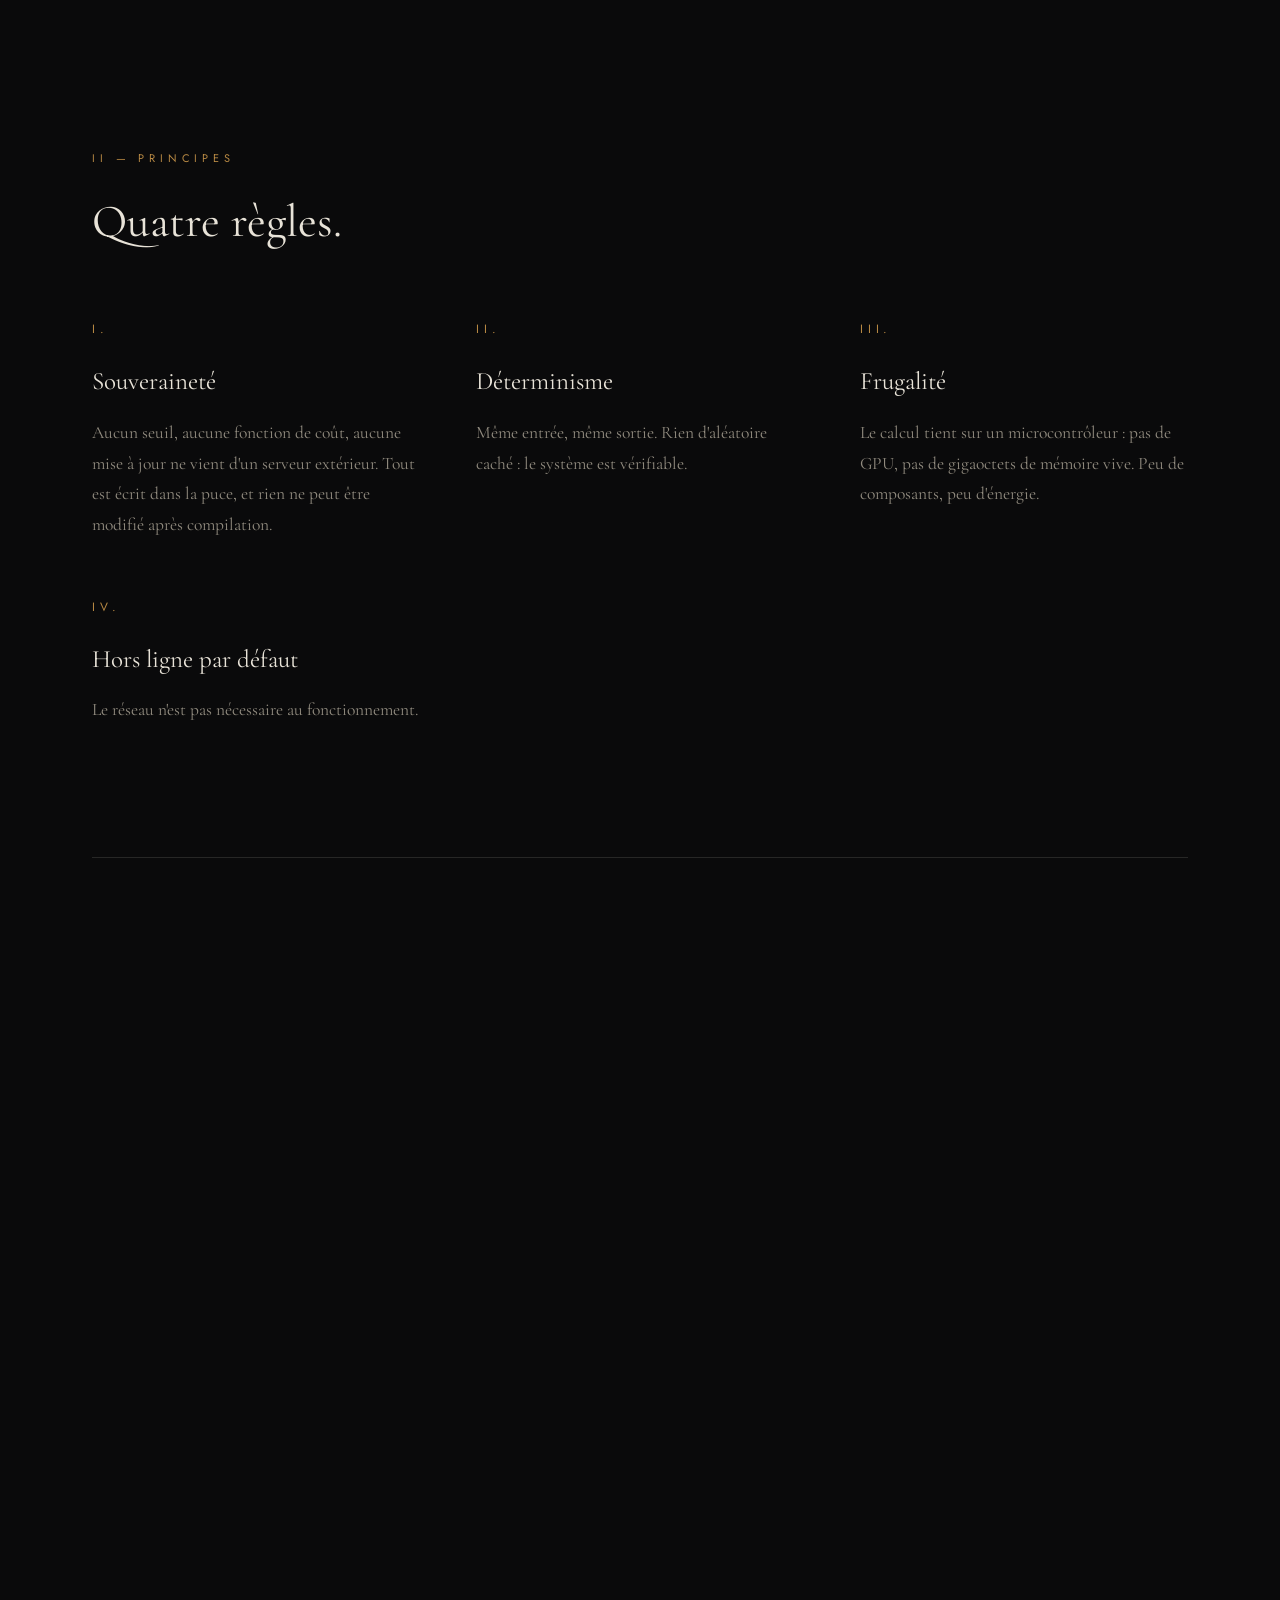
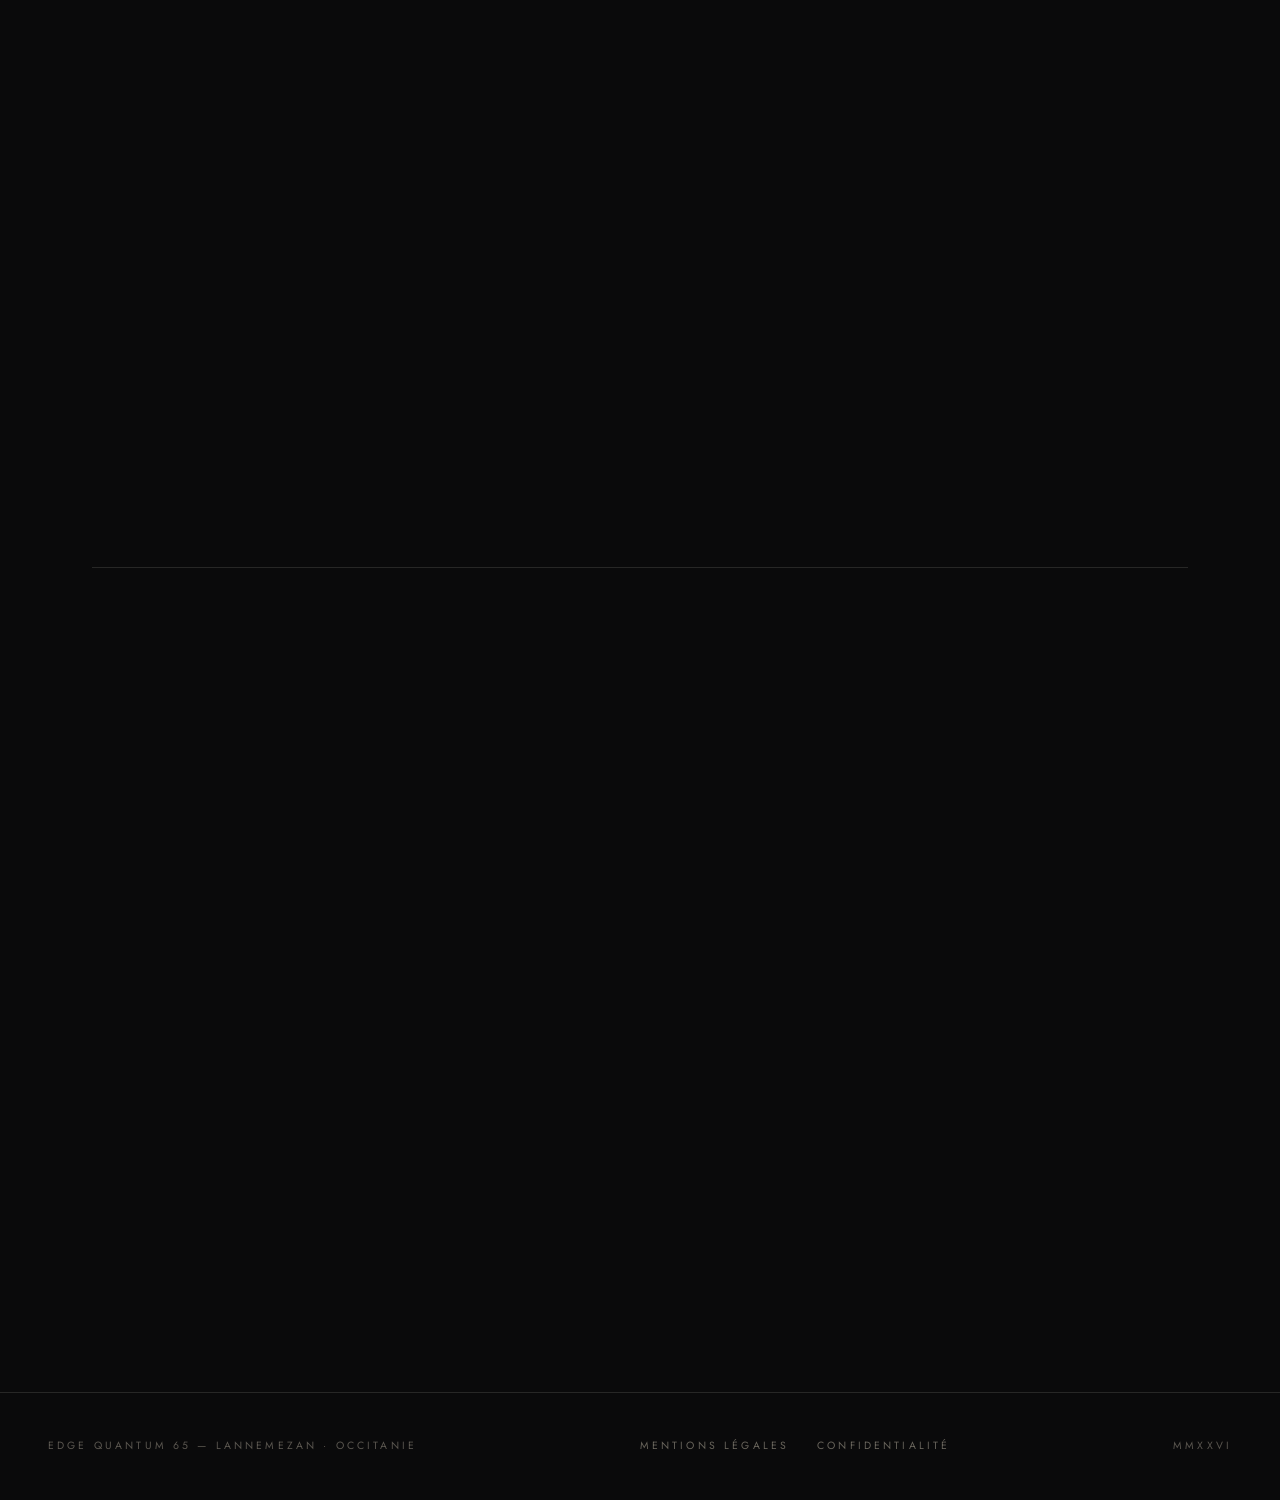
==== commit 4bb458eb: "Accueil : portefeuille au meme niveau que l'embarque (titre, hero, chiffres 3+3) - option A validee " ====
--- a/index.html
+++ b/index.html
@@ -4,11 +4,11 @@
   <meta charset="UTF-8">
   <meta name="viewport" content="width=device-width, initial-scale=1.0">
   <meta name="theme-color" content="#0a0a0b">
-  <title>Edge Quantum 65 — Systèmes embarqués souverains</title>
-  <meta name="description" content="Laboratoire R&D à Lannemezan. Systèmes embarqués souverains, hors ligne. Technologie embarquée et portefeuille technologique licenciable.">
+  <title>Edge Quantum 65 — Laboratoire R&D : embarqué et portefeuille</title>
+  <meta name="description" content="Laboratoire R&D à Lannemezan. Technologie embarquée souveraine, hors ligne, et portefeuille technologique licenciable.">
   <meta name="robots" content="index, follow">
-  <meta property="og:title" content="Edge Quantum 65 — Systèmes embarqués souverains">
-  <meta property="og:description" content="Laboratoire R&D en systèmes embarqués souverains, hors ligne.">
+  <meta property="og:title" content="Edge Quantum 65 — Laboratoire R&D : embarqué et portefeuille">
+  <meta property="og:description" content="Laboratoire R&D : technologie embarquée souveraine et portefeuille technologique licenciable.">
   <meta property="og:type" content="website">
   <meta property="og:url" content="https://edgequantum65.github.io/">
   <link rel="icon" type="image/svg+xml" href="data:image/svg+xml,%3Csvg%20xmlns='http://www.w3.org/2000/svg'%20viewBox='0%200%20320%20320'%3E%3Crect%20width='320'%20height='320'%20fill='%230a0a0b'/%3E%3Crect%20x='96'%20y='96'%20width='128'%20height='128'%20fill='none'%20stroke='%23b98a44'%20stroke-width='12'/%3E%3Crect%20x='142'%20y='142'%20width='36'%20height='36'%20fill='%23b98a44'/%3E%3C/svg%3E">
@@ -36,12 +36,12 @@
   <header class="hero">
     <h1>EDGE <b>QUANTUM</b> 65</h1>
     <p class="sous-titre">« Une intelligence qui vous appartient. »</p>
-    <p class="echo">Embarqué · hors ligne · souverain</p>
+    <p class="echo">Embarqué · portefeuille · hors ligne</p>
     <div class="pieds">
       <span>Rust no_std</span>
       <span>NNUE</span>
-      <span>STM32 · ESP32</span>
-      <span>Zéro cloud</span>
+      <span>272 dossiers</span>
+      <span>8 actifs au contrôle</span>
     </div>
     <div class="fil-descente" aria-hidden="true"></div>
   </header>
@@ -108,22 +108,32 @@
         <div class="chiffre">
           <span class="valeur">131</span>
           <span class="etiquette">Tests au vert</span>
-          <span class="source">cargo test · 25/09/2026 · 0 échec</span>
+          <span class="source">embarqué · cargo test · 25/09/2026</span>
+        </div>
+        <div class="chiffre">
+          <span class="valeur">272</span>
+          <span class="etiquette">Dossiers technologiques</span>
+          <span class="source">portefeuille · inventaire 24/09/2026</span>
+        </div>
+        <div class="chiffre">
+          <span class="valeur">0,00<small>%</small></span>
+          <span class="etiquette">Faux positifs (simulé)</span>
+          <span class="source">embarqué · machine saine · 2 000 cycles</span>
+        </div>
+        <div class="chiffre">
+          <span class="valeur">1 759</span>
+          <span class="etiquette">Verrous documentés</span>
+          <span class="source">portefeuille · barrières recensées</span>
         </div>
         <div class="chiffre">
           <span class="valeur">40 960</span>
           <span class="etiquette">Entrées HalfKP</span>
-          <span class="source">architecture 40960→256→32→1</span>
-        </div>
-        <div class="chiffre">
-          <span class="valeur">0,00<small>%</small></span>
-          <span class="etiquette">Faux positifs (simulé)</span>
-          <span class="source">machine saine · 2 000 cycles · 25/09/2026</span>
-        </div>
-        <div class="chiffre">
-          <span class="valeur">0</span>
-          <span class="etiquette">Connexion réseau</span>
-          <span class="source">exigence d'architecture</span>
+          <span class="source">embarqué · architecture du réseau</span>
+        </div>
+        <div class="chiffre">
+          <span class="valeur">8</span>
+          <span class="etiquette">Actifs au contrôle 100 %</span>
+          <span class="source">portefeuille · contrôle de sourçage 23/09/2026</span>
         </div>
       </div>
     </section>
--- a/assets/css/style.css
+++ b/assets/css/style.css
@@ -40,8 +40,8 @@
 
 /* ---- grain ---- */
 .grain {
-  position: fixed; inset: -50%;
-  width: 200%; height: 200%;
+  position: fixed; inset: 0;
+  width: 100%; height: 100%;
   pointer-events: none;
   z-index: 90;
   opacity: .05;
@@ -286,10 +286,24 @@
   text-transform: uppercase; color: var(--brume); padding: 14px 18px;
   border-bottom: 1px solid var(--filet);
 }
-.table-registre td { padding: 18px; border-bottom: 1px solid var(--filet); color: var(--brume); }
+.table-registre td { padding: 18px; border-bottom: 1px solid var(--filet); color: var(--brume); overflow-wrap: break-word; }
 .table-registre td.fort { color: var(--encre); }
-.table-registre td.hash { color: var(--encre); font-family: var(--mono); font-size: 12.5px; }
+.table-registre td.hash { color: var(--encre); font-family: var(--mono); font-size: 12.5px; overflow-wrap: anywhere; }
 .table-registre td .attente { color: var(--ambre); font-size: 10.5px; letter-spacing: .28em; text-transform: uppercase; }
+/* Sur écran étroit, les tableaux deviennent des fiches empilées. */
+.table-registre.empilable, .table-registre { word-break: normal; }
+
+/* ---- tableau responsive (mobile) ---- */
+@media (max-width: 720px) {
+  .table-registre { display: block; }
+  .table-registre thead { display: none; }
+  .table-registre tbody { display: block; }
+  .table-registre tr { display: block; border: 1px solid var(--filet); padding: 6px 16px; margin-top: 16px; }
+  .table-registre td { display: block; padding: 9px 0; border: none; }
+  .table-registre td.fort { font-size: 15px; }
+  .table-registre td.hash { font-size: 11.5px; }
+}
+
 
 /* ---- code / pseudocode ---- */
 .bloc-code {
@@ -298,8 +312,9 @@
   background: #0c0c0e;
   padding: 34px 34px 30px;
   overflow-x: auto;
-}
-.bloc-code pre { font-family: var(--mono); font-size: 13px; line-height: 1.85; color: rgba(232,227,216,.86); }
+  -webkit-overflow-scrolling: touch;
+}
+.bloc-code pre { font-family: var(--mono); font-size: 13px; line-height: 1.85; color: rgba(232,227,216,.86); white-space: pre; }
 .bloc-code pre .c { color: rgba(145,139,127,.75); }
 
 /* ---- notes ---- */
@@ -338,16 +353,54 @@
 
 /* ---- responsive ---- */
 @media (max-width: 900px) {
-  nav { padding: 20px 24px; flex-direction: column; gap: 16px; }
-  nav.scrolled { padding: 14px 24px; }
-  nav ul { gap: 22px; flex-wrap: wrap; justify-content: center; }
+  nav { padding: 14px 14px; flex-direction: column; gap: 10px; }
+  nav.scrolled { padding: 10px 14px; }
+  nav ul {
+    display: grid;
+    grid-template-columns: repeat(3, auto);
+    gap: 8px 16px;
+    justify-content: center;
+    text-align: center;
+  }
+  nav ul a { font-size: 10px; letter-spacing: .1em; }
+  .wordmark { font-size: 16px; letter-spacing: .22em; margin-right: -.22em; }
   .piliers, .poles { grid-template-columns: 1fr; gap: 40px; }
   .chiffres { grid-template-columns: repeat(2, 1fr); gap: 30px; }
   .ligne { grid-template-columns: 1fr; gap: 14px; }
-  main { padding: 0 22px; }
+  main { padding: 0 20px; }
   .section { padding: 96px 0 30px; }
   footer { flex-direction: column; gap: 16px; text-align: center; }
 }
+
+@media (max-width: 620px) {
+  nav { padding: 12px 10px; gap: 8px; }
+  nav ul { gap: 6px 14px; }
+  nav ul a { font-size: 9.5px; letter-spacing: .08em; }
+  .wordmark { font-size: 15px; letter-spacing: .18em; margin-right: -.18em; }
+  .hero { min-height: auto; padding: 130px 18px 70px; }
+  .hero .sous-titre { margin-top: 28px; }
+  .hero .pieds { margin-top: 32px; gap: 10px 22px; }
+  .fil-descente { display: none; }
+}
+
+
+
+
+@media (max-width: 480px) {
+  body { font-size: 17.5px; }
+  nav ul { gap: 8px 14px; }
+  nav ul a { font-size: 9.5px; letter-spacing: .16em; }
+  .section { padding: 76px 0 24px; }
+  .section-tete { padding-top: 150px; }
+  main { padding: 0 18px; }
+  .chiffres { grid-template-columns: 1fr; gap: 24px; padding: 34px 0; }
+  .brique { padding: 28px 24px 24px; }
+  .pole { padding: 38px 28px 34px; }
+  .bloc-code { padding: 22px 18px 20px; }
+  .bloc-code pre { font-size: 11.5px; }
+  .ligne { padding: 24px 22px; }
+}
+
 
 @media (prefers-reduced-motion: reduce) {
   *, *::before, *::after { animation: none !important; transition: none !important; }
